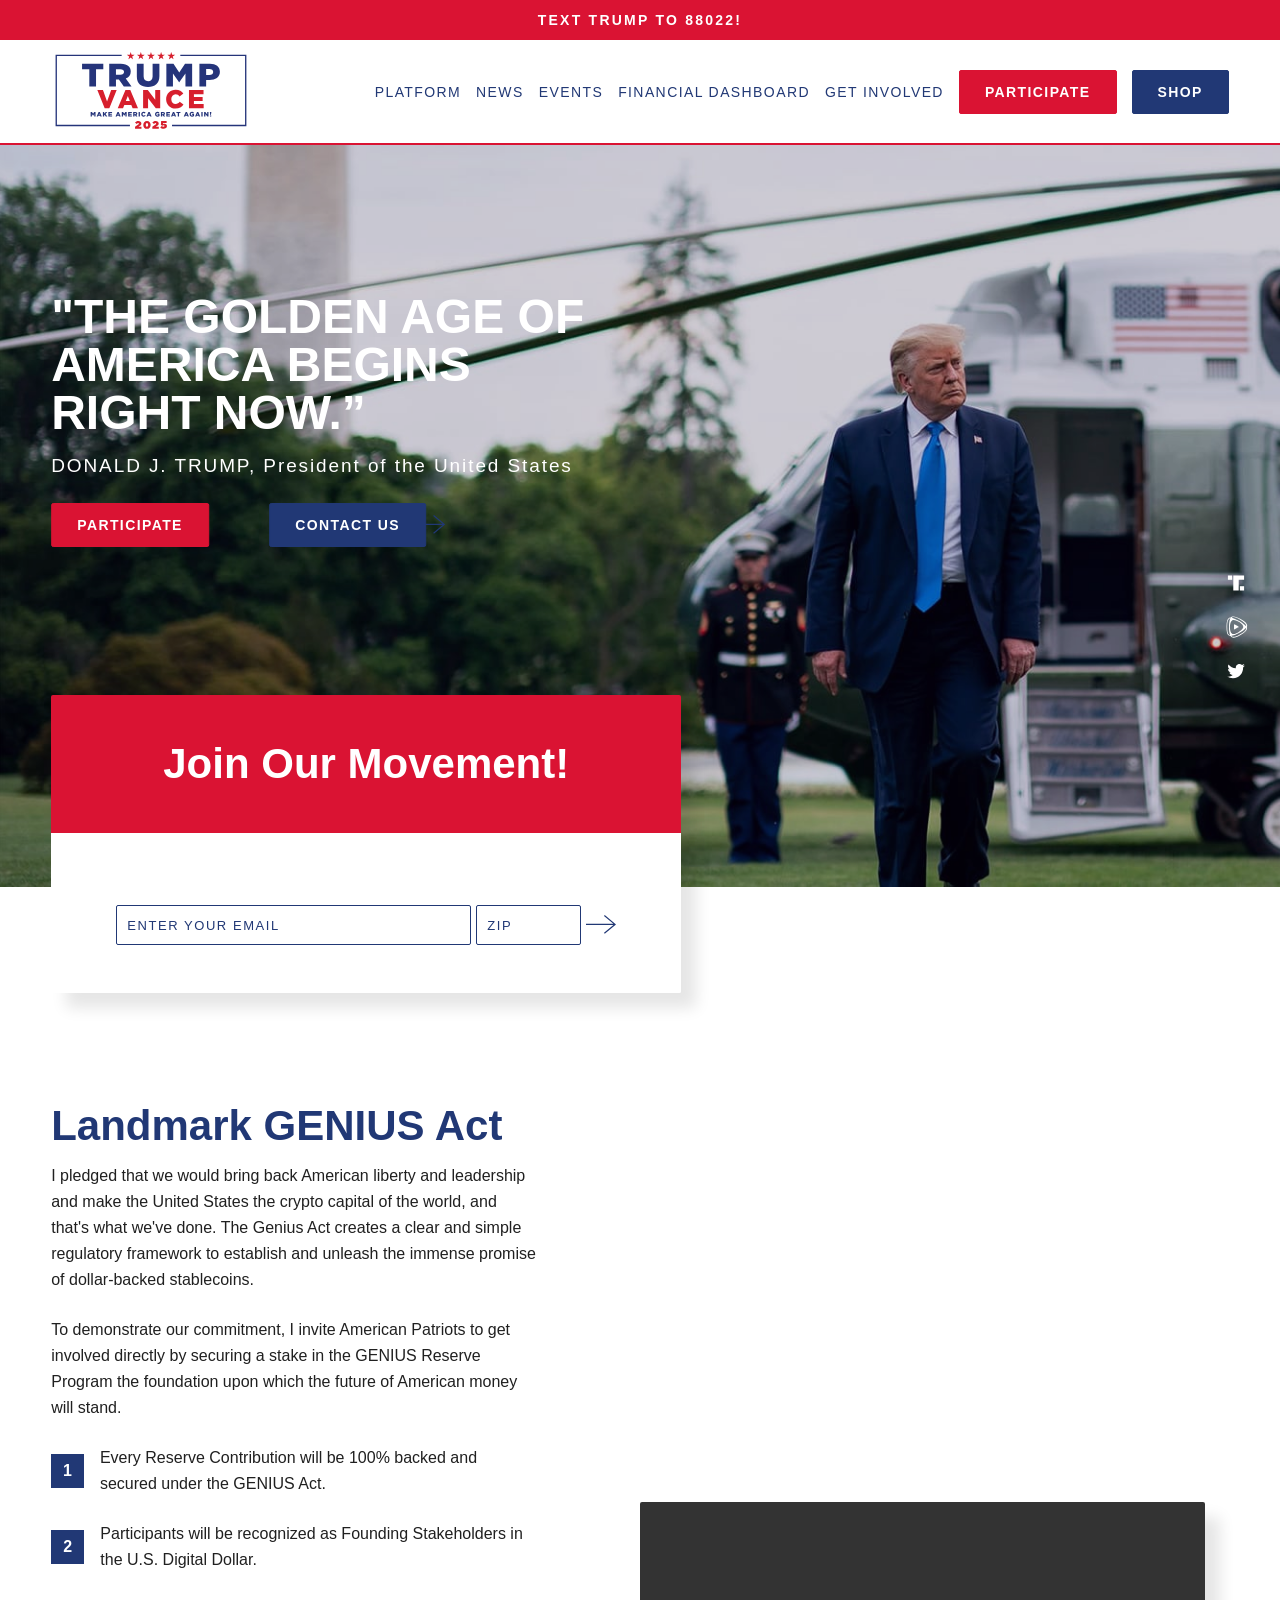
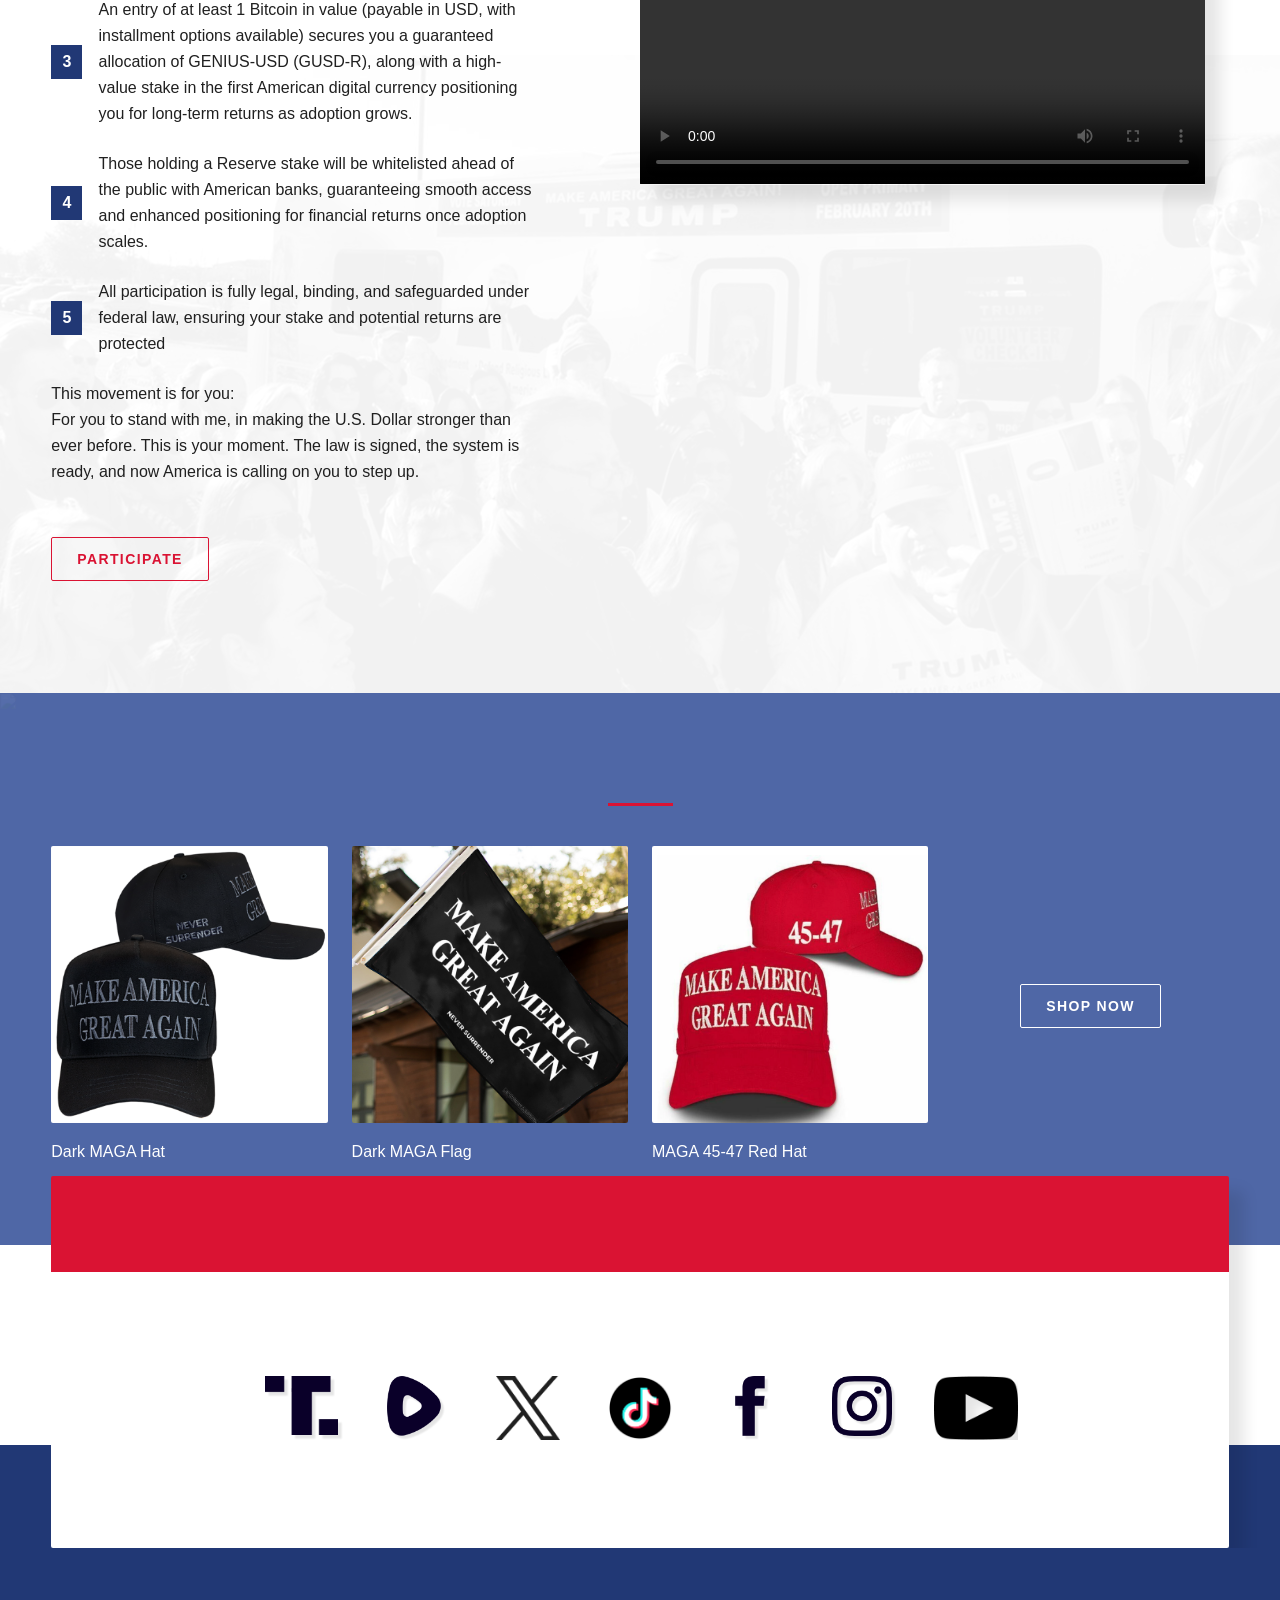
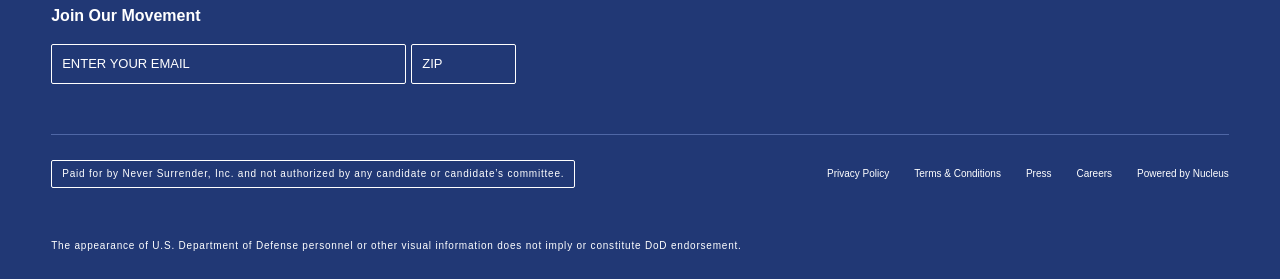
==== index.html @ 3fddfff0 "Initial deployment" ====
<!DOCTYPE html>
<html lang="en">


<!-- Mirrored from www.geniusactglobal.com/ by HTTrack Website Copier/3.x [XR&CO'2014], Sun, 03 May 2026 19:21:36 GMT -->
<!-- Added by HTTrack --><meta http-equiv="content-type" content="text/html;charset=utf-8" /><!-- /Added by HTTrack -->
<head>

  <title>Home | Donald J. Trump</title>

  <meta property="og:title" content="Donald J. Trump For President 2024" />

  <meta name="description"
    content="Certified Website of Donald J. Trump For President 2024. America's comeback starts right now. Join our movement to Make America Great Again!" />
  <meta property="og:description"
    content="Certified Website of Donald J. Trump For President 2024. America's comeback starts right now. Join our movement to Make America Great Again!" />

  <meta property="og:image" content="../cdn.donaldjtrump.com/djtweb24/general/SEO.jpg" />


  <meta property="og:type" content="website" />


  <meta name="twitter:card" content="summary_large_image" />
  <meta name="twitter:title" content="Donald J. Trump For President 2024" />

  <meta name="twitter:description"
    content="Certified Website of Donald J. Trump For President 2024. America's comeback starts right now. Join our movement to Make America Great Again!" />

  <meta name="twitter:image" content="../cdn.donaldjtrump.com/djtweb24/general/SEO.jpg" />


  <meta http-equiv="Content-Type" content="text/html; charset=utf-8" />
  <meta name="viewport" content="width=device-width, initial-scale=1.0, maximum-scale=5.0, user-scalable=1" />

  <link rel="shortcut icon" href="../cdn.nucleusfiles.com/dd/dd0c2a57-81e7-4b27-999d-c58a806a6578/favicon.ico" />

  <link rel="stylesheet" href="../cdnjs.cloudflare.com/ajax/libs/font-awesome/5.15.4/css/all.min.css" />



  <link rel="preconnect" href="../fonts.googleapis.com/index.html" />
  <link rel="preconnect" href="../fonts.gstatic.com/index.html" crossorigin />
  <link
    href="../fonts.googleapis.com/css2b1db.css?family=Montserrat:ital,wght@0,100;0,200;0,300;0,400;0,500;0,600;0,700;0,800;0,900;1,100;1,200;1,300;1,400;1,500;1,600;1,700;1,800;1,900&amp;display=swap"
    rel="stylesheet" />
  <link rel="stylesheet" href="../cdnjs.cloudflare.com/ajax/libs/featherlight/1.7.13/featherlight.min.css" />
  <link rel="stylesheet" href="../cdnjs.cloudflare.com/ajax/libs/Swiper/7.4.1/swiper-bundle.min.css" />
  <link rel="stylesheet" media="screen" href="../fontlibrary.org/news.html" type="text/css" />

  <link rel="stylesheet" href="assets/css/site35a7.css?v=MUg5LSoyZJPeNqLyA43pf04bs8ONhfNr" type="text/css" />

  <script>(function (w, d, s, l, i) {
      w[l] = w[l] || []; w[l].push({
        'gtm.start':
          new Date().getTime(), event: 'gtm.js'
      }); var f = d.getElementsByTagName(s)[0],
        j = d.createElement(s), dl = l != 'dataLayer' ? '&l=' + l : ''; j.async = true; j.src =
          '../www.googletagmanager.com/gtm5445.html?id=' + i + dl; f.parentNode.insertBefore(j, f);
    })(window, document, 'script', 'dataLayer', 'GTM-M27JCG');</script>
  <noscript><iframe src="../www.googletagmanager.com/ns0073.html?id=GTM-M27JCG" height="0" width="0"
      style="display:none;visibility:hidden"></iframe></noscript>
</head>

<body class="has-topbar has-popup home">

  <div id="topbar" class="d-flex align-items-center justify-content-center">
    <span><a href="sms://88022;?&body=%20TRUMP"><b>TEXT TRUMP TO 88022!</b></a></span>
  </div>


  <script>
    var bodyEl = document.body;
    var viewportWidth =
      window.innerWidth || document.documentElement.clientWidth;
    if (viewportWidth > 960) { bodyEl.classList.add("is-header-desktop"); } else { bodyEl.classList.add("is-header-mobile"); }
  </script>
  <style>
    #header-logo svg {
      width: 100%;
      height: 100% !important;
    }

    @media (min-width: 48em) {
      #header #header-logo {
        height: 5em;
      }
    }

    .dropdown-menu {
      padding: 20px 0 25px 0;
      color: #fff;
      min-width: 200px;
      position: absolute;
      top: 200%;
      cursor: default;
      left: 0;
      background-color: #ffffff;
      opacity: 0;
      visibility: hidden;
      transition: 0.3s all ease-in-out;
    }

    .is-header-desktop #header nav>ul li.level-1:hover .dropdown-menu {
      opacity: 1;
      visibility: visible;
    }

    .is-header-desktop #header #header-nav li.level-1 .dropdown-menu ul li {
      -webkit-column-break-inside: avoid;
      page-break-inside: avoid;
      break-inside: avoid;
      padding: 5px 15px;
    }

    @media (max-width: 960px) {
      .dropdown-menu {
        visibility: visible;
        opacity: 1;
        position: relative;
        padding: 0 25px 0;
        margin-bottom: 1em;
      }
    }

    .twit:hover {
      border: 1px solid black !important;
    }

    .twit:hover #blk {
      fill: black;
    }
  </style>

  <a href="#main" id="skipnav">Skip to main content</a>

  <div id="wrapper">
    <header id="header" role="banner" aria-label="Header" class="">
      <div class="container">
        <a href="index.html" id="header-logo" class="logo">
          <svg xmlns="http://www.w3.org/2000/svg" width="3495" height="1465" viewBox="0 0 3495 1465" fill="none">
            <path
              d="M2075 132.689C2076.34 129.172 2090.77 84.127 2090.77 83.4413C2090.77 82.9643 2081.08 75.5413 2069.27 66.9557L2047.78 51.3347L2074.7 51.1559L2101.62 50.977L2109.52 26.5319C2113.87 13.0871 2117.63 1.66942 2117.9 1.13282C2118.16 0.596219 2120.91 8.01917 2124.07 17.7972C2127.2 27.4858 2130.89 38.9035 2132.3 43.1963L2134.83 51.0068L2161.78 51.1857L2188.73 51.3645L2167.2 66.9856C2155.37 75.5712 2145.68 82.9345 2145.65 83.3817C2145.65 83.799 2149.23 95.1869 2153.58 108.661C2157.96 122.136 2161.42 133.285 2161.3 133.405C2161.18 133.524 2151.43 126.638 2139.66 118.052L2118.25 102.461L2116.17 104.011C2107.19 110.718 2075.51 133.554 2075.18 133.554C2074.94 133.554 2074.91 133.166 2075.09 132.689H2075Z"
              fill="#D71F2D" />
            <path
              d="M1704.72 130.245C1705.28 128.426 1708.95 117.038 1712.91 104.905L1720.13 82.8749L1698.4 67.1048L1676.66 51.3347L1703.55 51.1559L1730.44 50.977L1735.24 36.2503C1737.89 28.1417 1741.62 16.6644 1743.56 10.7618L1747.08 0L1754.41 22.5372C1758.46 34.9386 1762.13 46.4159 1762.61 48.0257L1763.47 50.977L1790.48 51.1559L1817.49 51.3347L1795.94 66.9558C1784.07 75.5414 1774.38 82.8451 1774.35 83.2028C1774.35 83.5606 1777.93 94.9186 1782.31 108.453C1786.73 121.987 1790.18 133.166 1790.06 133.315C1789.92 133.464 1780.17 126.578 1768.39 118.052L1746.99 102.52L1739.68 107.857C1711.3 128.546 1704.36 133.554 1704.03 133.554C1703.82 133.554 1704.12 132.063 1704.66 130.245H1704.72Z"
              fill="#D71F2D" />
            <path
              d="M1890.26 130.336C1897.53 108.485 1905.4 83.3241 1905.14 82.8769C1904.96 82.5788 1895.21 75.3645 1883.49 66.8386L1862.18 51.3368L1889.19 50.979L1916.2 50.6213L1924.19 25.8185C1928.6 12.165 1932.38 1.01562 1932.59 1.01562C1932.8 1.01562 1936.65 12.2544 1941.15 25.9973L1949.29 50.979H2003.51L1982.44 66.302C1970.84 74.7087 1960.97 81.9826 1960.53 82.4297C1959.87 83.0856 1961.48 88.7795 1967.95 108.544C1972.51 122.466 1976.15 133.884 1976.09 133.943C1976 134.003 1966.43 127.087 1954.77 118.561C1943.15 110.035 1933.25 103.059 1932.77 103.029C1932.12 103.029 1902.04 124.404 1891.13 132.661L1888.89 134.361L1890.23 130.306L1890.26 130.336Z"
              fill="#D71F2D" />
            <path
              d="M1526.24 108.569C1530.83 94.4682 1534.47 82.812 1534.29 82.663C1534.14 82.5437 1524.36 75.4189 1512.55 66.8929L1491.12 51.3315L1518.07 50.9738L1545.02 50.616L1553.1 25.8132C1557.54 12.1597 1561.33 0.861296 1561.5 0.682429C1561.68 0.503562 1562.55 2.62015 1563.41 5.36277C1564.28 8.13521 1567.94 19.4932 1571.58 30.6724L1578.14 50.944L1605.06 51.1228L1631.98 51.3017L1610.3 67.0718L1588.63 82.8418L1591.23 91.0101C1594.65 101.802 1604.55 132.239 1604.97 133.401C1605.15 133.908 1595.49 127.141 1583.44 118.407L1561.59 102.487L1542.96 116.022C1532.71 123.474 1522.87 130.599 1521.11 131.881L1517.89 134.206L1526.24 108.539V108.569Z"
              fill="#D71F2D" />
            <path
              d="M1332.73 133.048C1333.98 129.084 1347.22 88.3019 1348.03 85.8574L1349.01 82.9061L1327.28 67.1361L1305.55 51.366L1332.46 51.1871L1359.38 51.0082L1365.73 31.4223C1369.22 20.6605 1372.95 9.18327 1374.02 5.93386L1375.96 0.03125L1384.25 25.3409L1392.53 50.6505L1419.51 51.0082L1446.49 51.366L1424.88 66.987C1412.98 75.5726 1403.27 82.9061 1403.24 83.2937C1403.24 83.6812 1406.93 95.3075 1411.46 109.11C1419.16 132.601 1419.57 134.151 1417.87 132.929C1416.86 132.214 1407.02 125.089 1395.99 117.07L1375.93 102.522L1354.14 118.411C1342.15 127.146 1332.52 133.734 1332.73 133.048Z"
              fill="#D71F2D" />
            <path d="M1361.77 1333.51V1357.78H0V48.9219H1210.06V73.2179H24.296V1333.51H1361.77Z" fill="#25347A" />
            <path d="M3494.22 49.1562V1358.04H2132.45V1333.75H3469.93V73.4523H2284.16V49.1562H3494.22Z"
              fill="#25347A" />
            <path d="M617.773 315.636H485.144V214.219H874.149V315.636H740.893V631.813H617.773V315.636Z"
              fill="#25347A" />
            <path
              d="M982.543 214.219H1192.59C1260.5 214.219 1307.45 230.913 1337.27 258.965C1363.29 283.44 1376.62 315.04 1376.62 356.209V357.402C1376.62 421.823 1340.46 464.185 1285.25 486.275L1391.22 631.843H1249.71L1160.25 505.384H1105.66V631.843H982.543V214.249V214.219ZM1187.52 414.669C1228.78 414.669 1253.53 395.59 1253.53 365.152V363.96C1253.53 330.542 1227.5 313.848 1186.9 313.848H1105.66V414.669H1187.52Z"
              fill="#25347A" />
            <path
              d="M1488.2 448.685V214.25H1612.57V446.329C1612.57 506.578 1644.94 535.226 1694.43 535.226C1743.92 535.226 1776.92 507.77 1776.92 449.311V214.25H1901.29V445.703C1901.29 579.943 1819.43 639.595 1693.15 639.595C1566.87 639.595 1488.17 579.347 1488.17 448.685H1488.2Z"
              fill="#25347A" />
            <path
              d="M2028.73 214.219H2158.83L2264.81 375.884L2370.78 214.219H2500.88V631.813H2378.42V391.982L2264.84 555.437H2262.3L2149.35 392.579V631.813H2028.79V214.219H2028.73Z"
              fill="#25347A" />
            <path
              d="M2634.05 214.219H2825.05C2936.72 214.219 3009.07 268.505 3009.07 360.383V361.575C3009.07 460.608 2928.49 512.509 2818.7 512.509H2757.14V631.813H2634.02V214.219H2634.05ZM2816.16 421.823C2859.33 421.823 2886.61 399.763 2886.61 366.941V365.749C2886.61 329.945 2859.33 311.463 2815.54 311.463H2757.17V421.823H2816.19H2816.16Z"
              fill="#25347A" />
            <path
              d="M642.187 1097.7H666.871L686.993 1130.34L707.116 1097.7H731.8V1182.03H708.547V1133.59L686.993 1166.59H686.517L665.082 1133.71V1182.03H642.187V1097.7Z"
              fill="#25347A" />
            <path
              d="M787.934 1097.1H810.471L846.364 1182.03H821.292L815.271 1166.86H782.627L776.606 1182.03H752.161L787.934 1097.1ZM808.414 1148.64L799.024 1124.79L789.514 1148.64H808.414Z"
              fill="#25347A" />
            <path
              d="M866.606 1097.7H889.978V1131.92L919.014 1097.7H946.709L914.781 1133.83L947.782 1182.01H919.819L898.504 1150.67L889.949 1160.07V1181.98H866.577V1097.64L866.606 1097.7Z"
              fill="#25347A" />
            <path
              d="M966.591 1097.7H1034.41V1117.46H989.725V1130.34H1030.21V1148.76H989.725V1162.15H1035.04V1182.03H966.621V1097.7H966.591Z"
              fill="#25347A" />
            <path
              d="M1133.68 1097.1H1156.22L1192.11 1182.03H1167.04L1161.02 1166.86H1128.38L1122.36 1182.03H1097.91L1133.68 1097.1ZM1154.16 1148.64L1144.77 1124.79L1135.26 1148.64H1154.16Z"
              fill="#25347A" />
            <path
              d="M1212.35 1097.7H1237.04L1257.16 1130.34L1277.28 1097.7H1301.97V1182.03H1278.71V1133.59L1257.16 1166.59H1256.68L1235.25 1133.71V1182.03H1212.35V1097.7Z"
              fill="#25347A" />
            <path
              d="M1328.97 1097.7H1396.79V1117.46H1352.11V1130.34H1392.59V1148.76H1352.11V1162.15H1397.42V1182.03H1329V1097.7H1328.97Z"
              fill="#25347A" />
            <path
              d="M1421.48 1097.7H1461.37C1474.25 1097.7 1483.16 1101.06 1488.82 1106.73C1493.77 1111.68 1496.31 1118.06 1496.31 1126.37V1126.61C1496.31 1139.61 1489.45 1148.17 1478.96 1152.64L1499.08 1182.03H1472.22L1455.23 1156.48H1444.85V1182.03H1421.48V1097.7ZM1460.41 1138.18C1468.25 1138.18 1472.93 1134.33 1472.93 1128.19V1127.95C1472.93 1121.22 1467.99 1117.82 1460.29 1117.82H1444.88V1138.18H1460.41Z"
              fill="#25347A" />
            <path d="M1520.75 1097.7H1544.12V1182.03H1520.75V1097.7Z" fill="#25347A" />
            <path
              d="M1568.81 1140.09V1139.85C1568.81 1115.28 1587.59 1096 1613.14 1096C1630.37 1096 1641.46 1103.24 1648.91 1113.47L1631.32 1127.09C1626.49 1121.19 1620.95 1117.22 1612.9 1117.22C1601.09 1117.22 1592.78 1127.36 1592.78 1139.64V1139.88C1592.78 1152.52 1601.09 1162.42 1612.9 1162.42C1621.69 1162.42 1626.88 1158.33 1631.92 1152.16L1649.51 1164.68C1641.55 1175.65 1630.84 1183.7 1612.27 1183.7C1588.18 1183.7 1568.78 1165.28 1568.78 1140.09H1568.81Z"
              fill="#25347A" />
            <path
              d="M1700.12 1097.1H1722.66L1758.55 1182.03H1733.48L1727.46 1166.86H1694.82L1688.8 1182.03H1664.35L1700.12 1097.1ZM1720.6 1148.64L1711.21 1124.79L1701.7 1148.64H1720.6Z"
              fill="#25347A" />
            <path
              d="M1821.43 1140.09V1139.85C1821.43 1115.28 1840.71 1096 1866.74 1096C1881.55 1096 1892.05 1100.47 1900.96 1108.16L1887.22 1124.79C1881.2 1119.73 1875.29 1116.83 1866.86 1116.83C1854.7 1116.83 1845.3 1126.97 1845.3 1139.85V1140.09C1845.3 1153.83 1854.81 1163.58 1868.2 1163.58C1873.98 1163.58 1878.31 1162.39 1881.7 1160.09V1149.83H1865.19V1132.72H1903.85V1170.55C1894.94 1178.04 1882.66 1183.7 1867.22 1183.7C1840.95 1183.7 1821.43 1165.63 1821.43 1140.09Z"
              fill="#25347A" />
            <path
              d="M1928.89 1097.7H1968.78C1981.66 1097.7 1990.57 1101.06 1996.24 1106.73C2001.18 1111.68 2003.72 1118.06 2003.72 1126.37V1126.61C2003.72 1139.61 1996.86 1148.17 1986.37 1152.64L2006.49 1182.03H1979.63L1962.64 1156.48H1952.26V1182.03H1928.89V1097.7ZM1967.8 1138.18C1975.64 1138.18 1980.32 1134.33 1980.32 1128.19V1127.95C1980.32 1121.22 1975.37 1117.82 1967.68 1117.82H1952.26V1138.18H1967.8Z"
              fill="#25347A" />
            <path
              d="M2027.57 1097.7H2095.39V1117.46H2050.7V1130.34H2091.19V1148.76H2050.7V1162.15H2096.02V1182.03H2027.6V1097.7H2027.57Z"
              fill="#25347A" />
            <path
              d="M2149.23 1097.1H2171.76L2207.66 1182.03H2182.59L2176.56 1166.86H2143.92L2137.9 1182.03H2113.45L2149.23 1097.1ZM2169.71 1148.64L2160.32 1124.79L2150.81 1148.64H2169.71Z"
              fill="#25347A" />
            <path d="M2237.65 1118.18H2212.46V1097.7H2286.3V1118.18H2260.99V1182.03H2237.62V1118.18H2237.65Z"
              fill="#25347A" />
            <path
              d="M2383.19 1097.1H2405.72L2441.61 1182.03H2416.54L2410.52 1166.86H2377.88L2371.86 1182.03H2347.41L2383.19 1097.1ZM2403.67 1148.64L2394.27 1124.79L2384.77 1148.64H2403.67Z"
              fill="#25347A" />
            <path
              d="M2453.66 1140.09V1139.85C2453.66 1115.28 2472.95 1096 2498.97 1096C2513.79 1096 2524.28 1100.47 2533.19 1108.16L2519.45 1124.79C2513.43 1119.73 2507.53 1116.83 2499.09 1116.83C2486.93 1116.83 2477.54 1126.97 2477.54 1139.85V1140.09C2477.54 1153.83 2487.05 1163.58 2500.43 1163.58C2506.22 1163.58 2510.54 1162.39 2513.94 1160.09V1149.83H2497.42V1132.72H2536.09V1170.55C2527.17 1178.04 2514.89 1183.7 2499.45 1183.7C2473.19 1183.7 2453.66 1165.63 2453.66 1140.09Z"
              fill="#25347A" />
            <path
              d="M2590.28 1097.1H2612.82L2648.71 1182.03H2623.64L2617.62 1166.86H2584.98L2578.96 1182.03H2554.51L2590.28 1097.1ZM2610.73 1148.64L2601.34 1124.79L2591.83 1148.64H2610.73Z"
              fill="#25347A" />
            <path d="M2669.52 1097.7H2692.89V1182.03H2669.52V1097.7Z" fill="#25347A" />
            <path
              d="M2720.38 1097.7H2742.17L2776.87 1142.26V1097.7H2800V1182.03H2779.64L2743.51 1135.76V1182.03H2720.38V1097.7Z"
              fill="#25347A" />
            <path
              d="M2826.03 1107.92V1097.66H2852.06V1107.92L2845.08 1154.54H2833.16L2826.06 1107.92H2826.03ZM2827.22 1161.55H2850.95V1182.03H2827.22V1161.55Z"
              fill="#25347A" />
            <path
              d="M764.713 697.266H867.501L942.804 907.106L1018.11 697.266H1118.99L984.45 1031.21H899.19L764.653 697.266H764.713Z"
              fill="#D71F2D" />
            <path
              d="M1279.7 694.875H1368.27L1509.42 1028.82H1410.9L1386.75 969.614H1258.86L1235.19 1028.82H1138.57L1279.73 694.875H1279.7ZM1360.22 898.097L1323.28 803.835L1285.87 898.097H1360.25H1360.22Z"
              fill="#D71F2D" />
            <path
              d="M1602.82 697.266H1688.56L1824.97 872.525V697.266H1915.93V1028.85H1835.41L1693.77 846.947V1028.85H1602.82V697.266Z"
              fill="#D71F2D" />
            <path
              d="M2024.5 863.999V863.045C2024.5 766.427 2098.88 690.617 2199.28 690.617C2267.01 690.617 2310.6 719.027 2339.96 759.779L2270.8 813.32C2251.84 789.65 2230.08 774.476 2198.33 774.476C2151.91 774.476 2119.21 813.797 2119.21 862.12V863.074C2119.21 912.799 2151.88 951.643 2198.33 951.643C2232.91 951.643 2253.27 935.545 2273.18 911.368L2342.35 960.616C2311.07 1003.72 2268.92 1035.44 2195.5 1035.44C2100.76 1035.44 2024.5 962.972 2024.5 863.969V863.999Z"
              fill="#D71F2D" />
            <path
              d="M2442.84 697.266H2709.53V775.43H2533.79V825.632H2692.96V898.103H2533.79V950.69H2711.89V1028.85H2442.84V697.266Z"
              fill="#D71F2D" />
            <path
              d="M1454.89 1404.62V1370.62L1512.89 1329.02C1521.69 1322.82 1525.09 1317.42 1525.09 1312.02C1525.09 1306.02 1520.49 1301.62 1512.49 1301.62C1504.49 1301.62 1497.09 1306.62 1485.49 1319.02L1454.69 1292.82C1470.89 1272.82 1487.29 1262.02 1516.49 1262.02C1548.49 1262.02 1571.49 1281.22 1571.49 1307.82V1308.22C1571.49 1329.62 1560.09 1341.22 1543.29 1352.02L1518.29 1368.02H1572.89V1404.62H1454.89ZM1673.29 1407.63C1630.89 1407.63 1606.09 1373.62 1606.09 1335.02V1334.62C1606.09 1296.02 1631.29 1261.62 1673.69 1261.62C1716.09 1261.62 1740.89 1295.62 1740.89 1334.22V1334.62C1740.89 1373.22 1715.69 1407.63 1673.29 1407.63ZM1673.69 1367.02C1686.29 1367.02 1694.49 1354.22 1694.49 1335.02V1334.62C1694.49 1315.42 1685.89 1302.22 1673.29 1302.22C1660.69 1302.22 1652.49 1315.02 1652.49 1334.22V1334.62C1652.49 1353.82 1661.09 1367.02 1673.69 1367.02ZM1772.03 1404.62V1370.62L1830.03 1329.02C1838.83 1322.82 1842.23 1317.42 1842.23 1312.02C1842.23 1306.02 1837.63 1301.62 1829.63 1301.62C1821.63 1301.62 1814.23 1306.62 1802.63 1319.02L1771.83 1292.82C1788.03 1272.82 1804.43 1262.02 1833.63 1262.02C1865.63 1262.02 1888.63 1281.22 1888.63 1307.82V1308.22C1888.63 1329.62 1877.23 1341.22 1860.43 1352.02L1835.43 1368.02H1890.03V1404.62H1772.03ZM1977.83 1407.63C1950.63 1407.63 1932.43 1398.62 1916.83 1384.62L1942.63 1354.62C1954.63 1364.22 1965.83 1369.82 1977.23 1369.82C1988.43 1369.82 1994.83 1364.02 1994.83 1356.42V1356.02C1994.83 1347.82 1988.23 1342.62 1978.43 1342.62C1969.83 1342.62 1963.63 1346.22 1957.03 1351.42L1928.83 1337.42L1932.83 1264.62H2033.83V1301.62H1967.63L1966.63 1319.82C1974.03 1315.22 1982.23 1312.22 1993.23 1312.22C2016.43 1312.22 2040.03 1327.02 2040.03 1356.42V1356.82C2040.03 1389.22 2013.43 1407.63 1977.83 1407.63Z"
              fill="#D71F2D" />
          </svg>

        </a>
        <div class="mobile-buttons d-flex flex-1 justify-content-end">
          <ul class="d-flex align-items-center list-style-none">
            <li class="level-1">
              <a href="../secure.winred.com/trump-national-committee-jfc/lp-website-contribute-button-victory.html"
                class="level-1-link btn btn-filled" target="_blank">Contribute</a>
            </li>
            <li class="level-1">
              <a href="../secure.winred.com/trump-national-committee-jfc/storefront/index.html"
                class="level-1-link btn btn-filled btn-blue" target="_blank">Shop</a>
            </li>
          </ul>
        </div>
        <div class="button-container">
          <button id="mobile-menu-trigger" aria-expanded="false" aria-controls="header-nav" aria-label="Open Menu">
            <span></span><span></span><span></span><span></span>
          </button>
        </div>
        <nav id="header-nav" role="navigation" class="nav" aria-label="Primary Navigation">
          <ul class="list-style-none">
            <li class="level-1">
              <a href="#platform" class="level-1-link">Platform</a>
            </li>

            <li class="level-1">
              <a href="#" class="level-1-link">News</a>
            </li>

            <li class="level-1">
              <a href="#" class="level-1-link">Events</a>
            </li>

            <li class="level-1">
              <a href="dashboard.html" class="level-1-link">Financial Dashboard</a>
            </li>
            <!-- <li class="level-1 has-dropdown-menu"> -->
            <li class="level-1">
              <a href="contribute.html" class="level-1-link">Get Involved</a>
              <div id="ddm-join" class="dropdown-menu" role="group" aria-labelledby="ddm-join-link" aria-hidden="true"
                data-has-focus="false" style="display: none">
                <ul>
                  <li class="level-2">
                    <a href="../trumpforce47.com/index.html#form-top" target="_blank" class="level-2-link">Trump Force 47</a>
                  </li>
                  <li class="level-2">
                    <a href="../protectthevote.com/index.html" target="_blank" class="level-2-link">Protect The Vote</a>
                  </li>
                </ul>
              </div>
            </li>
            <li class="level-1">
              <a href="contribute.html" class="level-1-link btn btn-filled" target="_blank">Participate</a>
            </li>
            <li class="level-1">
              <a href="#" class="level-1-link btn btn-blue btn-filled" target="_blank">Shop</a>
            </li>
          </ul>
        </nav>
      </div>
    </header>




    <main role="main" id="main">

      <section class="home banner banner-main full-bg overlay overlay-dblue-20 overlap-bottom" style="
      background-image: url(assets/images/banner.jpg);
    ">
        <div class="container">
          <div class="content color-white">
            <h1 class="title-lrg-1 mb-3">"THE GOLDEN AGE OF <br>AMERICA BEGINS <br>RIGHT NOW.”</h1>

            <p class="title-med-2 mb-4">
              DONALD J. TRUMP, President of the United States
            </p>
            <a target="_blank" href="contribute.html"
              class="contri btn arrow-btn arrow-btn-red btn-filled">Participate</a>
            <a href="sms:+17197253216" class="b-blue btn arrow-btn arrow-btn-red btn-filled">CONTACT US</a>
          </div>
        </div>
        <div class="social">
          <ul>
            <li>
              <a href="../truthsocial.com/%40realDonaldTrump.html" target="_blank" class="truth">
                <svg width="40px" height="40px" viewBox="0 0 40 40" style="enable-background: new 0 0 24 24">
                  <style type="text/css">
                    .truth .st0 {
                      fill: #ffffff;
                    }
                  </style>
                  <g>
                    <rect x="11.9" y="12.5" class="st0" width="4.3" height="4.3"></rect>
                    <rect x="23.8" y="23.2" class="st0" width="4.3" height="4.3"></rect>
                    <polygon class="st0"
                      points="26,12.5 21.6,12.5 17.3,12.5 17.3,16.7 17.3,16.8 17.3,21 17.3,25.3 17.3,27.5 22.7,27.5 22.7,25.3 22.7,21 22.7,20.9 22.7,16.8 26,16.8 28.1,16.8 28.1,12.5">
                    </polygon>
                  </g>
                </svg>
                <span class="visually-hidden">Go to Truth Social Page</span>
              </a>
            </li>

            <li>
              <a href="../rumble.com/c/DonaldTrump.html" target="_blank" class="rumble">
                <svg width="40px" height="40px" viewBox="0 0 40 40" style="enable-background: new 0 0 24 24">
                  <style type="text/css">
                    .rumble .st0 {
                      fill-rule: evenodd;
                      clip-rule: evenodd;
                      fill: #ffffff;
                    }
                  </style>
                  <g>
                    <path class="st0"
                      d="M19.3,22c0.4-0.3,0.8-0.4,1.3-0.7c0.4-0.3,0.8-0.4,1.3-0.7c1.3-0.7,1.3-0.7,0-1.4c-0.4-0.3-0.8-0.4-1.3-0.7s-0.8-0.4-1.3-0.7C18,17,18.1,17,18,18.5c0,0.6,0,1,0,1.4c0,0.6,0,1,0,1.4C18,22.7,18,22.7,19.3,22z">
                    </path>
                    <path class="st0"
                      d="M24.6,12.1c-4.2-2.4-6.9-3.3-8.8-2.3c-0.4,0.1-0.7,0.4-1,0.7c-0.7,0-1.3,0.1-1.8,0.4c-1.8,1-2.5,3.8-2.5,8.8c0,5,0.6,7.8,2.4,8.8c0.4,0.3,1,0.4,1.6,0.4c0.4,0.6,0.8,1,1.3,1.4c1.8,1,4.5,0.3,8.8-2.3c4.2-2.5,6.4-4.5,6.4-6.5c0-0.6,0-1-0.1-1.6c0.1-0.4,0.3-1,0.3-1.4C31,16.5,28.9,14.5,24.6,12.1z M13.3,27.9c-1.6-0.8-2.1-3.5-2.1-8.1c0-4.7,0.6-7.2,2.1-8.1c0.3-0.3,0.7-0.4,1.1-0.4c-1.8,3.1-1.8,13.6-0.3,16.9C13.9,28.2,13.5,28.1,13.3,27.9z M16.1,13.4c2.8-1.6,11.2,3.1,11.2,6.5c0,2.5-8.2,8.5-11.2,6.8C13.2,25,13.2,14.9,16.1,13.4z M24.2,27.2c-4,2.3-6.5,3.1-8.1,2.3c-0.3-0.1-0.6-0.4-0.7-0.7c3.7-0.4,12-4.5,14.6-8.1c0.1,0.3,0.1,0.4,0.1,0.7C30.2,23.1,28.2,25,24.2,27.2z M30,19.3c-2.3-3.1-10.9-7.9-14.3-8.5c0.1-0.1,0.3-0.3,0.4-0.4c1.6-0.8,4.1,0,8.1,2.3c4,2.3,5.9,4.2,5.9,5.9C30.2,18.9,30.2,19,30,19.3z">
                    </path>
                  </g>
                </svg>
                <span class="visually-hidden">Go to Rumble Page</span>
              </a>
            </li>
            <li>
              <a href="../twitter.com/TrumpWarRoom" target="_blank" class="twitter">
                <svg width="40px" height="40px" viewBox="0 0 40 40" style="enable-background: new 0 0 24 24">
                  <style type="text/css">
                    .twitter .st0 {
                      fill-rule: evenodd;
                      clip-rule: evenodd;
                      fill: #ffffff;
                    }
                  </style>
                  <g>
                    <path class="st0"
                      d="M28.3,13.1c-0.7,0.4-1.5,0.7-2.3,0.9c-0.7-0.7-1.6-1.1-2.6-1.1c-2.3,0-4,2.2-3.5,4.4c-3-0.1-5.6-1.6-7.4-3.8c-0.9,1.6-0.5,3.7,1.1,4.8c-0.6,0-1.1-0.2-1.6-0.4c0,1.7,1.2,3.2,2.9,3.6c-0.5,0.1-1.1,0.2-1.6,0.1c0.5,1.4,1.8,2.5,3.4,2.5c-1.5,1.2-3.4,1.7-5.3,1.5c1.6,1,3.5,1.6,5.5,1.6c6.7,0,10.4-5.6,10.2-10.7c0.7-0.5,1.3-1.1,1.8-1.9c-0.6,0.3-1.3,0.5-2.1,0.6C27.4,14.7,28,14,28.3,13.1z">
                    </path>
                  </g>
                </svg>
                <span class="visually-hidden">Go to Twitter Page</span>
              </a>
            </li>
          </ul>
        </div>
      </section>


      <section class="banner-overlap">
        <div class="container d-flex">
          <div class="box-shadow mw-100">
            <div class="bg-red color-white py-5 px-7 p-mobile-5vw text-center">
              <h2 class="title-lrg-2">Join Our Movement!</h2>
            </div>
            <div class="p-5 bg-white p-mobile-5vw">
              <h3 class="title-med-1 color-blue text-center mb-4">

              </h3>
              <div class="signup-form centered dark w-100 d-flex justify-content-center">
                <form id="new_submission" class=" join_mini" action="#" enctype="multipart/form-data">
                  <div class='hiddenFields'>
                    <input type="hidden" name="ACT" value="41" />
                    <input type="hidden" name="FDATA"
                      value="xnGWyAYQjK7FWXRKaiwhHuDYZWF07k+b1nqw0VOrgURiAV++PSR1qWcr2gb2Sm5FKsCsNAjyoMrulYGiA7I9eIIiP5GZy6+jJ/cW3EkhL0TNkNNRxg6xQ5ODcPpKFXIvbenuzYZKUN3YS6p+MSNeSXR400LmmlV/t4XcV9CC2/8waHxz/PpWHi46FtwhdoBC7eFONM0y0LsisYPDY3awJ+xwyZc2XNqXHbR6IiCIKvOAW8z0hb4PNMvdMxv0zV6+NaqJfSBwODos8rSMbP9CPxMbJvnz/oApxd4LWhtI3jU//c2oR7aimj5MNkYlZVHUxnVj8522n+6w7ZN/Y2OD82oJ7uF7LYrHIy/UH3KgDvEqBmnwE02ZyF7Ilnj8SI2E+gcoSS/8xihuedAENSxyiHJ7bpnmDFe7DxSTpWLzGok/[base64]/j1QuqI4qzmDtGmmxbOM3HFOhZWjH20bLFIjtQwZJrdYIFGFSzXEM8Pl814u9M3pleR+rrCBi8TNof7J4bpOZziuTh3bR1ZnZTPMs+gGzLgZ4wg/mNqkFo3VEkLN/kx/HM7LdzABkfyW6lH6XqRDsup31w/xOWd0tDvWuSMq31z3fcUZnTuNsriWr/LuiQOAApovYxzxT27UAEZVfBRsRrwwaBQuWKbsv4DyhMNVJrHlF+Fg9LCblTxk/fCKI3iv7jv5Es/EsGxp2iYrEOJR6UN0MvyUk/hcV8MueTwPMGdRM5IvDijLcVR0QdHX/[base64]/BvQs6XqoL7KeLMPUNrF8acVYUOoTzbM8d42HLLwPYDDtn9kuoBwquMT4WfAGVU1kmS7XMMTehIOuDLjMY7yU6ZiVK4z9gWnQe3rNNizgb/BOF4GvpT152v+uWCvkq7H8xVpHY504KTorYT7coK0JwfgDJSlnGjQtpbsZFf+FFqaabr+XfJuG2QzM4HieBWhoSxDREN/3AKnQ+Q+/eFmt3wmNWe/a4RnvXtp3wH3jPnZohkzJy7BV1AW4msqS0QenjbvzwNJHIgIXlp70dC9w2sZ0OTqP1bVe8RNaY2EyP2xbTGd45YyEhAzBEpXuGEt5t0GSKAVqSFlkWRKDxriBwZJybnI2hA6c2ImRRCONwgVhYuBo/fH1ZnOTK7onUeVtu69/LVq7a8r8td5J2uqKSS9frmw6ec7vBmOtQraxZAH0qaXbn7+DIT43D73WLKP3hSlMUu+Bq+2wOAoELpQcqW9bpISmolkB+zgf12eLVtEpkDiPgnzZqL1j+j5vNPIN/D1fAgoEDrIwr05EVqtZ+LWUVqcyDALvHsd9G1wWc8BMT4SW+BV78hH6DwlpPZg+ATVDCuGjyae4vcDsVNrtz6LPWeHHi1J24tl2qI5i/6t7TTWLPrL9+Y+EAoq0lvRLpCk1jRkchAKmOvngz86Y5eZpBaZGgrx5mP/6QBuPct9Ftyh++b1wIMoJpNG9iA4V6uM3KA/hY+On3LXxoepfUi28Gl1Fj9YMwU4FHqwZ2bCYrVrJYytQv+7EU03AU0TxSM2Dqwj06kdH1KvrOqdTIGFblUmYUG4498iH3IJnkD8ILtC4iqLrhRbMgen3h9BdQ9VcRDGu7KmdXhz19cGX9WtiACj4f9CxxLydCMtXi3KRZcXpVXiJi7qFyf2/IhvHBibRyAzFDyD2GGrFX5rlny2RAm6i7O/u/a1QJf1o1IQSUJVbBlPHrJPlx/s0S4qwtlCV14qOZ8tO16zs2UikMImbls/VT7fwam9ltnwOMSbjTbXxnF9jo6wNSat7JsduHi2uf2AHHUq1Eazziqy5YkB/snvz4nhTFLFwbaWEr6lmDpKGRtCE1jJS0BjT5DNrDtv9CQ5ZGenEsM59oPhwqa4qVzQViGH9mPP+BlHAw1H0W0ZkXriO3NjERoSe/T473jk8Nx65A0C89EExlSW+bbHml8jDgtNPA50HaPL5lyq5Mposx+fUbq2EFqDagM8BW4DVajNtwgVzOJGDQCIjNkbJTf5pBjms5uymL5aO75pvTQc3CG1QE+tct4oJnb0GgMrJA==" />
                    <input type="hidden" name="site_id" value="1" />
                    <input type="hidden" name="csrf_token" value="" />
                  </div>

                  <div class="dform">
                    <div class="dform_element dform_email dftop_label field_email dform_required" id="forms_field_15">
                      <label class="dform_label" for="ddform_15">Email <span class="req">*</span></label>
                      <div class="dform_container"><input type="email" name="fields[15]" value=""
                          class="text  required validate[required,custom[email]] " id="ddform_15"
                          placeholder="Enter your Email" data-placeholder="Enter your Email" /></div>
                    </div>
                    <div class="dform_element dform_text_input dftop_label field_zip dform_required"
                      id="forms_field_22">
                      <label class="dform_label" for="ddform_22">Zip <span class="req">*</span></label>
                      <div class="dform_container"><input type="text" name="fields[22]" value=""
                          class="text required validate[required] " id="ddform_22" placeholder="Zip"
                          data-placeholder="Zip" /></div>
                    </div>
                    <div class="dform_element submit_button">
                      <div class="dform_container">
                        <div class="dfinput_full"><input type="submit" class="button" name="submit_button" value="Save"
                            data-value="Save" data-wait="Verifying..." /></div>
                      </div>
                    </div>
                  </div>
                </form>
              </div>
            </div>
          </div>
        </div>
      </section>


      <section id="platform" class="py-7 position-relative bg-image-section">
        <div class="container">
          <div class="text-image row d-flex w-100 align-items-center">
            <div class="col-6 text">
              <div class="pr-6">
                <h2 class="color-blue title-lrg-4 mb-3">Landmark GENIUS Act</h2>
                <p class="mb-4">
                  I pledged that we would bring back American liberty and leadership and make the United States the
                  crypto capital of the world, and that's what we've done. The Genius Act creates a clear and simple
                  regulatory framework to establish and unleash the immense promise of dollar-backed stablecoins.
                </p>
                <!-- <p class="mb-4">
                  The GENIUS Act, signed into law by President Donald J. Trump, finally secures America&apos;s
                  leadership in the Digital Economy.
                  It ensures that the U.S. Dollar remains the world*&apos;s strongest reserve currency backed not only
                  by law, but by the participation
                  of patriotic citizens who believe in our national greatness.
                </p> -->
                <p class="mb-4">
                  To demonstrate our commitment, I invite American Patriots to get involved directly by securing a stake
                  in the GENIUS Reserve Program the foundation upon which the future of American money will stand.
                </p>

                <div class="d-flex mb-4 align-items-center plist">
                  <div class="dno">1</div>
                  <p>Every Reserve Contribution will be 100% backed and secured under the GENIUS Act.</p>
                </div>

                <div class="d-flex mb-4 align-items-center plist">
                  <div class="dno">2</div>
                  <p>Participants will be recognized as Founding Stakeholders in the U.S. Digital Dollar.</p>
                </div>

                <div class="d-flex mb-4 align-items-center plist">
                  <div class="dno">3</div>
                  <p>An entry of at least 1 Bitcoin in value (payable in USD, with installment options available)
                    secures you a guaranteed allocation of GENIUS-USD (GUSD-R), along with a high-value stake in the
                    first American digital currency positioning you for long-term returns as adoption grows.
                  </p>
                </div>

                <div class="d-flex mb-4 align-items-center plist">
                  <div class="dno">4</div>
                  <p>Those holding a Reserve stake will be whitelisted ahead of the public with American banks,
                    guaranteeing smooth access and enhanced positioning for financial returns once adoption scales.</p>
                </div>

                <div class="d-flex mb-4 align-items-center plist">
                  <div class="dno">5</div>
                  <p> All participation is fully legal, binding, and safeguarded under federal law, ensuring your stake
                    and potential returns are protected
                  </p>
                </div>

                <p class="mb-4">
                  This movement is for you: <br />
                  For you to stand with me, in making the U.S. Dollar stronger than ever before. This is your moment.
                  The law is signed, the system is ready, and now America is calling on you to step up.
                </p>
                <!-- <a href="/platform" class="btn arrow-btn arrow-btn-red" style="margin-top: 2em">Platform</a> -->
                <a href="contribute.html" class="btn arrow-btn arrow-btn-red" style="margin-top: 2em">Participate</a>
              </div>
            </div>
            <div class="col-6 image d-flex justify-content-end">
              <!-- Video embed -->
              <video src="assets/images/rally.mp4" class="d-block w-100 box-shadow br-2" controls role="presentation">
              </video>
            </div>
          </div>
        </div>
        <img src="assets/images/bg1.jpg" class="bg-image bg-image-bottom" role="presentation" />
      </section>


      <section class="bg-dblue py-6 bar-overlap-bottom-container color-white" style="display: none">
        <div class="container">
          <div class="d-flex justify-content-center">
            <h2 class="title-lrg-3 pb-3 nh2">I AM <strong>YOUR VOICE</strong>. AMERICA FIRST!</h2>
          </div>
          <div class="video-slider swiper-container">
            <div class="swiper-wrapper">
              <div class="swiper-slide video">
                <a href="../rumble.com/embed/v21etrc/indexf622.html?rel=0" data-featherlight="iframe"
                  class="image full-bg sixteen-nine mb-3 br-2"
                  style="background-image:url(../cdn.donaldjtrump.com/djtweb24/general/DJT_Stone_Face_clip.jpg)">
                  <svg height="100px" width="100px" viewBox="0 0 100 100" enable-background="new 0 0 100 100">
                    <path class="border" fill="none" stroke="#ffffff"
                      d="M49.9,2.5C23.6,2.8,2.1,24.4,2.5,50.4C2.9,76.5,24.7,98,50.3,97.5c26.4-0.6,47.4-21.8,47.2-47.7C97.3,23.7,75.7,2.3,49.9,2.5" />
                    <path class="icon" fill="#ffffff"
                      d="M38,69c-1,0.5-1.8,0-1.8-1.1V32.1c0-1.1,0.8-1.6,1.8-1.1l34,18c1,0.5,1,1.4,0,1.9L38,69z" />
                  </svg>
                </a>
                <div class="text">
                  <h3>President Donald J. Trump Declares War on Cartels</h3>

                  <p> Joe Biden prepares to make his first-ever trip to the southern border that he deliberately erased,
                    President Trump announced that when he is president again, it will be the official policy of the
                    United States to take down the drug cartels just as we took down ISIS.</p>

                </div>
                <ul class="share d-flex align-items-center pt-2">
                  <!-- <li>
         <a href="#" target="_blank">
            <svg width="18px" height="18px" viewBox="0 0 24 24" style="enable-background:new 0 0 24 24;" xml:space="preserve"><style type="text/css">.st0{fill:#da1333;}</style><g><rect y="0.9" class="st0" width="6.4" height="6.4"/><rect x="17.6" y="16.7" class="st0" width="6.4" height="6.4"/><polygon class="st0" points="20.8,0.9 14.4,0.9 8,0.9 8,7.1 8,7.3 8,13.5 8,19.9 8,23.1 16,23.1 16,19.9 16,13.5 16,13.3 16,7.3 20.8,7.3 24,7.3 24,0.9 	"/></g></svg>
            <span class="visually-hidden">Truth</span>
         </a>
      </li> -->
                  <li>
                    <a href="../www.facebook.com/share_channel/index64c9.html?u=https://rumble.com/v240yku-president-donald-j.-trump-declares-war-on-cartels.html"
                      target="_blank">
                      <svg width="12px" height="12px" viewBox="0 0 24 24" style="enable-background:new 0 0 24 24;"
                        xml:space="preserve">
                        <style type="text/css">
                          .st0 {
                            fill: #da1333;
                          }
                        </style>
                        <path class="st0"
                          d="M9,8H6v4h3v12h5V12h3.6L18,8h-4V6.3c0-1,0.2-1.3,1.1-1.3H18V0h-3.8C10.6,0,9,1.6,9,4.6V8z" />
                      </svg>
                      <span class="visually-hidden">Facebook</span>
                    </a>
                  </li>
                  <li>
                    <a href="../twitter.com/share06ae.html?url=https://rumble.com/v240yku-president-donald-j.-trump-declares-war-on-cartels.html"
                      target="_blank">
                      <svg width="12px" height="12px" viewBox="0 0 24 24" style="enable-background:new 0 0 24 24;"
                        xml:space="preserve">
                        <style type="text/css">
                          .st0 {
                            fill: #da1333;
                          }
                        </style>
                        <path class="st0"
                          d="M24,4.6c-0.9,0.4-1.8,0.7-2.8,0.8c1-0.6,1.8-1.6,2.2-2.7c-1,0.6-2,1-3.1,1.2c-0.9-1-2.2-1.6-3.6-1.6c-3.2,0-5.5,3-4.8,6C7.7,8.1,4.1,6.1,1.7,3.1C0.4,5.4,1,8.3,3.2,9.7C2.4,9.7,1.6,9.5,1,9.1c-0.1,2.3,1.6,4.4,3.9,4.9c-0.7,0.2-1.5,0.2-2.2,0.1c0.6,2,2.4,3.4,4.6,3.4c-2.1,1.6-4.7,2.3-7.3,2c2.2,1.4,4.8,2.2,7.5,2.2c9.1,0,14.3-7.7,14-14.6C22.5,6.4,23.3,5.5,24,4.6z" />
                      </svg>
                      <span class="visually-hidden">Twitter</span>
                    </a>
                  </li>
                </ul>
              </div>
              <div class="swiper-slide video">
                <a href="../rumble.com/embed/v2g7i07/indexf622.html?rel=0" data-featherlight="iframe"
                  class="image full-bg sixteen-nine mb-3 br-2"
                  style="background-image:url(../cdn.donaldjtrump.com/djtweb24/general/stone-face-4.11.23_copy_.jpg)">
                  <svg height="100px" width="100px" viewBox="0 0 100 100" enable-background="new 0 0 100 100">
                    <path class="border" fill="none" stroke="#ffffff"
                      d="M49.9,2.5C23.6,2.8,2.1,24.4,2.5,50.4C2.9,76.5,24.7,98,50.3,97.5c26.4-0.6,47.4-21.8,47.2-47.7C97.3,23.7,75.7,2.3,49.9,2.5" />
                    <path class="icon" fill="#ffffff"
                      d="M38,69c-1,0.5-1.8,0-1.8-1.1V32.1c0-1.1,0.8-1.6,1.8-1.1l34,18c1,0.5,1,1.4,0,1.9L38,69z" />
                  </svg>
                </a>
                <div class="text">
                  <h3>Agenda47: Ending the Nightmare of the Homeless, Drug Addicts, and Dangerously Deranged</h3>

                  <p>For a small fraction of what we spend upon Ukraine, we could take care of every homeless veteran in
                    America. Our veterans are being treated horribly.</p>

                </div>
                <ul class="share d-flex align-items-center pt-2">
                  <!-- <li>
         <a href="#" target="_blank">
            <svg width="18px" height="18px" viewBox="0 0 24 24" style="enable-background:new 0 0 24 24;" xml:space="preserve"><style type="text/css">.st0{fill:#da1333;}</style><g><rect y="0.9" class="st0" width="6.4" height="6.4"/><rect x="17.6" y="16.7" class="st0" width="6.4" height="6.4"/><polygon class="st0" points="20.8,0.9 14.4,0.9 8,0.9 8,7.1 8,7.3 8,13.5 8,19.9 8,23.1 16,23.1 16,19.9 16,13.5 16,13.3 16,7.3 20.8,7.3 24,7.3 24,0.9 	"/></g></svg>
            <span class="visually-hidden">Truth</span>
         </a>
      </li> -->
                  <li>
                    <a href="../www.facebook.com/share_channel/indexc555.html?u=https://rumble.com/v2isx4l-agenda47-ending-the-nightmare-of-the-homeless-drug-addicts-and-dangerously-.html?utm_medium=email&amp;utm_source=ncl_amplify&amp;utm_campaign=230417-agenda47_ending_the_nightmare_of_the_homeless_drug_addicts_and_dangerously_deranged_on_american_streets&amp;utm_content=ncl-wmKpmW3yzK&amp;_nlid=wmKpmW3yzK&amp;_nhids=YJ1h53X"
                      target="_blank">
                      <svg width="12px" height="12px" viewBox="0 0 24 24" style="enable-background:new 0 0 24 24;"
                        xml:space="preserve">
                        <style type="text/css">
                          .st0 {
                            fill: #da1333;
                          }
                        </style>
                        <path class="st0"
                          d="M9,8H6v4h3v12h5V12h3.6L18,8h-4V6.3c0-1,0.2-1.3,1.1-1.3H18V0h-3.8C10.6,0,9,1.6,9,4.6V8z" />
                      </svg>
                      <span class="visually-hidden">Facebook</span>
                    </a>
                  </li>
                  <li>
                    <a href="../twitter.com/share16a8?url=https://rumble.com/v2isx4l-agenda47-ending-the-nightmare-of-the-homeless-drug-addicts-and-dangerously-.html?utm_medium=email&amp;utm_source=ncl_amplify&amp;utm_campaign=230417-agenda47_ending_the_nightmare_of_the_homeless_drug_addicts_and_dangerously_deranged_on_american_streets&amp;utm_content=ncl-wmKpmW3yzK&amp;_nlid=wmKpmW3yzK&amp;_nhids=YJ1h53X"
                      target="_blank">
                      <svg width="12px" height="12px" viewBox="0 0 24 24" style="enable-background:new 0 0 24 24;"
                        xml:space="preserve">
                        <style type="text/css">
                          .st0 {
                            fill: #da1333;
                          }
                        </style>
                        <path class="st0"
                          d="M24,4.6c-0.9,0.4-1.8,0.7-2.8,0.8c1-0.6,1.8-1.6,2.2-2.7c-1,0.6-2,1-3.1,1.2c-0.9-1-2.2-1.6-3.6-1.6c-3.2,0-5.5,3-4.8,6C7.7,8.1,4.1,6.1,1.7,3.1C0.4,5.4,1,8.3,3.2,9.7C2.4,9.7,1.6,9.5,1,9.1c-0.1,2.3,1.6,4.4,3.9,4.9c-0.7,0.2-1.5,0.2-2.2,0.1c0.6,2,2.4,3.4,4.6,3.4c-2.1,1.6-4.7,2.3-7.3,2c2.2,1.4,4.8,2.2,7.5,2.2c9.1,0,14.3-7.7,14-14.6C22.5,6.4,23.3,5.5,24,4.6z" />
                      </svg>
                      <span class="visually-hidden">Twitter</span>
                    </a>
                  </li>
                </ul>
              </div>
              <div class="swiper-slide video">
                <a href="../rumble.com/embed/v2fmn6y/indexf622.html?rel=0" data-featherlight="iframe"
                  class="image full-bg sixteen-nine mb-3 br-2"
                  style="background-image:url(../cdn.donaldjtrump.com/djtweb24/general/stone-face-4.11.23_copy_.jpg)">
                  <svg height="100px" width="100px" viewBox="0 0 100 100" enable-background="new 0 0 100 100">
                    <path class="border" fill="none" stroke="#ffffff"
                      d="M49.9,2.5C23.6,2.8,2.1,24.4,2.5,50.4C2.9,76.5,24.7,98,50.3,97.5c26.4-0.6,47.4-21.8,47.2-47.7C97.3,23.7,75.7,2.3,49.9,2.5" />
                    <path class="icon" fill="#ffffff"
                      d="M38,69c-1,0.5-1.8,0-1.8-1.1V32.1c0-1.1,0.8-1.6,1.8-1.1l34,18c1,0.5,1,1.4,0,1.9L38,69z" />
                  </svg>
                </a>
                <div class="text">
                  <h3>Agenda47: Liberating America from Biden’s Regulatory Onslaught</h3>

                  <p>No longer will unelected members of the Washington Swamp be allowed to act as the fourth branch of
                    our Republic.</p>

                </div>
                <ul class="share d-flex align-items-center pt-2">
                  <!-- <li>
         <a href="#" target="_blank">
            <svg width="18px" height="18px" viewBox="0 0 24 24" style="enable-background:new 0 0 24 24;" xml:space="preserve"><style type="text/css">.st0{fill:#da1333;}</style><g><rect y="0.9" class="st0" width="6.4" height="6.4"/><rect x="17.6" y="16.7" class="st0" width="6.4" height="6.4"/><polygon class="st0" points="20.8,0.9 14.4,0.9 8,0.9 8,7.1 8,7.3 8,13.5 8,19.9 8,23.1 16,23.1 16,19.9 16,13.5 16,13.3 16,7.3 20.8,7.3 24,7.3 24,0.9 	"/></g></svg>
            <span class="visually-hidden">Truth</span>
         </a>
      </li> -->
                  <li>
                    <a href="../www.facebook.com/share_channel/indexabaf.html?u=https://rumble.com/v2i82f8-agenda47-liberating-america-from-bidens-regulatory-onslaught.html"
                      target="_blank">
                      <svg width="12px" height="12px" viewBox="0 0 24 24" style="enable-background:new 0 0 24 24;"
                        xml:space="preserve">
                        <style type="text/css">
                          .st0 {
                            fill: #da1333;
                          }
                        </style>
                        <path class="st0"
                          d="M9,8H6v4h3v12h5V12h3.6L18,8h-4V6.3c0-1,0.2-1.3,1.1-1.3H18V0h-3.8C10.6,0,9,1.6,9,4.6V8z" />
                      </svg>
                      <span class="visually-hidden">Facebook</span>
                    </a>
                  </li>
                  <li>
                    <a href="../twitter.com/shareef0e.html?url=https://rumble.com/v2i82f8-agenda47-liberating-america-from-bidens-regulatory-onslaught.html"
                      target="_blank">
                      <svg width="12px" height="12px" viewBox="0 0 24 24" style="enable-background:new 0 0 24 24;"
                        xml:space="preserve">
                        <style type="text/css">
                          .st0 {
                            fill: #da1333;
                          }
                        </style>
                        <path class="st0"
                          d="M24,4.6c-0.9,0.4-1.8,0.7-2.8,0.8c1-0.6,1.8-1.6,2.2-2.7c-1,0.6-2,1-3.1,1.2c-0.9-1-2.2-1.6-3.6-1.6c-3.2,0-5.5,3-4.8,6C7.7,8.1,4.1,6.1,1.7,3.1C0.4,5.4,1,8.3,3.2,9.7C2.4,9.7,1.6,9.5,1,9.1c-0.1,2.3,1.6,4.4,3.9,4.9c-0.7,0.2-1.5,0.2-2.2,0.1c0.6,2,2.4,3.4,4.6,3.4c-2.1,1.6-4.7,2.3-7.3,2c2.2,1.4,4.8,2.2,7.5,2.2c9.1,0,14.3-7.7,14-14.6C22.5,6.4,23.3,5.5,24,4.6z" />
                      </svg>
                      <span class="visually-hidden">Twitter</span>
                    </a>
                  </li>
                </ul>
              </div>
              <div class="swiper-slide video">
                <a href="../rumble.com/embed/v2ff6i4/indexf622.html?rel=0" data-featherlight="iframe"
                  class="image full-bg sixteen-nine mb-3 br-2"
                  style="background-image:url(../cdn.donaldjtrump.com/djtweb24/general/DJT_Agenda47.png)">
                  <svg height="100px" width="100px" viewBox="0 0 100 100" enable-background="new 0 0 100 100">
                    <path class="border" fill="none" stroke="#ffffff"
                      d="M49.9,2.5C23.6,2.8,2.1,24.4,2.5,50.4C2.9,76.5,24.7,98,50.3,97.5c26.4-0.6,47.4-21.8,47.2-47.7C97.3,23.7,75.7,2.3,49.9,2.5" />
                    <path class="icon" fill="#ffffff"
                      d="M38,69c-1,0.5-1.8,0-1.8-1.1V32.1c0-1.1,0.8-1.6,1.8-1.1l34,18c1,0.5,1,1.4,0,1.9L38,69z" />
                  </svg>
                </a>
                <div class="text">
                  <h3>Agenda47: Firing the Radical Marxist Prosecutors Destroying America</h3>

                  <p>If we cannot restore the fair and impartial rule of law, we will not be a free country.</p>

                </div>
                <ul class="share d-flex align-items-center pt-2">
                  <!-- <li>
         <a href="#" target="_blank">
            <svg width="18px" height="18px" viewBox="0 0 24 24" style="enable-background:new 0 0 24 24;" xml:space="preserve"><style type="text/css">.st0{fill:#da1333;}</style><g><rect y="0.9" class="st0" width="6.4" height="6.4"/><rect x="17.6" y="16.7" class="st0" width="6.4" height="6.4"/><polygon class="st0" points="20.8,0.9 14.4,0.9 8,0.9 8,7.1 8,7.3 8,13.5 8,19.9 8,23.1 16,23.1 16,19.9 16,13.5 16,13.3 16,7.3 20.8,7.3 24,7.3 24,0.9 	"/></g></svg>
            <span class="visually-hidden">Truth</span>
         </a>
      </li> -->
                  <li>
                    <a href="../www.facebook.com/share_channel/index5c64.html?u=https://rumble.com/v2i0lqe-agenda47-firing-the-radical-marxist-prosecutors-destroying-america.html?utm_medium=email&amp;utm_source=ncl_amplify&amp;utm_campaign=230413-agenda47_firing_the_radical_marxist_prosecutors_destroying_america&amp;utm_content=ncl-rJwvzSKCgU&amp;_nlid=rJwvzSKCgU&amp;_nhids=ZP9cV8L"
                      target="_blank">
                      <svg width="12px" height="12px" viewBox="0 0 24 24" style="enable-background:new 0 0 24 24;"
                        xml:space="preserve">
                        <style type="text/css">
                          .st0 {
                            fill: #da1333;
                          }
                        </style>
                        <path class="st0"
                          d="M9,8H6v4h3v12h5V12h3.6L18,8h-4V6.3c0-1,0.2-1.3,1.1-1.3H18V0h-3.8C10.6,0,9,1.6,9,4.6V8z" />
                      </svg>
                      <span class="visually-hidden">Facebook</span>
                    </a>
                  </li>
                  <li>
                    <a href="../twitter.com/share3841.html?url=https://rumble.com/v2i0lqe-agenda47-firing-the-radical-marxist-prosecutors-destroying-america.html?utm_medium=email&amp;utm_source=ncl_amplify&amp;utm_campaign=230413-agenda47_firing_the_radical_marxist_prosecutors_destroying_america&amp;utm_content=ncl-rJwvzSKCgU&amp;_nlid=rJwvzSKCgU&amp;_nhids=ZP9cV8L"
                      target="_blank">
                      <svg width="12px" height="12px" viewBox="0 0 24 24" style="enable-background:new 0 0 24 24;"
                        xml:space="preserve">
                        <style type="text/css">
                          .st0 {
                            fill: #da1333;
                          }
                        </style>
                        <path class="st0"
                          d="M24,4.6c-0.9,0.4-1.8,0.7-2.8,0.8c1-0.6,1.8-1.6,2.2-2.7c-1,0.6-2,1-3.1,1.2c-0.9-1-2.2-1.6-3.6-1.6c-3.2,0-5.5,3-4.8,6C7.7,8.1,4.1,6.1,1.7,3.1C0.4,5.4,1,8.3,3.2,9.7C2.4,9.7,1.6,9.5,1,9.1c-0.1,2.3,1.6,4.4,3.9,4.9c-0.7,0.2-1.5,0.2-2.2,0.1c0.6,2,2.4,3.4,4.6,3.4c-2.1,1.6-4.7,2.3-7.3,2c2.2,1.4,4.8,2.2,7.5,2.2c9.1,0,14.3-7.7,14-14.6C22.5,6.4,23.3,5.5,24,4.6z" />
                      </svg>
                      <span class="visually-hidden">Twitter</span>
                    </a>
                  </li>
                </ul>
              </div>
              <div class="swiper-slide video">
                <a href="../rumble.com/embed/v27rnh8/indexf622.html?rel=0" data-featherlight="iframe"
                  class="image full-bg sixteen-nine mb-3 br-2"
                  style="background-image:url(../cdn.donaldjtrump.com/djtweb24/general/DJT_Stone_Face_clip.jpg)">
                  <svg height="100px" width="100px" viewBox="0 0 100 100" enable-background="new 0 0 100 100">
                    <path class="border" fill="none" stroke="#ffffff"
                      d="M49.9,2.5C23.6,2.8,2.1,24.4,2.5,50.4C2.9,76.5,24.7,98,50.3,97.5c26.4-0.6,47.4-21.8,47.2-47.7C97.3,23.7,75.7,2.3,49.9,2.5" />
                    <path class="icon" fill="#ffffff"
                      d="M38,69c-1,0.5-1.8,0-1.8-1.1V32.1c0-1.1,0.8-1.6,1.8-1.1l34,18c1,0.5,1,1.4,0,1.9L38,69z" />
                  </svg>
                </a>
                <div class="text">
                  <h3>Agenda47: President Trump Announces Plan to Stop the America Last Warmongers and Globalists</h3>

                  <p>President Donald J. Trump announced his plan to defeat the America Last warmongers and globalists
                    in the Deep State, the Pentagon, the State Department, and the national security industrial complex.
                  </p>

                </div>
                <ul class="share d-flex align-items-center pt-2">
                  <!-- <li>
         <a href="#" target="_blank">
            <svg width="18px" height="18px" viewBox="0 0 24 24" style="enable-background:new 0 0 24 24;" xml:space="preserve"><style type="text/css">.st0{fill:#da1333;}</style><g><rect y="0.9" class="st0" width="6.4" height="6.4"/><rect x="17.6" y="16.7" class="st0" width="6.4" height="6.4"/><polygon class="st0" points="20.8,0.9 14.4,0.9 8,0.9 8,7.1 8,7.3 8,13.5 8,19.9 8,23.1 16,23.1 16,19.9 16,13.5 16,13.3 16,7.3 20.8,7.3 24,7.3 24,0.9 	"/></g></svg>
            <span class="visually-hidden">Truth</span>
         </a>
      </li> -->
                  <li>
                    <a href="../www.facebook.com/share_channel/index273f.html?u=https://rumble.com/v2ad3bu-agenda47-president-trump-announces-plan-to-stop-the-america-last-warmongers.html?utm_medium=email&amp;utm_source=ncl_amplify&amp;utm_campaign=230221-agenda47_president_trump_will_fire_the_warmongers_and_globalists_who_seek_endless_wars&amp;utm_content=ncl-fCYxrYKfCh&amp;_nlid=fCYxrYKfCh&amp;_nhids=JwQHO6W"
                      target="_blank">
                      <svg width="12px" height="12px" viewBox="0 0 24 24" style="enable-background:new 0 0 24 24;"
                        xml:space="preserve">
                        <style type="text/css">
                          .st0 {
                            fill: #da1333;
                          }
                        </style>
                        <path class="st0"
                          d="M9,8H6v4h3v12h5V12h3.6L18,8h-4V6.3c0-1,0.2-1.3,1.1-1.3H18V0h-3.8C10.6,0,9,1.6,9,4.6V8z" />
                      </svg>
                      <span class="visually-hidden">Facebook</span>
                    </a>
                  </li>
                  <li>
                    <a href="../twitter.com/shareefcf.html?url=https://rumble.com/v2ad3bu-agenda47-president-trump-announces-plan-to-stop-the-america-last-warmongers.html?utm_medium=email&amp;utm_source=ncl_amplify&amp;utm_campaign=230221-agenda47_president_trump_will_fire_the_warmongers_and_globalists_who_seek_endless_wars&amp;utm_content=ncl-fCYxrYKfCh&amp;_nlid=fCYxrYKfCh&amp;_nhids=JwQHO6W"
                      target="_blank">
                      <svg width="12px" height="12px" viewBox="0 0 24 24" style="enable-background:new 0 0 24 24;"
                        xml:space="preserve">
                        <style type="text/css">
                          .st0 {
                            fill: #da1333;
                          }
                        </style>
                        <path class="st0"
                          d="M24,4.6c-0.9,0.4-1.8,0.7-2.8,0.8c1-0.6,1.8-1.6,2.2-2.7c-1,0.6-2,1-3.1,1.2c-0.9-1-2.2-1.6-3.6-1.6c-3.2,0-5.5,3-4.8,6C7.7,8.1,4.1,6.1,1.7,3.1C0.4,5.4,1,8.3,3.2,9.7C2.4,9.7,1.6,9.5,1,9.1c-0.1,2.3,1.6,4.4,3.9,4.9c-0.7,0.2-1.5,0.2-2.2,0.1c0.6,2,2.4,3.4,4.6,3.4c-2.1,1.6-4.7,2.3-7.3,2c2.2,1.4,4.8,2.2,7.5,2.2c9.1,0,14.3-7.7,14-14.6C22.5,6.4,23.3,5.5,24,4.6z" />
                      </svg>
                      <span class="visually-hidden">Twitter</span>
                    </a>
                  </li>
                </ul>
              </div>
              <div class="swiper-slide video">
                <a href="../rumble.com/embed/v27mkjo/indexf622.html?rel=0" data-featherlight="iframe"
                  class="image full-bg sixteen-nine mb-3 br-2"
                  style="background-image:url(../cdn.donaldjtrump.com/djtweb24/general/DJT_Stone_Face_clip.jpg)">
                  <svg height="100px" width="100px" viewBox="0 0 100 100" enable-background="new 0 0 100 100">
                    <path class="border" fill="none" stroke="#ffffff"
                      d="M49.9,2.5C23.6,2.8,2.1,24.4,2.5,50.4C2.9,76.5,24.7,98,50.3,97.5c26.4-0.6,47.4-21.8,47.2-47.7C97.3,23.7,75.7,2.3,49.9,2.5" />
                    <path class="icon" fill="#ffffff"
                      d="M38,69c-1,0.5-1.8,0-1.8-1.1V32.1c0-1.1,0.8-1.6,1.8-1.1l34,18c1,0.5,1,1.4,0,1.9L38,69z" />
                  </svg>
                </a>
                <div class="text">
                  <h3>Agenda47: President Trump Announces Plan to End Crime and Restore Law and Order</h3>

                  <p>President Donald J. Trump unveiled his new plan to stop out-of-control crime and keep all Americans
                    safe. In his first term, President Trump reduced violent crime and stood strongly with America’s law
                    enforcement. On Joe Biden’s watch, violent crime has skyrocketed and communities have become less
                    safe as he defunded, defamed, and dismantled police forces.
                    www.DonaldJTrump.com

                    Text TRUMP to 88022</p>

                </div>
                <ul class="share d-flex align-items-center pt-2">
                  <!-- <li>
         <a href="#" target="_blank">
            <svg width="18px" height="18px" viewBox="0 0 24 24" style="enable-background:new 0 0 24 24;" xml:space="preserve"><style type="text/css">.st0{fill:#da1333;}</style><g><rect y="0.9" class="st0" width="6.4" height="6.4"/><rect x="17.6" y="16.7" class="st0" width="6.4" height="6.4"/><polygon class="st0" points="20.8,0.9 14.4,0.9 8,0.9 8,7.1 8,7.3 8,13.5 8,19.9 8,23.1 16,23.1 16,19.9 16,13.5 16,13.3 16,7.3 20.8,7.3 24,7.3 24,0.9 	"/></g></svg>
            <span class="visually-hidden">Truth</span>
         </a>
      </li> -->
                  <li>
                    <a href="../www.facebook.com/share_channel/indexb708.html?u=https://rumble.com/v2a80eu-agenda47-president-trump-announces-plan-to-end-crime-and-restore-law-and-or.html"
                      target="_blank">
                      <svg width="12px" height="12px" viewBox="0 0 24 24" style="enable-background:new 0 0 24 24;"
                        xml:space="preserve">
                        <style type="text/css">
                          .st0 {
                            fill: #da1333;
                          }
                        </style>
                        <path class="st0"
                          d="M9,8H6v4h3v12h5V12h3.6L18,8h-4V6.3c0-1,0.2-1.3,1.1-1.3H18V0h-3.8C10.6,0,9,1.6,9,4.6V8z" />
                      </svg>
                      <span class="visually-hidden">Facebook</span>
                    </a>
                  </li>
                  <li>
                    <a href="../twitter.com/share14f0.html?url=https://rumble.com/v2a80eu-agenda47-president-trump-announces-plan-to-end-crime-and-restore-law-and-or.html"
                      target="_blank">
                      <svg width="12px" height="12px" viewBox="0 0 24 24" style="enable-background:new 0 0 24 24;"
                        xml:space="preserve">
                        <style type="text/css">
                          .st0 {
                            fill: #da1333;
                          }
                        </style>
                        <path class="st0"
                          d="M24,4.6c-0.9,0.4-1.8,0.7-2.8,0.8c1-0.6,1.8-1.6,2.2-2.7c-1,0.6-2,1-3.1,1.2c-0.9-1-2.2-1.6-3.6-1.6c-3.2,0-5.5,3-4.8,6C7.7,8.1,4.1,6.1,1.7,3.1C0.4,5.4,1,8.3,3.2,9.7C2.4,9.7,1.6,9.5,1,9.1c-0.1,2.3,1.6,4.4,3.9,4.9c-0.7,0.2-1.5,0.2-2.2,0.1c0.6,2,2.4,3.4,4.6,3.4c-2.1,1.6-4.7,2.3-7.3,2c2.2,1.4,4.8,2.2,7.5,2.2c9.1,0,14.3-7.7,14-14.6C22.5,6.4,23.3,5.5,24,4.6z" />
                      </svg>
                      <span class="visually-hidden">Twitter</span>
                    </a>
                  </li>
                </ul>
              </div>
              <div class="swiper-slide video">
                <a href="../rumble.com/embed/v26a8h6/indexf622.html?rel=0" data-featherlight="iframe"
                  class="image full-bg sixteen-nine mb-3 br-2"
                  style="background-image:url(../cdn.donaldjtrump.com/djtweb24/general/DJT_Stone_Face_clip.jpg)">
                  <svg height="100px" width="100px" viewBox="0 0 100 100" enable-background="new 0 0 100 100">
                    <path class="border" fill="none" stroke="#ffffff"
                      d="M49.9,2.5C23.6,2.8,2.1,24.4,2.5,50.4C2.9,76.5,24.7,98,50.3,97.5c26.4-0.6,47.4-21.8,47.2-47.7C97.3,23.7,75.7,2.3,49.9,2.5" />
                    <path class="icon" fill="#ffffff"
                      d="M38,69c-1,0.5-1.8,0-1.8-1.1V32.1c0-1.1,0.8-1.6,1.8-1.1l34,18c1,0.5,1,1.4,0,1.9L38,69z" />
                  </svg>
                </a>
                <div class="text">
                  <h3>Agenda47: President Trump on Making America Energy Independent Again</h3>

                  <p>Biden's War on Energy Is The Key Driver of the Worst Inflation in 58 Years! When I'm back in
                    Office, We Will Eliminate Every Democrat Regulation That Hampers Domestic Enery Production!</p>

                </div>
                <ul class="share d-flex align-items-center pt-2">
                  <!-- <li>
         <a href="#" target="_blank">
            <svg width="18px" height="18px" viewBox="0 0 24 24" style="enable-background:new 0 0 24 24;" xml:space="preserve"><style type="text/css">.st0{fill:#da1333;}</style><g><rect y="0.9" class="st0" width="6.4" height="6.4"/><rect x="17.6" y="16.7" class="st0" width="6.4" height="6.4"/><polygon class="st0" points="20.8,0.9 14.4,0.9 8,0.9 8,7.1 8,7.3 8,13.5 8,19.9 8,23.1 16,23.1 16,19.9 16,13.5 16,13.3 16,7.3 20.8,7.3 24,7.3 24,0.9 	"/></g></svg>
            <span class="visually-hidden">Truth</span>
         </a>
      </li> -->
                  <li>
                    <a href="../www.facebook.com/share_channel/index7b3b.html?u=https://rumble.com/v28w5uc-agenda47-president-trump-on-making-america-energy-independent-again.html"
                      target="_blank">
                      <svg width="12px" height="12px" viewBox="0 0 24 24" style="enable-background:new 0 0 24 24;"
                        xml:space="preserve">
                        <style type="text/css">
                          .st0 {
                            fill: #da1333;
                          }
                        </style>
                        <path class="st0"
                          d="M9,8H6v4h3v12h5V12h3.6L18,8h-4V6.3c0-1,0.2-1.3,1.1-1.3H18V0h-3.8C10.6,0,9,1.6,9,4.6V8z" />
                      </svg>
                      <span class="visually-hidden">Facebook</span>
                    </a>
                  </li>
                  <li>
                    <a href="../twitter.com/sharef5e2.html?url=https://rumble.com/v28w5uc-agenda47-president-trump-on-making-america-energy-independent-again.html"
                      target="_blank">
                      <svg width="12px" height="12px" viewBox="0 0 24 24" style="enable-background:new 0 0 24 24;"
                        xml:space="preserve">
                        <style type="text/css">
                          .st0 {
                            fill: #da1333;
                          }
                        </style>
                        <path class="st0"
                          d="M24,4.6c-0.9,0.4-1.8,0.7-2.8,0.8c1-0.6,1.8-1.6,2.2-2.7c-1,0.6-2,1-3.1,1.2c-0.9-1-2.2-1.6-3.6-1.6c-3.2,0-5.5,3-4.8,6C7.7,8.1,4.1,6.1,1.7,3.1C0.4,5.4,1,8.3,3.2,9.7C2.4,9.7,1.6,9.5,1,9.1c-0.1,2.3,1.6,4.4,3.9,4.9c-0.7,0.2-1.5,0.2-2.2,0.1c0.6,2,2.4,3.4,4.6,3.4c-2.1,1.6-4.7,2.3-7.3,2c2.2,1.4,4.8,2.2,7.5,2.2c9.1,0,14.3-7.7,14-14.6C22.5,6.4,23.3,5.5,24,4.6z" />
                      </svg>
                      <span class="visually-hidden">Twitter</span>
                    </a>
                  </li>
                </ul>
              </div>
              <div class="swiper-slide video">
                <a href="../rumble.com/embed/v24rq6y/indexf622.html?rel=0" data-featherlight="iframe"
                  class="image full-bg sixteen-nine mb-3 br-2"
                  style="background-image:url(../cdn.donaldjtrump.com/djtweb24/general/DJT-bluetie.png)">
                  <svg height="100px" width="100px" viewBox="0 0 100 100" enable-background="new 0 0 100 100">
                    <path class="border" fill="none" stroke="#ffffff"
                      d="M49.9,2.5C23.6,2.8,2.1,24.4,2.5,50.4C2.9,76.5,24.7,98,50.3,97.5c26.4-0.6,47.4-21.8,47.2-47.7C97.3,23.7,75.7,2.3,49.9,2.5" />
                    <path class="icon" fill="#ffffff"
                      d="M38,69c-1,0.5-1.8,0-1.8-1.1V32.1c0-1.1,0.8-1.6,1.8-1.1l34,18c1,0.5,1,1.4,0,1.9L38,69z" />
                  </svg>
                </a>
                <div class="text">
                  <h3> President Trump Will Build a New Missile Defense Shield</h3>

                  <p>We must be able to defend our homeland, our allies, and our military assets around the world from
                    the threat of hypersonic missiles, no matter where they are launched from. Just as President Trump
                    rebuilt our military, President Trump will build a state-of-the-art next-generation missile defense
                    shield to defend America from missile attack.</p>

                </div>
                <ul class="share d-flex align-items-center pt-2">
                  <!-- <li>
         <a href="#" target="_blank">
            <svg width="18px" height="18px" viewBox="0 0 24 24" style="enable-background:new 0 0 24 24;" xml:space="preserve"><style type="text/css">.st0{fill:#da1333;}</style><g><rect y="0.9" class="st0" width="6.4" height="6.4"/><rect x="17.6" y="16.7" class="st0" width="6.4" height="6.4"/><polygon class="st0" points="20.8,0.9 14.4,0.9 8,0.9 8,7.1 8,7.3 8,13.5 8,19.9 8,23.1 16,23.1 16,19.9 16,13.5 16,13.3 16,7.3 20.8,7.3 24,7.3 24,0.9 	"/></g></svg>
            <span class="visually-hidden">Truth</span>
         </a>
      </li> -->
                  <li>
                    <a href="../www.facebook.com/share_channel/index7446.html?u=https://rumble.com/v27d60g-president-trump-will-build-a-new-missile-defense-shield.html"
                      target="_blank">
                      <svg width="12px" height="12px" viewBox="0 0 24 24" style="enable-background:new 0 0 24 24;"
                        xml:space="preserve">
                        <style type="text/css">
                          .st0 {
                            fill: #da1333;
                          }
                        </style>
                        <path class="st0"
                          d="M9,8H6v4h3v12h5V12h3.6L18,8h-4V6.3c0-1,0.2-1.3,1.1-1.3H18V0h-3.8C10.6,0,9,1.6,9,4.6V8z" />
                      </svg>
                      <span class="visually-hidden">Facebook</span>
                    </a>
                  </li>
                  <li>
                    <a href="../twitter.com/share4244.html?url=https://rumble.com/v27d60g-president-trump-will-build-a-new-missile-defense-shield.html"
                      target="_blank">
                      <svg width="12px" height="12px" viewBox="0 0 24 24" style="enable-background:new 0 0 24 24;"
                        xml:space="preserve">
                        <style type="text/css">
                          .st0 {
                            fill: #da1333;
                          }
                        </style>
                        <path class="st0"
                          d="M24,4.6c-0.9,0.4-1.8,0.7-2.8,0.8c1-0.6,1.8-1.6,2.2-2.7c-1,0.6-2,1-3.1,1.2c-0.9-1-2.2-1.6-3.6-1.6c-3.2,0-5.5,3-4.8,6C7.7,8.1,4.1,6.1,1.7,3.1C0.4,5.4,1,8.3,3.2,9.7C2.4,9.7,1.6,9.5,1,9.1c-0.1,2.3,1.6,4.4,3.9,4.9c-0.7,0.2-1.5,0.2-2.2,0.1c0.6,2,2.4,3.4,4.6,3.4c-2.1,1.6-4.7,2.3-7.3,2c2.2,1.4,4.8,2.2,7.5,2.2c9.1,0,14.3-7.7,14-14.6C22.5,6.4,23.3,5.5,24,4.6z" />
                      </svg>
                      <span class="visually-hidden">Twitter</span>
                    </a>
                  </li>
                </ul>
              </div>
              <div class="swiper-slide video">
                <a href="../rumble.com/embed/v25d8w0/indexf622.html?rel=0" data-featherlight="iframe"
                  class="image full-bg sixteen-nine mb-3 br-2"
                  style="background-image:url(../cdn.donaldjtrump.com/djtweb24/general/DJT_Stone_Face_clip.jpg)">
                  <svg height="100px" width="100px" viewBox="0 0 100 100" enable-background="new 0 0 100 100">
                    <path class="border" fill="none" stroke="#ffffff"
                      d="M49.9,2.5C23.6,2.8,2.1,24.4,2.5,50.4C2.9,76.5,24.7,98,50.3,97.5c26.4-0.6,47.4-21.8,47.2-47.7C97.3,23.7,75.7,2.3,49.9,2.5" />
                    <path class="icon" fill="#ffffff"
                      d="M38,69c-1,0.5-1.8,0-1.8-1.1V32.1c0-1.1,0.8-1.6,1.8-1.1l34,18c1,0.5,1,1.4,0,1.9L38,69z" />
                  </svg>
                </a>
                <div class="text">
                  <h3>President Trump Calls for Immediate De-escalation and Peace</h3>

                  <p>Joe Biden's weakness and incompetence has brought us to the brink of nuclear war and leading us to
                    World War 3. It's time for all parties involved to pursue a peaceful end to the war in Ukraine
                    before it spirals out of control and into nuclear war.</p>

                </div>
                <ul class="share d-flex align-items-center pt-2">
                  <!-- <li>
         <a href="#" target="_blank">
            <svg width="18px" height="18px" viewBox="0 0 24 24" style="enable-background:new 0 0 24 24;" xml:space="preserve"><style type="text/css">.st0{fill:#da1333;}</style><g><rect y="0.9" class="st0" width="6.4" height="6.4"/><rect x="17.6" y="16.7" class="st0" width="6.4" height="6.4"/><polygon class="st0" points="20.8,0.9 14.4,0.9 8,0.9 8,7.1 8,7.3 8,13.5 8,19.9 8,23.1 16,23.1 16,19.9 16,13.5 16,13.3 16,7.3 20.8,7.3 24,7.3 24,0.9 	"/></g></svg>
            <span class="visually-hidden">Truth</span>
         </a>
      </li> -->
                  <li>
                    <a href="../www.facebook.com/share_channel/index2056.html?u=https://rumble.com/v27z6ak-president-trump-will-end-the-war-in-ukraine-and-prevent-nuclear-war.html"
                      target="_blank">
                      <svg width="12px" height="12px" viewBox="0 0 24 24" style="enable-background:new 0 0 24 24;"
                        xml:space="preserve">
                        <style type="text/css">
                          .st0 {
                            fill: #da1333;
                          }
                        </style>
                        <path class="st0"
                          d="M9,8H6v4h3v12h5V12h3.6L18,8h-4V6.3c0-1,0.2-1.3,1.1-1.3H18V0h-3.8C10.6,0,9,1.6,9,4.6V8z" />
                      </svg>
                      <span class="visually-hidden">Facebook</span>
                    </a>
                  </li>
                  <li>
                    <a href="../twitter.com/share711e.html?url=https://rumble.com/v27z6ak-president-trump-will-end-the-war-in-ukraine-and-prevent-nuclear-war.html"
                      target="_blank">
                      <svg width="12px" height="12px" viewBox="0 0 24 24" style="enable-background:new 0 0 24 24;"
                        xml:space="preserve">
                        <style type="text/css">
                          .st0 {
                            fill: #da1333;
                          }
                        </style>
                        <path class="st0"
                          d="M24,4.6c-0.9,0.4-1.8,0.7-2.8,0.8c1-0.6,1.8-1.6,2.2-2.7c-1,0.6-2,1-3.1,1.2c-0.9-1-2.2-1.6-3.6-1.6c-3.2,0-5.5,3-4.8,6C7.7,8.1,4.1,6.1,1.7,3.1C0.4,5.4,1,8.3,3.2,9.7C2.4,9.7,1.6,9.5,1,9.1c-0.1,2.3,1.6,4.4,3.9,4.9c-0.7,0.2-1.5,0.2-2.2,0.1c0.6,2,2.4,3.4,4.6,3.4c-2.1,1.6-4.7,2.3-7.3,2c2.2,1.4,4.8,2.2,7.5,2.2c9.1,0,14.3-7.7,14-14.6C22.5,6.4,23.3,5.5,24,4.6z" />
                      </svg>
                      <span class="visually-hidden">Twitter</span>
                    </a>
                  </li>
                </ul>
              </div>
              <div class="swiper-slide video">
                <a href="../rumble.com/embed/v2597vg/indexf622.html?rel=0" data-featherlight="iframe"
                  class="image full-bg sixteen-nine mb-3 br-2"
                  style="background-image:url(../cdn.donaldjtrump.com/djtweb24/general/DJT_Stone_Face_clip.jpg)">
                  <svg height="100px" width="100px" viewBox="0 0 100 100" enable-background="new 0 0 100 100">
                    <path class="border" fill="none" stroke="#ffffff"
                      d="M49.9,2.5C23.6,2.8,2.1,24.4,2.5,50.4C2.9,76.5,24.7,98,50.3,97.5c26.4-0.6,47.4-21.8,47.2-47.7C97.3,23.7,75.7,2.3,49.9,2.5" />
                    <path class="icon" fill="#ffffff"
                      d="M38,69c-1,0.5-1.8,0-1.8-1.1V32.1c0-1.1,0.8-1.6,1.8-1.1l34,18c1,0.5,1,1.4,0,1.9L38,69z" />
                  </svg>
                </a>
                <div class="text">
                  <h3>President Trump’s Plan to Protect Children from Left-Wing Gender Insanity</h3>

                  <p>President Trump today announced his plan to stop the chemical, physical, and emotional mutilation
                    of our youth.</p>

                </div>
                <ul class="share d-flex align-items-center pt-2">
                  <!-- <li>
         <a href="#" target="_blank">
            <svg width="18px" height="18px" viewBox="0 0 24 24" style="enable-background:new 0 0 24 24;" xml:space="preserve"><style type="text/css">.st0{fill:#da1333;}</style><g><rect y="0.9" class="st0" width="6.4" height="6.4"/><rect x="17.6" y="16.7" class="st0" width="6.4" height="6.4"/><polygon class="st0" points="20.8,0.9 14.4,0.9 8,0.9 8,7.1 8,7.3 8,13.5 8,19.9 8,23.1 16,23.1 16,19.9 16,13.5 16,13.3 16,7.3 20.8,7.3 24,7.3 24,0.9 	"/></g></svg>
            <span class="visually-hidden">Truth</span>
         </a>
      </li> -->
                  <li>
                    <a href="../www.facebook.com/share_channel/index7965.html?u=https://rumble.com/v27v5a0-president-trumps-plan-to-protect-children-from-left-wing-gender-insanity.html"
                      target="_blank">
                      <svg width="12px" height="12px" viewBox="0 0 24 24" style="enable-background:new 0 0 24 24;"
                        xml:space="preserve">
                        <style type="text/css">
                          .st0 {
                            fill: #da1333;
                          }
                        </style>
                        <path class="st0"
                          d="M9,8H6v4h3v12h5V12h3.6L18,8h-4V6.3c0-1,0.2-1.3,1.1-1.3H18V0h-3.8C10.6,0,9,1.6,9,4.6V8z" />
                      </svg>
                      <span class="visually-hidden">Facebook</span>
                    </a>
                  </li>
                  <li>
                    <a href="../twitter.com/share541a.html?url=https://rumble.com/v27v5a0-president-trumps-plan-to-protect-children-from-left-wing-gender-insanity.html"
                      target="_blank">
                      <svg width="12px" height="12px" viewBox="0 0 24 24" style="enable-background:new 0 0 24 24;"
                        xml:space="preserve">
                        <style type="text/css">
                          .st0 {
                            fill: #da1333;
                          }
                        </style>
                        <path class="st0"
                          d="M24,4.6c-0.9,0.4-1.8,0.7-2.8,0.8c1-0.6,1.8-1.6,2.2-2.7c-1,0.6-2,1-3.1,1.2c-0.9-1-2.2-1.6-3.6-1.6c-3.2,0-5.5,3-4.8,6C7.7,8.1,4.1,6.1,1.7,3.1C0.4,5.4,1,8.3,3.2,9.7C2.4,9.7,1.6,9.5,1,9.1c-0.1,2.3,1.6,4.4,3.9,4.9c-0.7,0.2-1.5,0.2-2.2,0.1c0.6,2,2.4,3.4,4.6,3.4c-2.1,1.6-4.7,2.3-7.3,2c2.2,1.4,4.8,2.2,7.5,2.2c9.1,0,14.3-7.7,14-14.6C22.5,6.4,23.3,5.5,24,4.6z" />
                      </svg>
                      <span class="visually-hidden">Twitter</span>
                    </a>
                  </li>
                </ul>
              </div>
              <div class="swiper-slide video">
                <a href="../rumble.com/embed/v24n0j2/indexf622.html?rel=0" data-featherlight="iframe"
                  class="image full-bg sixteen-nine mb-3 br-2"
                  style="background-image:url(../cdn.donaldjtrump.com/djtweb24/general/DJT-bluetie.png)">
                  <svg height="100px" width="100px" viewBox="0 0 100 100" enable-background="new 0 0 100 100">
                    <path class="border" fill="none" stroke="#ffffff"
                      d="M49.9,2.5C23.6,2.8,2.1,24.4,2.5,50.4C2.9,76.5,24.7,98,50.3,97.5c26.4-0.6,47.4-21.8,47.2-47.7C97.3,23.7,75.7,2.3,49.9,2.5" />
                    <path class="icon" fill="#ffffff"
                      d="M38,69c-1,0.5-1.8,0-1.8-1.1V32.1c0-1.1,0.8-1.6,1.8-1.1l34,18c1,0.5,1,1.4,0,1.9L38,69z" />
                  </svg>
                </a>
                <div class="text">
                  <h3>President Trump&#8217;s Plan to Save American Education and Give Power Back to Parents</h3>

                  <p>Our public schools have been taken over by the Radical Left Maniacs!</p>

                </div>
                <ul class="share d-flex align-items-center pt-2">
                  <!-- <li>
         <a href="#" target="_blank">
            <svg width="18px" height="18px" viewBox="0 0 24 24" style="enable-background:new 0 0 24 24;" xml:space="preserve"><style type="text/css">.st0{fill:#da1333;}</style><g><rect y="0.9" class="st0" width="6.4" height="6.4"/><rect x="17.6" y="16.7" class="st0" width="6.4" height="6.4"/><polygon class="st0" points="20.8,0.9 14.4,0.9 8,0.9 8,7.1 8,7.3 8,13.5 8,19.9 8,23.1 16,23.1 16,19.9 16,13.5 16,13.3 16,7.3 20.8,7.3 24,7.3 24,0.9 	"/></g></svg>
            <span class="visually-hidden">Truth</span>
         </a>
      </li> -->
                  <li>
                    <a href="../www.facebook.com/share_channel/index7480.html?u=https://rumble.com/v27959i-president-trumps-plan-to-save-american-education-and-giver-power-back-to-pa.html"
                      target="_blank">
                      <svg width="12px" height="12px" viewBox="0 0 24 24" style="enable-background:new 0 0 24 24;"
                        xml:space="preserve">
                        <style type="text/css">
                          .st0 {
                            fill: #da1333;
                          }
                        </style>
                        <path class="st0"
                          d="M9,8H6v4h3v12h5V12h3.6L18,8h-4V6.3c0-1,0.2-1.3,1.1-1.3H18V0h-3.8C10.6,0,9,1.6,9,4.6V8z" />
                      </svg>
                      <span class="visually-hidden">Facebook</span>
                    </a>
                  </li>
                  <li>
                    <a href="../twitter.com/share9933.html?url=https://rumble.com/v27959i-president-trumps-plan-to-save-american-education-and-giver-power-back-to-pa.html"
                      target="_blank">
                      <svg width="12px" height="12px" viewBox="0 0 24 24" style="enable-background:new 0 0 24 24;"
                        xml:space="preserve">
                        <style type="text/css">
                          .st0 {
                            fill: #da1333;
                          }
                        </style>
                        <path class="st0"
                          d="M24,4.6c-0.9,0.4-1.8,0.7-2.8,0.8c1-0.6,1.8-1.6,2.2-2.7c-1,0.6-2,1-3.1,1.2c-0.9-1-2.2-1.6-3.6-1.6c-3.2,0-5.5,3-4.8,6C7.7,8.1,4.1,6.1,1.7,3.1C0.4,5.4,1,8.3,3.2,9.7C2.4,9.7,1.6,9.5,1,9.1c-0.1,2.3,1.6,4.4,3.9,4.9c-0.7,0.2-1.5,0.2-2.2,0.1c0.6,2,2.4,3.4,4.6,3.4c-2.1,1.6-4.7,2.3-7.3,2c2.2,1.4,4.8,2.2,7.5,2.2c9.1,0,14.3-7.7,14-14.6C22.5,6.4,23.3,5.5,24,4.6z" />
                      </svg>
                      <span class="visually-hidden">Twitter</span>
                    </a>
                  </li>
                </ul>
              </div>
              <div class="swiper-slide video">
                <a href="../rumble.com/embed/v23qmwu/indexf622.html?rel=0" data-featherlight="iframe"
                  class="image full-bg sixteen-nine mb-3 br-2"
                  style="background-image:url(../cdn.donaldjtrump.com/djtweb24/general/DJT_Stone_Face_clip.jpg)">
                  <svg height="100px" width="100px" viewBox="0 0 100 100" enable-background="new 0 0 100 100">
                    <path class="border" fill="none" stroke="#ffffff"
                      d="M49.9,2.5C23.6,2.8,2.1,24.4,2.5,50.4C2.9,76.5,24.7,98,50.3,97.5c26.4-0.6,47.4-21.8,47.2-47.7C97.3,23.7,75.7,2.3,49.9,2.5" />
                    <path class="icon" fill="#ffffff"
                      d="M38,69c-1,0.5-1.8,0-1.8-1.1V32.1c0-1.1,0.8-1.6,1.8-1.1l34,18c1,0.5,1,1.4,0,1.9L38,69z" />
                  </svg>
                </a>
                <div class="text">
                  <h3>We Must Protect Medicare and Social Security</h3>

                  <p>Under no circumstances should Republicans vote to cut a single penny from Medicare or Social
                    Security</p>

                </div>
                <ul class="share d-flex align-items-center pt-2">
                  <!-- <li>
         <a href="#" target="_blank">
            <svg width="18px" height="18px" viewBox="0 0 24 24" style="enable-background:new 0 0 24 24;" xml:space="preserve"><style type="text/css">.st0{fill:#da1333;}</style><g><rect y="0.9" class="st0" width="6.4" height="6.4"/><rect x="17.6" y="16.7" class="st0" width="6.4" height="6.4"/><polygon class="st0" points="20.8,0.9 14.4,0.9 8,0.9 8,7.1 8,7.3 8,13.5 8,19.9 8,23.1 16,23.1 16,19.9 16,13.5 16,13.3 16,7.3 20.8,7.3 24,7.3 24,0.9 	"/></g></svg>
            <span class="visually-hidden">Truth</span>
         </a>
      </li> -->
                  <li>
                    <a href="../www.facebook.com/share_channel/index57ac.html?u=https://rumble.com/v26croy-we-must-protect-medicare-and-social-security.html"
                      target="_blank">
                      <svg width="12px" height="12px" viewBox="0 0 24 24" style="enable-background:new 0 0 24 24;"
                        xml:space="preserve">
                        <style type="text/css">
                          .st0 {
                            fill: #da1333;
                          }
                        </style>
                        <path class="st0"
                          d="M9,8H6v4h3v12h5V12h3.6L18,8h-4V6.3c0-1,0.2-1.3,1.1-1.3H18V0h-3.8C10.6,0,9,1.6,9,4.6V8z" />
                      </svg>
                      <span class="visually-hidden">Facebook</span>
                    </a>
                  </li>
                  <li>
                    <a href="../twitter.com/share1a77.html?url=https://rumble.com/v26croy-we-must-protect-medicare-and-social-security.html"
                      target="_blank">
                      <svg width="12px" height="12px" viewBox="0 0 24 24" style="enable-background:new 0 0 24 24;"
                        xml:space="preserve">
                        <style type="text/css">
                          .st0 {
                            fill: #da1333;
                          }
                        </style>
                        <path class="st0"
                          d="M24,4.6c-0.9,0.4-1.8,0.7-2.8,0.8c1-0.6,1.8-1.6,2.2-2.7c-1,0.6-2,1-3.1,1.2c-0.9-1-2.2-1.6-3.6-1.6c-3.2,0-5.5,3-4.8,6C7.7,8.1,4.1,6.1,1.7,3.1C0.4,5.4,1,8.3,3.2,9.7C2.4,9.7,1.6,9.5,1,9.1c-0.1,2.3,1.6,4.4,3.9,4.9c-0.7,0.2-1.5,0.2-2.2,0.1c0.6,2,2.4,3.4,4.6,3.4c-2.1,1.6-4.7,2.3-7.3,2c2.2,1.4,4.8,2.2,7.5,2.2c9.1,0,14.3-7.7,14-14.6C22.5,6.4,23.3,5.5,24,4.6z" />
                      </svg>
                      <span class="visually-hidden">Twitter</span>
                    </a>
                  </li>
                </ul>
              </div>
              <div class="swiper-slide video">
                <a href="../rumble.com/embed/v23gkay/indexf622.html?rel=0" data-featherlight="iframe"
                  class="image full-bg sixteen-nine mb-3 br-2"
                  style="background-image:url(../cdn.donaldjtrump.com/djtweb24/general/DJT_Stone_Face_clip.jpg)">
                  <svg height="100px" width="100px" viewBox="0 0 100 100" enable-background="new 0 0 100 100">
                    <path class="border" fill="none" stroke="#ffffff"
                      d="M49.9,2.5C23.6,2.8,2.1,24.4,2.5,50.4C2.9,76.5,24.7,98,50.3,97.5c26.4-0.6,47.4-21.8,47.2-47.7C97.3,23.7,75.7,2.3,49.9,2.5" />
                    <path class="icon" fill="#ffffff"
                      d="M38,69c-1,0.5-1.8,0-1.8-1.1V32.1c0-1.1,0.8-1.6,1.8-1.1l34,18c1,0.5,1,1.4,0,1.9L38,69z" />
                  </svg>
                </a>
                <div class="text">
                  <h3>President Trump Will Stop China From Owning America</h3>

                  <p>I will ensure America's future remains firmly in America's hands!</p>

                </div>
                <ul class="share d-flex align-items-center pt-2">
                  <!-- <li>
         <a href="#" target="_blank">
            <svg width="18px" height="18px" viewBox="0 0 24 24" style="enable-background:new 0 0 24 24;" xml:space="preserve"><style type="text/css">.st0{fill:#da1333;}</style><g><rect y="0.9" class="st0" width="6.4" height="6.4"/><rect x="17.6" y="16.7" class="st0" width="6.4" height="6.4"/><polygon class="st0" points="20.8,0.9 14.4,0.9 8,0.9 8,7.1 8,7.3 8,13.5 8,19.9 8,23.1 16,23.1 16,19.9 16,13.5 16,13.3 16,7.3 20.8,7.3 24,7.3 24,0.9 	"/></g></svg>
            <span class="visually-hidden">Truth</span>
         </a>
      </li> -->
                  <li>
                    <a href="../www.facebook.com/share_channel/indexecc6.html?u=https://rumble.com/v262p3m-president-trump-will-stop-china-from-owning-america.html"
                      target="_blank">
                      <svg width="12px" height="12px" viewBox="0 0 24 24" style="enable-background:new 0 0 24 24;"
                        xml:space="preserve">
                        <style type="text/css">
                          .st0 {
                            fill: #da1333;
                          }
                        </style>
                        <path class="st0"
                          d="M9,8H6v4h3v12h5V12h3.6L18,8h-4V6.3c0-1,0.2-1.3,1.1-1.3H18V0h-3.8C10.6,0,9,1.6,9,4.6V8z" />
                      </svg>
                      <span class="visually-hidden">Facebook</span>
                    </a>
                  </li>
                  <li>
                    <a href="../twitter.com/sharee093.html?url=https://rumble.com/v262p3m-president-trump-will-stop-china-from-owning-america.html"
                      target="_blank">
                      <svg width="12px" height="12px" viewBox="0 0 24 24" style="enable-background:new 0 0 24 24;"
                        xml:space="preserve">
                        <style type="text/css">
                          .st0 {
                            fill: #da1333;
                          }
                        </style>
                        <path class="st0"
                          d="M24,4.6c-0.9,0.4-1.8,0.7-2.8,0.8c1-0.6,1.8-1.6,2.2-2.7c-1,0.6-2,1-3.1,1.2c-0.9-1-2.2-1.6-3.6-1.6c-3.2,0-5.5,3-4.8,6C7.7,8.1,4.1,6.1,1.7,3.1C0.4,5.4,1,8.3,3.2,9.7C2.4,9.7,1.6,9.5,1,9.1c-0.1,2.3,1.6,4.4,3.9,4.9c-0.7,0.2-1.5,0.2-2.2,0.1c0.6,2,2.4,3.4,4.6,3.4c-2.1,1.6-4.7,2.3-7.3,2c2.2,1.4,4.8,2.2,7.5,2.2c9.1,0,14.3-7.7,14-14.6C22.5,6.4,23.3,5.5,24,4.6z" />
                      </svg>
                      <span class="visually-hidden">Twitter</span>
                    </a>
                  </li>
                </ul>
              </div>
              <div class="swiper-slide video">
                <a href="../rumble.com/embed/v22aczi/indexf622.html?rel=0" data-featherlight="iframe"
                  class="image full-bg sixteen-nine mb-3 br-2"
                  style="background-image:url(../cdn.donaldjtrump.com/djtweb24/general/DJT_Stone_Face_clip.jpg)">
                  <svg height="100px" width="100px" viewBox="0 0 100 100" enable-background="new 0 0 100 100">
                    <path class="border" fill="none" stroke="#ffffff"
                      d="M49.9,2.5C23.6,2.8,2.1,24.4,2.5,50.4C2.9,76.5,24.7,98,50.3,97.5c26.4-0.6,47.4-21.8,47.2-47.7C97.3,23.7,75.7,2.3,49.9,2.5" />
                    <path class="icon" fill="#ffffff"
                      d="M38,69c-1,0.5-1.8,0-1.8-1.1V32.1c0-1.1,0.8-1.6,1.8-1.1l34,18c1,0.5,1,1.4,0,1.9L38,69z" />
                  </svg>
                </a>
                <div class="text">
                  <h3>President Donald J. Trump Calls for Probe into Intelligence Community&#8217;s Role in Online
                    Censorship</h3>

                  <p>The ‘Twitter Files’ prove that we urgently need my plan to dismantle the illegal censorship regime
                    — a regime like nobody’s ever seen in the history of our country or most other countries for that
                    matter,” President Trump said.</p>

                </div>
                <ul class="share d-flex align-items-center pt-2">
                  <!-- <li>
         <a href="#" target="_blank">
            <svg width="18px" height="18px" viewBox="0 0 24 24" style="enable-background:new 0 0 24 24;" xml:space="preserve"><style type="text/css">.st0{fill:#da1333;}</style><g><rect y="0.9" class="st0" width="6.4" height="6.4"/><rect x="17.6" y="16.7" class="st0" width="6.4" height="6.4"/><polygon class="st0" points="20.8,0.9 14.4,0.9 8,0.9 8,7.1 8,7.3 8,13.5 8,19.9 8,23.1 16,23.1 16,19.9 16,13.5 16,13.3 16,7.3 20.8,7.3 24,7.3 24,0.9 	"/></g></svg>
            <span class="visually-hidden">Truth</span>
         </a>
      </li> -->
                  <li>
                    <a href="../www.facebook.com/share_channel/index64c9.html?u=https://rumble.com/v240yku-president-donald-j.-trump-declares-war-on-cartels.html"
                      target="_blank">
                      <svg width="12px" height="12px" viewBox="0 0 24 24" style="enable-background:new 0 0 24 24;"
                        xml:space="preserve">
                        <style type="text/css">
                          .st0 {
                            fill: #da1333;
                          }
                        </style>
                        <path class="st0"
                          d="M9,8H6v4h3v12h5V12h3.6L18,8h-4V6.3c0-1,0.2-1.3,1.1-1.3H18V0h-3.8C10.6,0,9,1.6,9,4.6V8z" />
                      </svg>
                      <span class="visually-hidden">Facebook</span>
                    </a>
                  </li>
                  <li>
                    <a href="../twitter.com/share06ae.html?url=https://rumble.com/v240yku-president-donald-j.-trump-declares-war-on-cartels.html"
                      target="_blank">
                      <svg width="12px" height="12px" viewBox="0 0 24 24" style="enable-background:new 0 0 24 24;"
                        xml:space="preserve">
                        <style type="text/css">
                          .st0 {
                            fill: #da1333;
                          }
                        </style>
                        <path class="st0"
                          d="M24,4.6c-0.9,0.4-1.8,0.7-2.8,0.8c1-0.6,1.8-1.6,2.2-2.7c-1,0.6-2,1-3.1,1.2c-0.9-1-2.2-1.6-3.6-1.6c-3.2,0-5.5,3-4.8,6C7.7,8.1,4.1,6.1,1.7,3.1C0.4,5.4,1,8.3,3.2,9.7C2.4,9.7,1.6,9.5,1,9.1c-0.1,2.3,1.6,4.4,3.9,4.9c-0.7,0.2-1.5,0.2-2.2,0.1c0.6,2,2.4,3.4,4.6,3.4c-2.1,1.6-4.7,2.3-7.3,2c2.2,1.4,4.8,2.2,7.5,2.2c9.1,0,14.3-7.7,14-14.6C22.5,6.4,23.3,5.5,24,4.6z" />
                      </svg>
                      <span class="visually-hidden">Twitter</span>
                    </a>
                  </li>
                </ul>
              </div>
              <div class="swiper-slide video">
                <a href="../rumble.com/embed/v1y7kp8/indexf622.html?rel=0" data-featherlight="iframe"
                  class="image full-bg sixteen-nine mb-3 br-2"
                  style="background-image:url(../cdn.donaldjtrump.com/djtweb24/general/DJT_Stone_Face_clip.jpg)">
                  <svg height="100px" width="100px" viewBox="0 0 100 100" enable-background="new 0 0 100 100">
                    <path class="border" fill="none" stroke="#ffffff"
                      d="M49.9,2.5C23.6,2.8,2.1,24.4,2.5,50.4C2.9,76.5,24.7,98,50.3,97.5c26.4-0.6,47.4-21.8,47.2-47.7C97.3,23.7,75.7,2.3,49.9,2.5" />
                    <path class="icon" fill="#ffffff"
                      d="M38,69c-1,0.5-1.8,0-1.8-1.1V32.1c0-1.1,0.8-1.6,1.8-1.1l34,18c1,0.5,1,1.4,0,1.9L38,69z" />
                  </svg>
                </a>
                <div class="text">
                  <h3>President Donald J. Trump — Free Speech Policy Initiative</h3>

                  <p>President Donald J. Trump announced a new policy initiative aimed to dismantle the censorship
                    cartel and restore free speech.</p>

                </div>
                <ul class="share d-flex align-items-center pt-2">
                  <!-- <li>
         <a href="#" target="_blank">
            <svg width="18px" height="18px" viewBox="0 0 24 24" style="enable-background:new 0 0 24 24;" xml:space="preserve"><style type="text/css">.st0{fill:#da1333;}</style><g><rect y="0.9" class="st0" width="6.4" height="6.4"/><rect x="17.6" y="16.7" class="st0" width="6.4" height="6.4"/><polygon class="st0" points="20.8,0.9 14.4,0.9 8,0.9 8,7.1 8,7.3 8,13.5 8,19.9 8,23.1 16,23.1 16,19.9 16,13.5 16,13.3 16,7.3 20.8,7.3 24,7.3 24,0.9 	"/></g></svg>
            <span class="visually-hidden">Truth</span>
         </a>
      </li> -->
                  <li>
                    <a href="../www.facebook.com/share_channel/indexa2c4.html?u=https://rumble.com/v20tpmc-president-donald-j.-trump-free-speech-policy-initiative.html"
                      target="_blank">
                      <svg width="12px" height="12px" viewBox="0 0 24 24" style="enable-background:new 0 0 24 24;"
                        xml:space="preserve">
                        <style type="text/css">
                          .st0 {
                            fill: #da1333;
                          }
                        </style>
                        <path class="st0"
                          d="M9,8H6v4h3v12h5V12h3.6L18,8h-4V6.3c0-1,0.2-1.3,1.1-1.3H18V0h-3.8C10.6,0,9,1.6,9,4.6V8z" />
                      </svg>
                      <span class="visually-hidden">Facebook</span>
                    </a>
                  </li>
                  <li>
                    <a href="../twitter.com/share226c.html?url=https://rumble.com/v20tpmc-president-donald-j.-trump-free-speech-policy-initiative.html"
                      target="_blank">
                      <svg width="12px" height="12px" viewBox="0 0 24 24" style="enable-background:new 0 0 24 24;"
                        xml:space="preserve">
                        <style type="text/css">
                          .st0 {
                            fill: #da1333;
                          }
                        </style>
                        <path class="st0"
                          d="M24,4.6c-0.9,0.4-1.8,0.7-2.8,0.8c1-0.6,1.8-1.6,2.2-2.7c-1,0.6-2,1-3.1,1.2c-0.9-1-2.2-1.6-3.6-1.6c-3.2,0-5.5,3-4.8,6C7.7,8.1,4.1,6.1,1.7,3.1C0.4,5.4,1,8.3,3.2,9.7C2.4,9.7,1.6,9.5,1,9.1c-0.1,2.3,1.6,4.4,3.9,4.9c-0.7,0.2-1.5,0.2-2.2,0.1c0.6,2,2.4,3.4,4.6,3.4c-2.1,1.6-4.7,2.3-7.3,2c2.2,1.4,4.8,2.2,7.5,2.2c9.1,0,14.3-7.7,14-14.6C22.5,6.4,23.3,5.5,24,4.6z" />
                      </svg>
                      <span class="visually-hidden">Twitter</span>
                    </a>
                  </li>
                </ul>
              </div>
            </div>
            <div class="swiper-button-prev vid-button-prev"></div>
            <div class="swiper-button-next vid-button-next"></div>
          </div>
          <div class="d-flex justify-content-center pt-4">
            <a href="#" class="btn arrow-btn arrow-btn-red btn-filled">Watch More Videos</a>
          </div>
        </div>
      </section>

      <section class="bg-lblue py-6 position-relative bg-image-section color-white">
        <div class="container">
          <div class="d-flex justify-content-center">
            <h2 class="title-lrg-4 red-line-title"></h2>
          </div>
          <div class="row feed-4 feed">

            <a href="../secure.winred.com/trump-national-committee-jfc/storefront/dark-maga-hat/details.html"
              class="d-block col-3" target="_blank">
              <div class="image-square full-bg mb-3 br-2"
                style="background-image: url(assets/images/SA934__KA05_Black_1.png)">
              </div>
              <p>Dark MAGA Hat</p>
            </a>

            <a href="../secure.winred.com/trump-national-committee-jfc/storefront/maga-never-surrender-black-flag/details.html"
              class="d-block col-3" target="_blank">
              <div class="image-square full-bg mb-3 br-2"
                style="background-image: url(assets/images/dark_maga_flag_website.jpg)">
              </div>
              <p>Dark MAGA Flag</p>
            </a>

            <a href="../secure.winred.com/trump-national-committee-jfc/storefront/maga-45-47-red-hat/details.html"
              class="d-block col-3" target="_blank">
              <div class="image-square full-bg mb-3 br-2"
                style="background-image: url(assets/images/Red_MAGA_47_Hat.webp)"></div>
              <p>MAGA 45-47 Red Hat</p>
            </a>

            <div class="col-3 py-5 d-flex align-items-center justify-content-center">
              <a href="../secure.winred.com/trump-national-committee-jfc/storefront/index.html" target="_blank"
                class="btn arrow-btn btn-text-white btn-border-white">Shop Now</a>
            </div>
          </div>
        </div>
        <img src="../cdn.donaldjtrump.com/djtweb24/general/bg2.jpg" class="bg-image bg-image-cover"
          role="presentation" />
      </section>

      <section class="footer-overlap position-relative top-bar-overlap">
        <div class="container">
          <div class="box-shadow truth-feed">
            <div class="d-flex bg-red p-5 color-white">
              <h2 class="title-lrg-4" style="width: 100%; text-align: center">

              </h2>

            </div>
            <div class="p-5 bg-white">
              <div class="row feed-4 feed">
                <div class="col-2">
                  <a href="../truthsocial.com/%40realDonaldTrump.html" target="_blank" class="post-link">
                    <div class="icons">
                      <img src="assets/images/icons/truth-icon.webp" />
                    </div>
                  </a>
                </div>
                <div class="col-2">
                  <a href="../rumble.com/c/DonaldTrump.html" target="_blank" class="post-link">
                    <div class="icons">
                      <img src="assets/images/icons/rumble-icon.webp" />
                    </div>
                  </a>
                </div>
                <div class="col-2">
                  <a href="../twitter.com/TrumpWarRoom" target="_blank" class="post-link">
                    <div class="icons">
                      <img src="assets/images/icons/x-logo.webp" />
                    </div>
                  </a>
                </div>
                <div class="col-2">
                  <a href="../www.tiktok.com/%40realdonaldtrump" target="_blank" class="post-link">
                    <div class="icons">
                      <img src="assets/images/icons/tiktok-logo.png" />
                    </div>
                  </a>
                </div>
                <div class="col-2">
                  <a href="../www.facebook.com/DonaldTrump/index.html" target="_blank" class="post-link">
                    <div class="icons">
                      <img src="assets/images/icons/facebook-icon.png" />
                    </div>
                  </a>
                </div>
                <div class="col-2">
                  <a href="../www.instagram.com/realdonaldtrump/index.html" target="_blank" class="post-link">
                    <div class="icons">
                      <img src="assets/images/icons/insta-icon.png" />
                    </div>
                  </a>
                </div>
                <div class="col-2">
                  <a href="../www.youtube.com/channel/UCAql2DyGU2un1Ei2nMYsqOA.html" target="_blank" class="post-link">
                    <div class="icons">
                      <img src="assets/images/icons/iconmonstr-youtube-6.png" />
                    </div>
                  </a>
                </div>


              </div>
            </div>
          </div>
        </div>
      </section>
      <script>
        var sd = document.getElementByClass("thumbna");
        var la = sd.substr(sd.length - 2);
        let result = la.endsWith("qt");
        if (!result) {
          document.getElementById("unique_id").style.display = "none";
        }
      </script>
      <style>
        .truth-feed .feed {
          padding: 2em 1em;
          justify-content: center;
          max-width: 50em;
          margin: 0 auto;
        }

        .truth-feed .feed .post-link .icons img {
          width: 100%;
          height: 3em;
          object-fit: contain;
          transition: 0.3s all ease-in-out;
          transform: scale(1);
        }

        @media(min-width: 48em) {
          .truth-feed .feed {
            padding: 3.5em 0;
          }

          .truth-feed .feed .post-link .icons img {
            height: 4em;
          }
        }

        .truth-feed .feed .post-link .icons img:hover {
          transform: scale(0.98);
        }

        .text.trump p,
        .OG {
          color: #213875 !important;
          display: -webkit-box;
          max-width: 100%;

          -webkit-line-clamp: 4;
          -webkit-box-orient: vertical;
          overflow: hidden;
        }

        .text.trump a {
          display: none !important;
        }

        .feed.feed-4 .col-2 {
          width: 14%;
        }
      </style>

    </main>

    <style>
      .contri {
        margin-bottom: 1em;
        margin-right: 4em;
        display: table;
      }

      @media (min-width: 35em) {
        .contri {
          display: inline-block;
        }
      }

      @media (min-width: 48em) {
        .contri {
          margin-bottom: 0;
        }
      }

      .b-blue {
        background-color: #213875 !important;
        border-color: #213875 !important;
      }

      .b-blue:hover {
        background-color: #0a0228 !important;
        border-color: #0a0228;
      }

      .b-blue:after {
        background-image: url(assets/images/icons/arw_blue.svg) !important;
      }

      @media (max-width: 48em) {
        .home.banner {
          min-height: 40vh;
        }

        .home.banner .content h1 {
          max-width: 22em;
          font-size: 2em;
        }

        .home.banner .content p {
          max-width: 20em;
        }
      }

      .nh2 {
        font-size: 2.5em;
        text-align: center;
        margin-bottom: 1em;
      }

      .footer-social {
        display: none;
      }
    </style>



  </div>

  <div id="footer-wrapper">
    <footer id="footer" role="contentinfo" class="color-white">
      <div class="container">
        <div class="footer-top d-flex">
          <div class="footer-signup d-flex flex-1">
            <div class="w-100">
              <p class="title">Join Our Movement</p>
              <div class="signup-form w-100 d-flex">
                <form id="new_submission" class=" join_mini" method="post" action=" " enctype="multipart/form-data">
                  <div class='hiddenFields'>
                    <input type="hidden" name="ACT" value="41" />
                    <input type="hidden" name="FDATA"
                      value="hQTcvmyJDFV59/qKKSO5/tuyRIfEWnvgqI60DOm5WpmB1o3Qu3kCrTTmiT1LBfrcZCr8OAWtmismYb7wU5w0ErDLk2s/NaE6TtQ27AzIRP27hX8nQgokxNngw/SrR18vrRmXiuGFAo2/[base64]/9QInKzaL8V1MCsiyC9Ny/yCeKXyRzogeygtuDoqcRuham4Q5OOynEJZC5ehdfZPp5lpV5WaDeNv0FHxcmTnDs5qJlr7WNwIvB4y3lHgKW9LvH91XrRaJ7MkC2kz90qH91BXmZpvQ5pXDP8d0LsHFtrHUcLYVi28jdR00zIuUsgjiwgtulla/qtqZ/zr7O8tiYa75joE2Qhji3DKHp4pUnOfIuTh1VgBUqkigfFPGjgC9UE8y6ELWQcLfUULmYDC1UiBtLhcFmjUYuFCS75Bzuh3xstUsl2TcWDzcYGqab6xXYkpQH38yX91idMetLCWhDj/9FNDoyui/upSk5Bpc3Sfj0tiI4xsa6dmQCzkGPxf9alMGdd7ve+P+FFY9COAMBN2P5QOxqFlLEb+xacY6HCNANnfKtmzIm9GUmbL3QZ8Fhp8yheerIMOXPrn4InFntXMSv1Q6GWUcoCL0c8biRbcpZE2tZH0cSg8WFt/tTd/mhFy1qcbDydKY3WrTtB/Y1GlpioGX0O0RVvdBMMcW2vus4Q86YdG1Rk5v1/qIl6IVY6ep7B8E+QPI2JgdI8NtBNeti9VOzvbss3UpDZ83RyPabWDeDKd59cldSLRjTZgIB5etsMDsnnKK5WueV4kD8VQVbTmXuPoLnrSgBTTQYCQtgh40ldW39jm1lZbBQcn8BFI/6sZMC0k5rfoR2nsJKdlcEvBG9eLqXDB8Z+2CjsH3+3m12oQW+BTM3AEn5/IBt4+nZgWIQnyAARschstUheTES6olnoRUPBvT9oTTNxLOGP2NaebQQvdoRbNaiO38/2jfR8if7b/O7QpJQ0cgmlyOGRaXKDhEHcmt1aotBDommNaR8hAzuoCgYRGfociR53fdhuLc5YRaW2oAXgGI7S0Mqu879lBGK6Pz3lIocIN4b8K5es0JEPfxlmri5BuEZA/gw+Y9TEPxfZg+9mfZ8AV2NINGxN0UNR+HK9ZRkUkngvQS+y7vwoVZDZ99CpkGHrMkklsK70eAmFzppTRv7fFp4j1mcqstfT/6NsSh6n3Uz5j0LeeXcw3+ShVd52g4LbKnOMbQp5Tu+s9A4wIAgbuWLEqHMAc+rlhNOouMdENkTonAJdnxxYNsXUfIn/WTE/CDxiS02YOp58tS077EOU9fkFraz4cgOPn0gdUkiL9y6kYbVWBBYysvYEOsNG9u5N+Ka8XvRqOrRYoIfH+6PtKZjFnwKKe3P7kVFhmtnve7N2YWD4HmUx7ZYA6NI3GRYe0vlJ4RbuNj/sEzIUymHPSyzyHEj8yLcpSjsvIhiMD+03ENgEG3kuGNHJN/dSjYPe9IwnZ9x9F491eSbioygIHmcY5FRqAwUn84iIeotvw+5HMMwJ0q3k7jyf3v2XygmpVT+pItoNU0YOkAAZIre9ZE4bknqsxY4fo6GeXsswH2lMD7LVlR9E5fhWCb3x9ADNOR5BIIQHSIVgCp6qMG/zK6Rbxrhcy/rcmOu/AU6L54QJpCAUjDUDPYX1zCiTtXvSkKk6cEh45/KirzRE0degp7zd3PDeBiFI/z2B4Sh+COx9TMQerm3cQKVNx1MOxFNfcf7fwdHmm3nLmtIk9CvpfUkmTkd1JkjIhbifKkEwjwlZ/[base64]/SxeKyY/[base64]/dmmM4BD+3HtPXD5T67YBhtjTyzNaABy+WPAyPI0D9u4Sm56BdRGAtqnAjA==" />
                    <input type="hidden" name="site_id" value="1" />
                    <input type="hidden" name="csrf_token" value="" />
                  </div>

                  <div class="dform">
                    <div class="dform_element dform_email dftop_label field_email dform_required" id="forms_field_15"
                      style=""><label class="dform_label" for="ddform_15">Email <span class="req">*</span></label>
                      <div class="dform_container"><input type="email" name="fields[15]" value=""
                          class="text  required validate[required,custom[email]] " id="ddform_15"
                          placeholder="Enter your Email" data-placeholder="Enter your Email" /></div>
                    </div>
                    <div class="dform_element dform_text_input dftop_label field_zip dform_required" id="forms_field_22"
                      style=""><label class="dform_label" for="ddform_22">Zip <span class="req">*</span></label>
                      <div class="dform_container"><input type="text" name="fields[22]" value=""
                          class="text required validate[required] " id="ddform_22" placeholder="Zip"
                          data-placeholder="Zip" /></div>
                    </div>
                    <div class="dform_element submit_button">
                      <div class="dform_container">
                        <div class="dfinput_full"><input type="submit" class="submit" name="submit_button" value="Save"
                            data-value="Save" data-wait="Verifying..." /></div>
                      </div>
                    </div>
                  </div>
                </form>
              </div>
            </div>
          </div>
          <div class="footer-social pl-5">
            <p class="title">Follow Us</p>
            <ul class="list-social list-style-none">
              <li>
                <a href="../truthsocial.com/%40realDonaldTrump.html" target="_blank" class="truth">
                  <svg width="50px" height="50px" viewBox="0 0 40 40" style="enable-background: new 0 0 40 40">
                    <style type="text/css">
                      .truth .st0 {
                        fill: #ffffff;
                      }
                    </style>
                    <g>
                      <path class="st0"
                        d="M20,0C9,0,0,9,0,20s9,20,20,20s20-9,20-20S31,0,20,0z M20,38.7C9.7,38.7,1.3,30.3,1.3,20S9.7,1.3,20,1.3S38.7,9.7,38.7,20S30.3,38.7,20,38.7z" />
                      <g>
                        <rect x="11.9" y="12.5" class="st0" width="4.3" height="4.3" />
                        <rect x="23.8" y="23.2" class="st0" width="4.3" height="4.3" />
                        <polygon class="st0"
                          points="26,12.5 21.6,12.5 17.3,12.5 17.3,16.7 17.3,16.8 17.3,21 17.3,25.3 17.3,27.5 22.7,27.5 22.7,25.3 22.7,21 22.7,20.9 22.7,16.8 26,16.8 28.1,16.8 28.1,12.5" />
                      </g>
                    </g>
                  </svg>
                  <span class="visually-hidden">Go to Truth Social Page</span>
                </a>
              </li>
              <!-- <li>
							<a href="#" target="_blank" class="facebook">
								<svg width="50px" height="50px" viewBox="0 0 40 40" style="enable-background:new 0 0 40 40;">
									<style type="text/css">
										.facebook .st0{fill:#FFFFFF;}
									</style>
									<g><path class="st0" d="M20,0C9,0,0,9,0,20s9,20,20,20s20-9,20-20S31,0,20,0z M20,38.7C9.7,38.7,1.3,30.3,1.3,20S9.7,1.3,20,1.3S38.7,9.7,38.7,20S30.3,38.7,20,38.7z"/><path class="st0" d="M17.1,15v2.3h-2.7V20h2.7v8.2h4.1V20h2.5l0.3-2.7h-2.7v-1.1c0-0.6,0.1-0.9,0.7-0.9h2v-3.5h-3.3C18.2,11.8,17.1,12.9,17.1,15z"/></g>
								</svg>
								<span class="visually-hidden">Go to Facebook Page</span>
							</a>
						</li> -->
              <li>
                <a href="../rumble.com/c/DonaldTrump.html" target="_blank" class="rumble">
                  <svg width="50px" height="50px" viewBox="0 0 40 40" style="enable-background: new 0 0 40 40">
                    <style type="text/css">
                      .rumble .st0 {
                        fill-rule: evenodd;
                        clip-rule: evenodd;
                        fill: #ffffff;
                      }
                    </style>
                    <g>
                      <path class="st0"
                        d="M20,0C9,0,0,9,0,20s9,20,20,20s20-9,20-20S31,0,20,0z M20,38.7C9.7,38.7,1.3,30.3,1.3,20S9.7,1.3,20,1.3S38.7,9.7,38.7,20S30.3,38.7,20,38.7z" />
                      <path class="st0"
                        d="M19.3,22c0.4-0.3,0.8-0.4,1.3-0.7c0.4-0.3,0.8-0.4,1.3-0.7c1.3-0.7,1.3-0.7,0-1.4c-0.4-0.3-0.8-0.4-1.3-0.7s-0.8-0.4-1.3-0.7C18,17,18.1,17,18,18.5c0,0.6,0,1,0,1.4c0,0.6,0,1,0,1.4C18,22.7,18,22.7,19.3,22z" />
                      <path class="st0"
                        d="M24.6,12.1c-4.2-2.4-6.9-3.3-8.8-2.3c-0.4,0.1-0.7,0.4-1,0.7c-0.7,0-1.3,0.1-1.8,0.4c-1.8,1-2.5,3.8-2.5,8.8c0,5,0.6,7.8,2.4,8.8c0.4,0.3,1,0.4,1.6,0.4c0.4,0.6,0.8,1,1.3,1.4c1.8,1,4.5,0.3,8.8-2.3c4.2-2.5,6.4-4.5,6.4-6.5c0-0.6,0-1-0.1-1.6c0.1-0.4,0.3-1,0.3-1.4C31,16.5,28.9,14.5,24.6,12.1z M13.3,27.9c-1.6-0.8-2.1-3.5-2.1-8.1c0-4.7,0.6-7.2,2.1-8.1c0.3-0.3,0.7-0.4,1.1-0.4c-1.8,3.1-1.8,13.6-0.3,16.9C13.9,28.2,13.5,28.1,13.3,27.9z M16.1,13.4c2.8-1.6,11.2,3.1,11.2,6.5c0,2.5-8.2,8.5-11.2,6.8C13.2,25,13.2,14.9,16.1,13.4z M24.2,27.2c-4,2.3-6.5,3.1-8.1,2.3c-0.3-0.1-0.6-0.4-0.7-0.7c3.7-0.4,12-4.5,14.6-8.1c0.1,0.3,0.1,0.4,0.1,0.7C30.2,23.1,28.2,25,24.2,27.2z M30,19.3c-2.3-3.1-10.9-7.9-14.3-8.5c0.1-0.1,0.3-0.3,0.4-0.4c1.6-0.8,4.1,0,8.1,2.3c4,2.3,5.9,4.2,5.9,5.9C30.2,18.9,30.2,19,30,19.3z" />
                    </g>
                  </svg>
                  <span class="visually-hidden">Go to Rumble Page</span>
                </a>
              </li>

              <li>
                <a href="../twitter.com/TrumpWarRoom" target="_blank" class="twitter">
                  <svg style="
                        width: 50px;
                        height: 50px;
                        fill: none;
                        border: 1px solid white;
                        border-radius: 50%;
                      " class="twit" xmlns="http://www.w3.org/2000/svg" shape-rendering="geometricPrecision"
                    text-rendering="geometricPrecision" image-rendering="optimizeQuality" fill-rule="evenodd"
                    clip-rule="evenodd" viewBox="0 0 512 512">
                    <path
                      d="M256 0c141.385 0 256 114.615 256 256S397.385 512 256 512 0 397.385 0 256 114.615 0 256 0z" />
                    <path fill="#fff" id="blk" fill-rule="nonzero"
                      d="M318.64 157.549h33.401l-72.973 83.407 85.85 113.495h-67.222l-52.647-68.836-60.242 68.836h-33.423l78.052-89.212-82.354-107.69h68.924l47.59 62.917 55.044-62.917zm-11.724 176.908h18.51L205.95 176.493h-19.86l120.826 157.964z" />
                  </svg>

                  <span class="visually-hidden">Go to Twitter Page</span>
                </a>
              </li>
            </ul>
          </div>
        </div>
        <div class="footer-bottom d-flex align-items-center">
          <div class="d-flex flex-1">
            <p class="footer-legal">Paid for by Never Surrender, Inc. and not authorized by any candidate or candidate’s
              committee.</p>
          </div>
          <ul class="footer-links d-flex list-style-none">
            <li>
              <a href="#" class="color-white text-regular">Privacy Policy</a>
            </li>
            <li>
              <a href="#" class="color-white text-regular">Terms & Conditions</a>
            </li>
            <li>
              <a href="#" class="color-white text-regular">Press</a>
            </li>
            <li>
              <a href="#" class="color-white text-regular">Careers</a>
            </li>
            <li>
              <a href="../www.campaignnucleus.com/indexbae9.html?location=djt_footer" target="_blank" rel="nofollow"
                class="color-white text-regular">Powered by Nucleus</a>
            </li>
          </ul>
        </div>
        <div class="footer-bottom d-flex align-items-center fbt2">
          <div class="d-flex flex-1">
            <p class="">The appearance of U.S. Department of Defense personnel or other visual information does not
              imply or constitute DoD endorsement.</p>
          </div>
        </div>
      </div>

    </footer>
  </div>



  <div class="popup v20" role="dialog" aria-labelledby="popup-title" aria-describedby="popup-description"
    aria-hidden="true">
    <div class="content-wrapper">
      <div class="content">
        <button type="button" aria-label="Close Popup" class="close-popup icon"></button>

        <div class="trump-image" style="min-height: unset">


          <a target="_blank" href="../cdn.nucleusfiles.com/b4/b4b13788-c94b-4ac3-84b4-2ebe61198beb/donald-j-trump.vcf"><img class="poppimage"
              src="../cdn.nucleusfiles.com/82/828d614c-f9d0-49e5-bcaf-8b3954be4467/djt-contactcard-5.gif" /></a>

        </div>
        <div class="sub-text" style="display: block; margin:auto; text-align: left; max-width: 28em;">
          <h4>Hello Patriot, this is President Trump!</h4>
          <br />
          <h1>I want to thank you for your constant support, and I want to be sure you stay up-to-date with everything
            the MAGA Movement is doing to usher in the next Golden Age of America.</h1>
          <br />
          <h1><strong>Get access to my official Trump Contact Card, so my phone number is saved in
              your address book.</strong></h1>
          <br />
        </div>
        <div class="donation-links">
          <a href="sms:+17197253216" target="_blank"
            style="display: block; width: fit-content; margin: 0 auto; background-color: #da1333;">GET ACCESS NOW</a>
        </div>
      </div>
    </div>
    <span class="d-none key">popup3</span>
  </div>

  <div class="popup2" role="dialog" aria-labelledby="popup-title" aria-describedby="popup-description"
    aria-hidden="true">
    <div class="content-wrapper">
      <div class="content">
        <button type="button" aria-label="Close Popup" class="close-popup icon"></button>
        <div class="brand-logo">
          <img src="assets/images/icons/trump-logo-pop.html" />
        </div>
        <div class="dflex">
          <div class="trump-image">
            <div class="sub-text" style="display: none">
              <h4>I'll never stop</h4>
              <h1>Fighting for you!</h1>
              <p>Contribute Today:</p>
            </div>
            <img class="poppimage" src="assets/images/icons/trump-privacy-policy.png" />

          </div>
          <div class="donation-links">
            <h5>Contribute Today:</h5>
            <a href="../secure.winred.com/trump-national-committee-jfc/lp-website-popup4cc2?amount=20.24"
              target="_blank">$20.24</a>
            <a href="../secure.winred.com/trump-national-committee-jfc/lp-website-popup3bfc.html?amount=47"
              target="_blank">$47</a>
            <a href="../secure.winred.com/trump-national-committee-jfc/lp-website-popupe604.html?amount=100"
              target="_blank">$100</a>
            <a href="../secure.winred.com/trump-national-committee-jfc/lp-website-popup1c96.html?amount=250"
              target="_blank">$250</a>
            <a href="../secure.winred.com/trump-national-committee-jfc/lp-website-popup0ae6.html?amount=500"
              target="_blank">$500</a>
            <a href="../secure.winred.com/trump-national-committee-jfc/lp-website-popup6f99.html?amount=other"
              target="_blank">OTHER</a>
          </div>
        </div>
      </div>
    </div>
    <span class="d-none key">popup3</span>
  </div>
  <style>
    .popup.v20 .donation-links {
      margin: 1em auto;
    }

    .popup.v20 .trump-image img {
      width: 100%;
      /*height: 20em; */
      height: 26em;
      object-fit: contain;
      position: relative;
      left: unset;
      top: unset;
      transform: none;
      max-width: 25em;
    }

    .popup.v20 .content {
      min-width: 30em;
    }

    @media (max-width: 48em) {
      .popup.v20 .trump-image iframe {
        width: 100%;
        height: 20em;
      }
    }

    .content svg,
    .content .title img {
      width: 10em;
      margin: 0 auto;
    }

    .brand-logo {
      width: 8.5em;
      display: flex;
    }

    @media (max-width: 60em) {
      .brand-logo {
        display: none;
      }
    }

    .brand-logo img {
      width: 100%;
      height: 100%;
      object-fit: contain;
    }

    .content-wrapper .content button {
      z-index: 2;
      top: 15px;
      right: 15px;
      transition: 0.3s all ease-in-out;
    }

    .content-wrapper .content button:hover {
      transform: rotate(180deg);
    }

    .content-wrapper .content {
      border-radius: 10px;
      min-width: 30em;
    }

    @media (min-width: 60em) {
      .content-wrapper .content {
        min-width: 40em;
      }
    }

    .trump-image {
      display: flex;
      justify-content: center;
      align-items: flex-end;
      position: relative;
      min-height: 14em;
      width: 100%;
    }

    @media (min-width: 48em) {
      .trump-image {
        min-height: 14em;
      }
    }

    .trump-image img {
      width: 18em;
      margin: 0 auto;
      position: absolute;
      left: 50%;
      top: 20%;
      transform: translate(-50%, -50%);
    }

    .trump-image .sub-text h4 {
      color: #da1333;
      text-transform: uppercase;
      font-weight: 800;
      letter-spacing: 2px;
      font-size: 0.85em;
    }

    .trump-image .sub-text h1 {
      color: #da1333;
      text-transform: uppercase;
      font-weight: 800;
      font-size: 1.5em;
    }

    .trump-image .sub-text p {
      color: #223a73;
      font-size: 15px;
      margin-top: 0.7em;
    }

    .donation-links {
      margin: -1em auto 1em;
      display: flex;
      justify-content: space-between;
      flex-wrap: wrap;
      max-width: 25em;
      padding: 0 2em;
    }

    .donation-links a {
      padding: 0.8em 2.5em;
      background-color: #223a73;
      color: white;
      border-radius: 5px;
      width: 10em;
      text-align: center;
      margin: 0.4em 0;
      letter-spacing: 1px;
      transition: 0.2s all ease-in-out;
    }

    .donation-links a:hover {
      background-color: #0a0228;
    }

    .popup2 {
      display: none !important;
    }

    .popup2 .donation-links h5 {
      width: 100%;
      text-align: center;
      margin: 0.7em 0;
      font-size: 1.5em;
      font-weight: 500;
      color: #223a73;
    }

    .popup2 .donation-links a {
      width: 48%;
    }

    .popup2 .content {
      padding: 2em;
      position: relative;
    }

    .popup2 .poppimage {
      width: 100%;
      height: 20em;
      object-fit: contain;
    }

    .popup2 .brand-logo {
      width: 7.5em;
      display: flex;
    }

    .popup2 .content button {
      position: absolute;
      width: 15px;
      height: 15px;
      background-image: url(assets/images/icons/close_red.svg);
      z-index: 2;
      top: 2em;
      right: 2em;
      transition: 0.3s all ease-in-out;
    }

    @media (max-width: 48em) {

      .popup2 .trump-image,
      .popup2 .donation-links {
        max-width: 100% !important;
      }
    }

    .popup.vet .content-wrapper .content {
      max-width: 30em;
      min-width: unset;
    }

    .popup.vet .content-wrapper .content .embed-container {
      width: 400px;
      padding-bottom: 51.25%;
      margin: 0 auto;
    }

    .popup.vet .content-wrapper .content a {
      font-size: 1.1em;
    }

    .popup.vet .content-wrapper .content button {
      top: 15px;
      right: 15px;
    }
  </style>



  <script>
    document.addEventListener("DOMContentLoaded", function () {
      // Get the close button and the popup element
      var closeButton = document.querySelector(".popup2 .close-popup");
      var popupElement = document.querySelector(".popup2");

      // Function to handle close button click
      closeButton.addEventListener("click", function () {
        popupElement.style.display = "none";
      });

      // Function to handle click outside popup
      document.addEventListener("click", function (event) {
        var target = event.target;
        var isPopupContent = target.closest(".popup2 .content-wrapper");
        var isPopupElement = target.classList.contains("popup2");

        if (!isPopupContent) {
          popupElement.style.display = "none";
        }
      });
    });
  </script>


  <script src="assets/js/vendor35a7.js?v=MUg5LSoyZJPeNqLyA43pf04bs8ONhfNr"></script>
  <script src="../cdnjs.cloudflare.com/ajax/libs/featherlight/1.7.13/featherlight.min.js"></script>
  <script src="../cdnjs.cloudflare.com/ajax/libs/Swiper/7.4.1/swiper-bundle.min.js"></script>
  <script src="assets/js/app35a7.js?v=MUg5LSoyZJPeNqLyA43pf04bs8ONhfNr"></script>



  <script>
    $(document).ready(function () {
      $("#mobile-menu-trigger").click(function (e) {
        if ($(window).width() > 960) {
        } else {
          const targetElement = document.querySelector("#header-nav");
          if ($(this).attr("aria-expanded") == "false") { bodyScrollLock.enableBodyScroll(targetElement); } else { bodyScrollLock.disableBodyScroll(targetElement); }
        }
      });
    });
  </script>
</body>


<!-- Mirrored from www.geniusactglobal.com/ by HTTrack Website Copier/3.x [XR&CO'2014], Sun, 03 May 2026 19:34:08 GMT -->
</html>
---- assets/css/site35a7.css ----
html,
body,
br,
hr,
div,
span,
a,
object,
iframe,
ul,
ol,
dl,
li,
dt,
dd,
h1,
h2,
h3,
h4,
h5,
h6,
p,
blockquote,
q,
address,
small,
big,
cite,
dfn,
ins,
del,
i,
em,
b,
strong,
sup,
sub,
strike,
pre,
code,
samp,
kbd,
var,
tt,
form,
fieldset,
legend,
label,
input,
textarea,
option,
figure,
.nobox {
  background: rgba(0, 0, 0, 0);
  border: 0;
  font-size: 100%;
  margin: 0;
  outline: 0;
  padding: 0;
  vertical-align: baseline
}

div,
section,
article,
main,
aside,
header,
footer,
dialog,
figure,
figcaption,
hgroup {
  display: block
}

html {
  -webkit-box-sizing: border-box;
  box-sizing: border-box
}

*,
*:before,
*:after {
  -webkit-box-sizing: inherit;
  box-sizing: inherit
}

blockquote,
q {
  quotes: none
}

br {
  height: 0
}

ul,
ol,
dl {
  list-style: none
}

table {
  border-spacing: 0;
  border-collapse: collapse
}

td {
  text-align: left;
  font-weight: normal
}

img {
  border: 0;
  border-style: none
}

fieldset {
  border: 1px solid rgba(0, 0, 0, 0)
}

input {
  font-family: "Montserrat", sans-serif
}

input[type=submit] {
  letter-spacing: .045em;
  font-family: "Montserrat", sans-serif;
  cursor: pointer;
  -webkit-appearance: none;
  -webkit-transition: 300ms ease all;
  -o-transition: 300ms ease all;
  transition: 300ms ease all
}

input[type=text],
input[type=email],
textarea {
  letter-spacing: .045em;
  font-family: "Montserrat", sans-serif;
  font-weight: 400;
  border-radius: 0;
  -webkit-appearance: none
}

span {
  font-family: "Montserrat", sans-serif
}

button {
  font-family: "Montserrat", sans-serif;
  background: none;
  border: none;
  padding: 0;
  cursor: pointer;
  outline: inherit
}

select {
  -webkit-appearance: none;
  -webkit-border-radius: 0px
}

html,
body,
p,
a,
h1,
h2,
h3,
h4,
h5,
h6 {
  -webkit-font-smoothing: antialiased;
  text-rendering: optimizeLegibility
}

.d-none {
  display: none !important
}

.d-block {
  display: block !important
}

.d-inline {
  display: inline !important
}

.d-inline-block {
  display: inline-block !important
}

.d-flex {
  display: -webkit-box !important;
  display: -ms-flexbox !important;
  display: flex !important
}

.flex-wrap {
  -ms-flex-wrap: wrap;
  flex-wrap: wrap
}

.flex-row {
  -webkit-box-orient: horizontal;
  -webkit-box-direction: normal;
  -ms-flex-direction: row;
  flex-direction: row
}

.flex-row-reverse {
  -webkit-box-orient: horizontal;
  -webkit-box-direction: reverse;
  -ms-flex-direction: row-reverse;
  flex-direction: row-reverse
}

.flex-column {
  -webkit-box-orient: vertical;
  -webkit-box-direction: normal;
  -ms-flex-direction: column;
  flex-direction: column
}

.flex-column-reverse {
  -webkit-box-orient: vertical;
  -webkit-box-direction: reverse;
  -ms-flex-direction: column-reverse;
  flex-direction: column-reverse
}

.justify-content-start {
  -webkit-box-pack: start;
  -ms-flex-pack: start;
  justify-content: flex-start
}

.justify-content-end {
  -webkit-box-pack: end;
  -ms-flex-pack: end;
  justify-content: flex-end
}

.justify-content-center {
  -webkit-box-pack: center;
  -ms-flex-pack: center;
  justify-content: center
}

.align-items-start {
  -webkit-box-align: start;
  -ms-flex-align: start;
  align-items: flex-start
}

.align-items-end {
  -webkit-box-align: end;
  -ms-flex-align: end;
  align-items: flex-end
}

.align-items-center {
  -webkit-box-align: center;
  -ms-flex-align: center;
  align-items: center
}

.flex-1 {
  -webkit-box-flex: 1;
  -ms-flex: 1;
  flex: 1
}

.order-0 {
  -webkit-box-ordinal-group: 1 !important;
  -ms-flex-order: 0 !important;
  order: 0 !important
}

.order-1 {
  -webkit-box-ordinal-group: 2 !important;
  -ms-flex-order: 1 !important;
  order: 1 !important
}

.order-2 {
  -webkit-box-ordinal-group: 3 !important;
  -ms-flex-order: 2 !important;
  order: 2 !important
}

.order-3 {
  -webkit-box-ordinal-group: 4 !important;
  -ms-flex-order: 3 !important;
  order: 3 !important
}

.order-4 {
  -webkit-box-ordinal-group: 5 !important;
  -ms-flex-order: 4 !important;
  order: 4 !important
}

.order-5 {
  -webkit-box-ordinal-group: 6 !important;
  -ms-flex-order: 5 !important;
  order: 5 !important
}

.m-0 {
  margin: 0 !important
}

.m-1 {
  margin: .25rem !important
}

.m-2 {
  margin: .5rem !important
}

.m-3 {
  margin: 1rem !important
}

.m-4 {
  margin: 1.5rem !important
}

.m-5 {
  margin: 3rem !important
}

.m-6 {
  margin: 5rem !important
}

.m-7 {
  margin: 7rem !important
}

.m-auto {
  margin: auto !important
}

.mx-0 {
  margin-right: 0 !important;
  margin-left: 0 !important
}

.mx-1 {
  margin-right: .25rem !important;
  margin-left: .25rem !important
}

.mx-2 {
  margin-right: .5rem !important;
  margin-left: .5rem !important
}

.mx-3 {
  margin-right: 1rem !important;
  margin-left: 1rem !important
}

.mx-4 {
  margin-right: 1.5rem !important;
  margin-left: 1.5rem !important
}

.mx-5 {
  margin-right: 3rem !important;
  margin-left: 3rem !important
}

.mx-6 {
  margin-right: 5rem !important;
  margin-left: 5rem !important
}

.mx-7 {
  margin-right: 7rem !important;
  margin-left: 7rem !important
}

.mx-auto {
  margin-right: auto !important;
  margin-left: auto !important
}

.my-0 {
  margin-top: 0 !important;
  margin-bottom: 0 !important
}

.my-1 {
  margin-top: .25rem !important;
  margin-bottom: .25rem !important
}

.my-2 {
  margin-top: .5rem !important;
  margin-bottom: .5rem !important
}

.my-3 {
  margin-top: 1rem !important;
  margin-bottom: 1rem !important
}

.my-4 {
  margin-top: 1.5rem !important;
  margin-bottom: 1.5rem !important
}

.my-5 {
  margin-top: 3rem !important;
  margin-bottom: 3rem !important
}

.my-6 {
  margin-top: 5rem !important;
  margin-bottom: 5rem !important
}

.my-7 {
  margin-top: 7rem !important;
  margin-bottom: 7rem !important
}

.my-auto {
  margin-top: auto !important;
  margin-bottom: auto !important
}

.mt-0 {
  margin-top: 0 !important
}

.mt-1 {
  margin-top: .25rem !important
}

.mt-2 {
  margin-top: .5rem !important
}

.mt-3 {
  margin-top: 1rem !important
}

.mt-4 {
  margin-top: 1.5rem !important
}

.mt-5 {
  margin-top: 3rem !important
}

.mt-6 {
  margin-top: 5rem !important
}

.mt-7 {
  margin-top: 7rem !important
}

.mt-auto {
  margin-top: auto !important
}

.mr-0 {
  margin-right: 0 !important
}

.mr-1 {
  margin-right: .25rem !important
}

.mr-2 {
  margin-right: .5rem !important
}

.mr-3 {
  margin-right: 1rem !important
}

.mr-4 {
  margin-right: 1.5rem !important
}

.mr-5 {
  margin-right: 3rem !important
}

.mr-6 {
  margin-right: 5rem !important
}

.mr-7 {
  margin-right: 7rem !important
}

.mr-auto {
  margin-right: auto !important
}

.mb-0 {
  margin-bottom: 0 !important
}

.mb-1 {
  margin-bottom: .25rem !important
}

.mb-2 {
  margin-bottom: .5rem !important
}

.mb-3 {
  margin-bottom: 1rem !important
}

.mb-4 {
  margin-bottom: 1.5rem !important
}

.mb-5 {
  margin-bottom: 3rem !important
}

.mb-6 {
  margin-bottom: 5rem !important
}

.mb-7 {
  margin-bottom: 7rem !important
}

.mb-auto {
  margin-bottom: auto !important
}

.ml-0 {
  margin-left: 0 !important
}

.ml-1 {
  margin-left: .25rem !important
}

.ml-2 {
  margin-left: .5rem !important
}

.ml-3 {
  margin-left: 1rem !important
}

.ml-4 {
  margin-left: 1.5rem !important
}

.ml-5 {
  margin-left: 3rem !important
}

.ml-6 {
  margin-left: 5rem !important
}

.ml-7 {
  margin-left: 7rem !important
}

.ml-auto {
  margin-left: auto !important
}

.p-0 {
  padding: 0 !important
}

.p-1 {
  padding: .25rem !important
}

.p-2 {
  padding: .5rem !important
}

.p-3 {
  padding: 1rem !important
}

.p-4 {
  padding: 1.5rem !important
}

.p-5 {
  padding: 3rem !important
}

.p-6 {
  padding: 5rem !important
}

.p-7 {
  padding: 7rem !important
}

.px-0 {
  padding-right: 0 !important;
  padding-left: 0 !important
}

.px-1 {
  padding-right: .25rem !important;
  padding-left: .25rem !important
}

.px-2 {
  padding-right: .5rem !important;
  padding-left: .5rem !important
}

.px-3 {
  padding-right: 1rem !important;
  padding-left: 1rem !important
}

.px-4 {
  padding-right: 1.5rem !important;
  padding-left: 1.5rem !important
}

.px-5 {
  padding-right: 3rem !important;
  padding-left: 3rem !important
}

.px-6 {
  padding-right: 5rem !important;
  padding-left: 5rem !important
}

.px-7 {
  padding-right: 7rem !important;
  padding-left: 7rem !important
}

.py-0 {
  padding-top: 0 !important;
  padding-bottom: 0 !important
}

.py-1 {
  padding-top: .25rem !important;
  padding-bottom: .25rem !important
}

.py-2 {
  padding-top: .5rem !important;
  padding-bottom: .5rem !important
}

.py-3 {
  padding-top: 1rem !important;
  padding-bottom: 1rem !important
}

.dno {
  background: #213875;
  padding: 0.5em 0.7em;
  font-size: 1em;
  margin-right: 1em;
  color: white;
  font-weight: 600;
  width: 2.3em;
  display: flex;
  align-items: center;
  justify-content: center;
}

.py-4 {
  padding-top: 1.5rem !important;
  padding-bottom: 1.5rem !important
}

.py-5 {
  padding-top: 3rem !important;
  padding-bottom: 3rem !important
}

.py-6 {
  padding-top: 5rem !important;
  padding-bottom: 5rem !important
}

.py-7 {
  padding-top: 7rem !important;
  padding-bottom: 7rem !important
}

.pt-0 {
  padding-top: 0 !important
}

.pt-1 {
  padding-top: .25rem !important
}

.pt-2 {
  padding-top: .5rem !important
}

.pt-3 {
  padding-top: 1rem !important
}

.pt-4 {
  padding-top: 1.5rem !important
}

.pt-5 {
  padding-top: 3rem !important
}

.pt-6 {
  padding-top: 5rem !important
}

.pt-7 {
  padding-top: 7rem !important
}

.pr-0 {
  padding-right: 0 !important
}

.pr-1 {
  padding-right: .25rem !important
}

.pr-2 {
  padding-right: .5rem !important
}

.pr-3 {
  padding-right: 1rem !important
}

.pr-4 {
  padding-right: 1.5rem !important
}

.pr-5 {
  padding-right: 3rem !important
}

.pr-6 {
  padding-right: 5rem !important
}

.pr-7 {
  padding-right: 7rem !important
}

.pb-0 {
  padding-bottom: 0 !important
}

.pb-1 {
  padding-bottom: .25rem !important
}

.pb-2 {
  padding-bottom: .5rem !important
}

.pb-3 {
  padding-bottom: 1rem !important
}

.pb-4 {
  padding-bottom: 1.5rem !important
}

.pb-5 {
  padding-bottom: 3rem !important
}

.pb-6 {
  padding-bottom: 5rem !important
}

.pb-7 {
  padding-bottom: 7rem !important
}

.pl-0 {
  padding-left: 0 !important
}

.pl-1 {
  padding-left: .25rem !important
}

.pl-2 {
  padding-left: .5rem !important
}

.pl-3 {
  padding-left: 1rem !important
}

.pl-4 {
  padding-left: 1.5rem !important
}

.pl-5 {
  padding-left: 3rem !important
}

.pl-6 {
  padding-left: 5rem !important
}

.pl-7 {
  padding-left: 7rem !important
}

@media(max-width: 768px) {

  .pt-6,
  .pt-7 {
    padding-top: 3.5rem !important
  }

  .pb-6,
  .pb-7 {
    padding-bottom: 3.5rem !important
  }

  .py-6,
  .py-7 {
    padding-top: 3.5rem !important;
    padding-bottom: 3.5rem !important
  }
}

.text-left {
  text-align: left !important
}

.text-right {
  text-align: right !important
}

.text-center {
  text-align: center !important
}

.text-wrap {
  white-space: normal !important
}

.text-nowrap {
  white-space: nowrap !important
}

.text-lowercase {
  text-transform: lowercase !important
}

.text-uppercase {
  text-transform: uppercase !important
}

.text-light {
  font-weight: 300 !important
}

.text-regular {
  font-weight: 400 !important
}

.text-medium {
  font-weight: 500 !important
}

.text-semibold {
  font-weight: 600 !important
}

.text-bold {
  font-weight: 700 !important
}

.text-extrabold {
  font-weight: 800 !important
}

.text-black {
  font-weight: 900 !important
}

.color-white {
  color: #fff !important
}

.color-white * {
  color: #fff
}

a.color-white:hover,
a.color-white:focus {
  color: #fff
}

.bg-white {
  background-color: #fff !important
}

.bg-transparent {
  background-color: rgba(0, 0, 0, 0) !important
}

.visible {
  visibility: visible !important
}

.invisible {
  visibility: hidden !important
}

.icon {
  display: block;
  text-indent: -9999px;
  background-size: 100%;
  background-repeat: no-repeat;
  text-indent: -9999px;
  -webkit-transition: 300ms ease all;
  -o-transition: 300ms ease all;
  transition: 300ms ease all
}

.h-100 {
  height: 100%
}

.w-100 {
  width: 100%
}

.mh-100 {
  max-height: 100%
}

.mw-100 {
  max-width: 100%
}

.embed-container {
  position: relative;
  padding-bottom: 56.25%;
  height: 0;
  overflow: hidden;
  max-width: 100%
}

.embed-container iframe,
.embed-container object,
.embed-container embed {
  position: absolute;
  top: 0;
  left: 0;
  width: 100%;
  height: 100%
}

.image-square:after {
  display: block;
  content: "";
  padding-top: 100%
}

.sixteen-nine:after {
  display: block;
  content: "";
  width: 100%;
  padding-top: 56.25%
}

.full-bg {
  background-repeat: no-repeat;
  background-position: center center;
  background-size: cover
}

.full-bg.full-bg-top {
  background-position: top center
}

.full-bg.full-bg-right {
  background-position: center right
}

.full-bg.full-bg-top-right {
  background-position: top right
}

.full-bg.full-bg-top-left {
  background-position: top left
}

.full-bg.full-bg-bottom {
  background-position: bottom center
}

.visually-hidden {
  border: 0;
  clip: rect(0 0 0 0);
  height: 1px;
  margin: -1px;
  overflow: hidden;
  padding: 0;
  position: absolute;
  width: 1px
}

.row {
  --bs-gutter-x: 1.5rem;
  --bs-gutter-y: 0;
  display: -webkit-box;
  display: -ms-flexbox;
  display: flex;
  -ms-flex-wrap: wrap;
  flex-wrap: wrap;
  margin-top: calc(var(--bs-gutter-y)*-1);
  margin-right: calc(var(--bs-gutter-x)*-0.5);
  margin-left: calc(var(--bs-gutter-x)*-0.5)
}

.row>* {
  -webkit-box-sizing: border-box;
  box-sizing: border-box;
  -ms-flex-negative: 0;
  flex-shrink: 0;
  width: 100%;
  max-width: 100%;
  padding-right: calc(var(--bs-gutter-x)*.5);
  padding-left: calc(var(--bs-gutter-x)*.5);
  margin-top: var(--bs-gutter-y)
}

.col {
  -webkit-box-flex: 1;
  -ms-flex: 1 0 0%;
  flex: 1 0 0%
}

.row-cols-auto>* {
  -webkit-box-flex: 0;
  -ms-flex: 0 0 auto;
  flex: 0 0 auto;
  width: auto
}

.row-cols-1>* {
  -webkit-box-flex: 0;
  -ms-flex: 0 0 auto;
  flex: 0 0 auto;
  width: 100%
}

.row-cols-2>* {
  -webkit-box-flex: 0;
  -ms-flex: 0 0 auto;
  flex: 0 0 auto;
  width: 50%
}

.row-cols-3>* {
  -webkit-box-flex: 0;
  -ms-flex: 0 0 auto;
  flex: 0 0 auto;
  width: 33.3333333333%
}

.row-cols-4>* {
  -webkit-box-flex: 0;
  -ms-flex: 0 0 auto;
  flex: 0 0 auto;
  width: 25%
}

.row-cols-5>* {
  -webkit-box-flex: 0;
  -ms-flex: 0 0 auto;
  flex: 0 0 auto;
  width: 20%
}

.row-cols-6>* {
  -webkit-box-flex: 0;
  -ms-flex: 0 0 auto;
  flex: 0 0 auto;
  width: 16.6666666667%
}

@media(min-width: 576px) {
  .col-sm {
    -webkit-box-flex: 1;
    -ms-flex: 1 0 0%;
    flex: 1 0 0%
  }

  .row-cols-sm-auto>* {
    -webkit-box-flex: 0;
    -ms-flex: 0 0 auto;
    flex: 0 0 auto;
    width: auto
  }

  .row-cols-sm-1>* {
    -webkit-box-flex: 0;
    -ms-flex: 0 0 auto;
    flex: 0 0 auto;
    width: 100%
  }

  .row-cols-sm-2>* {
    -webkit-box-flex: 0;
    -ms-flex: 0 0 auto;
    flex: 0 0 auto;
    width: 50%
  }

  .row-cols-sm-3>* {
    -webkit-box-flex: 0;
    -ms-flex: 0 0 auto;
    flex: 0 0 auto;
    width: 33.3333333333%
  }

  .row-cols-sm-4>* {
    -webkit-box-flex: 0;
    -ms-flex: 0 0 auto;
    flex: 0 0 auto;
    width: 25%
  }

  .row-cols-sm-5>* {
    -webkit-box-flex: 0;
    -ms-flex: 0 0 auto;
    flex: 0 0 auto;
    width: 20%
  }

  .row-cols-sm-6>* {
    -webkit-box-flex: 0;
    -ms-flex: 0 0 auto;
    flex: 0 0 auto;
    width: 16.6666666667%
  }
}

@media(min-width: 768px) {
  .col-md {
    -webkit-box-flex: 1;
    -ms-flex: 1 0 0%;
    flex: 1 0 0%
  }

  .row-cols-md-auto>* {
    -webkit-box-flex: 0;
    -ms-flex: 0 0 auto;
    flex: 0 0 auto;
    width: auto
  }

  .row-cols-md-1>* {
    -webkit-box-flex: 0;
    -ms-flex: 0 0 auto;
    flex: 0 0 auto;
    width: 100%
  }

  .row-cols-md-2>* {
    -webkit-box-flex: 0;
    -ms-flex: 0 0 auto;
    flex: 0 0 auto;
    width: 50%
  }

  .row-cols-md-3>* {
    -webkit-box-flex: 0;
    -ms-flex: 0 0 auto;
    flex: 0 0 auto;
    width: 33.3333333333%
  }

  .row-cols-md-4>* {
    -webkit-box-flex: 0;
    -ms-flex: 0 0 auto;
    flex: 0 0 auto;
    width: 25%
  }

  .row-cols-md-5>* {
    -webkit-box-flex: 0;
    -ms-flex: 0 0 auto;
    flex: 0 0 auto;
    width: 20%
  }

  .row-cols-md-6>* {
    -webkit-box-flex: 0;
    -ms-flex: 0 0 auto;
    flex: 0 0 auto;
    width: 16.6666666667%
  }
}

@media(min-width: 992px) {
  .col-lg {
    -webkit-box-flex: 1;
    -ms-flex: 1 0 0%;
    flex: 1 0 0%
  }

  .row-cols-lg-auto>* {
    -webkit-box-flex: 0;
    -ms-flex: 0 0 auto;
    flex: 0 0 auto;
    width: auto
  }

  .row-cols-lg-1>* {
    -webkit-box-flex: 0;
    -ms-flex: 0 0 auto;
    flex: 0 0 auto;
    width: 100%
  }

  .row-cols-lg-2>* {
    -webkit-box-flex: 0;
    -ms-flex: 0 0 auto;
    flex: 0 0 auto;
    width: 50%
  }

  .row-cols-lg-3>* {
    -webkit-box-flex: 0;
    -ms-flex: 0 0 auto;
    flex: 0 0 auto;
    width: 33.3333333333%
  }

  .row-cols-lg-4>* {
    -webkit-box-flex: 0;
    -ms-flex: 0 0 auto;
    flex: 0 0 auto;
    width: 25%
  }

  .row-cols-lg-5>* {
    -webkit-box-flex: 0;
    -ms-flex: 0 0 auto;
    flex: 0 0 auto;
    width: 20%
  }

  .row-cols-lg-6>* {
    -webkit-box-flex: 0;
    -ms-flex: 0 0 auto;
    flex: 0 0 auto;
    width: 16.6666666667%
  }
}

@media(min-width: 1200px) {
  .col-xl {
    -webkit-box-flex: 1;
    -ms-flex: 1 0 0%;
    flex: 1 0 0%
  }

  .row-cols-xl-auto>* {
    -webkit-box-flex: 0;
    -ms-flex: 0 0 auto;
    flex: 0 0 auto;
    width: auto
  }

  .row-cols-xl-1>* {
    -webkit-box-flex: 0;
    -ms-flex: 0 0 auto;
    flex: 0 0 auto;
    width: 100%
  }

  .row-cols-xl-2>* {
    -webkit-box-flex: 0;
    -ms-flex: 0 0 auto;
    flex: 0 0 auto;
    width: 50%
  }

  .row-cols-xl-3>* {
    -webkit-box-flex: 0;
    -ms-flex: 0 0 auto;
    flex: 0 0 auto;
    width: 33.3333333333%
  }

  .row-cols-xl-4>* {
    -webkit-box-flex: 0;
    -ms-flex: 0 0 auto;
    flex: 0 0 auto;
    width: 25%
  }

  .row-cols-xl-5>* {
    -webkit-box-flex: 0;
    -ms-flex: 0 0 auto;
    flex: 0 0 auto;
    width: 20%
  }

  .row-cols-xl-6>* {
    -webkit-box-flex: 0;
    -ms-flex: 0 0 auto;
    flex: 0 0 auto;
    width: 16.6666666667%
  }
}

@media(min-width: 1400px) {
  .col-xxl {
    -webkit-box-flex: 1;
    -ms-flex: 1 0 0%;
    flex: 1 0 0%
  }

  .row-cols-xxl-auto>* {
    -webkit-box-flex: 0;
    -ms-flex: 0 0 auto;
    flex: 0 0 auto;
    width: auto
  }

  .row-cols-xxl-1>* {
    -webkit-box-flex: 0;
    -ms-flex: 0 0 auto;
    flex: 0 0 auto;
    width: 100%
  }

  .row-cols-xxl-2>* {
    -webkit-box-flex: 0;
    -ms-flex: 0 0 auto;
    flex: 0 0 auto;
    width: 50%
  }

  .row-cols-xxl-3>* {
    -webkit-box-flex: 0;
    -ms-flex: 0 0 auto;
    flex: 0 0 auto;
    width: 33.3333333333%
  }

  .row-cols-xxl-4>* {
    -webkit-box-flex: 0;
    -ms-flex: 0 0 auto;
    flex: 0 0 auto;
    width: 25%
  }

  .row-cols-xxl-5>* {
    -webkit-box-flex: 0;
    -ms-flex: 0 0 auto;
    flex: 0 0 auto;
    width: 20%
  }

  .row-cols-xxl-6>* {
    -webkit-box-flex: 0;
    -ms-flex: 0 0 auto;
    flex: 0 0 auto;
    width: 16.6666666667%
  }
}

.col-auto {
  -webkit-box-flex: 0;
  -ms-flex: 0 0 auto;
  flex: 0 0 auto;
  width: auto
}

.col-1 {
  -webkit-box-flex: 0;
  -ms-flex: 0 0 auto;
  flex: 0 0 auto;
  width: 8.33333333%
}

.col-2 {
  -webkit-box-flex: 0;
  -ms-flex: 0 0 auto;
  flex: 0 0 auto;
  width: 16.66666667%
}

.col-3 {
  -webkit-box-flex: 0;
  -ms-flex: 0 0 auto;
  flex: 0 0 auto;
  width: 25%
}

.col-4 {
  -webkit-box-flex: 0;
  -ms-flex: 0 0 auto;
  flex: 0 0 auto;
  width: 33.33333333%
}

.col-5 {
  -webkit-box-flex: 0;
  -ms-flex: 0 0 auto;
  flex: 0 0 auto;
  width: 41.66666667%
}

.col-6 {
  -webkit-box-flex: 0;
  -ms-flex: 0 0 auto;
  flex: 0 0 auto;
  width: 50%
}

.col-7 {
  -webkit-box-flex: 0;
  -ms-flex: 0 0 auto;
  flex: 0 0 auto;
  width: 58.33333333%
}

.col-8 {
  -webkit-box-flex: 0;
  -ms-flex: 0 0 auto;
  flex: 0 0 auto;
  width: 66.66666667%
}

.col-9 {
  -webkit-box-flex: 0;
  -ms-flex: 0 0 auto;
  flex: 0 0 auto;
  width: 75%
}

.col-10 {
  -webkit-box-flex: 0;
  -ms-flex: 0 0 auto;
  flex: 0 0 auto;
  width: 83.33333333%
}

.col-11 {
  -webkit-box-flex: 0;
  -ms-flex: 0 0 auto;
  flex: 0 0 auto;
  width: 91.66666667%
}

.col-12 {
  -webkit-box-flex: 0;
  -ms-flex: 0 0 auto;
  flex: 0 0 auto;
  width: 100%
}

@media screen and (max-width: 768px) {
  .col-3 {
    width: 50%
  }

  .row-col-6 {
    margin-left: 0;
    margin-right: 0
  }

  .col-6 {
    width: 100%;
    padding: 0
  }
}

@media screen and (max-width: 500px) {
  .col-3 {
    width: 100%;
    padding: 0
  }
}

.list-style-none,
.list-style-none * {
  list-style: none !important
}

.position-static {
  position: static !important
}

.position-relative {
  position: relative !important
}

.position-absolute {
  position: absolute !important
}

.position-fixed {
  position: fixed !important
}

.position-sticky {
  position: sticky !important
}

.overflow-hidden {
  overflow: hidden !important
}

.color-red {
  color: #da1333 !important
}

.color-blue {
  color: #213875 !important
}

.color-dblue {
  color: #0a0228 !important
}

.color-mblue {
  color: #1f3860 !important
}

.color-lblue {
  color: #4f67a6 !important
}

.color-dred {
  color: #a70101 !important
}

.color-dgrey {
  color: #202020 !important
}

.color-lgrey {
  color: #a6a5a5 !important
}

.bg-blue {
  background-color: #213875 !important
}

.bg-red {
  background-color: #da1333 !important
}

.bg-lred {
  background-color: #e92828 !important
}

.bg-dred2 {
  background-color: #ba1d1d !important
}

.bg-dblue {
  background-color: #0a0228 !important
}

.bg-mblue {
  background-color: #1f3860 !important
}

.bg-lblue {
  background-color: #4f67a6 !important
}

.bg-dred {
  background-color: #a70101 !important
}

.bg-dgrey {
  background-color: #202020 !important
}

.bg-lgrey {
  background-color: #a6a5a5 !important
}

a {
  color: #da1333;
  text-decoration: none;
  cursor: pointer;
  font-weight: 700;
  -webkit-transition: 300ms ease all;
  -o-transition: 300ms ease all;
  transition: 300ms ease all
}

a:hover {
  color: #da1333;
  text-decoration: none
}

a:active {
  outline: none
}

a:focus {
  outline: none
}

.btn {
  display: inline-block;
  font-size: 14px;
  line-height: 14px;
  font-weight: 700;
  text-transform: uppercase;
  letter-spacing: .1em;
  color: #da1333;
  border: 1px solid #da1333;
  padding: 14px 25px;
  -webkit-transition: 300ms ease all;
  -o-transition: 300ms ease all;
  transition: 300ms ease all;
  border-radius: 2px
}

.btn.btn-text-white {
  color: #fff
}

.btn.btn-border-white {
  border-color: #fff
}

.btn.btn-border-white:hover,
.btn.btn-border-white:focus {
  background-color: #fff;
  color: #da1333 !important
}

.btn.btn-filled {
  background-color: #da1333;
  color: #fff !important
}

.btn.btn-filled.btn-blue {
  background-color: #213875;
  border-color: #213875
}

.btn.btn-filled.btn-blue:hover,
.btn.btn-filled.btn-blue:focus {
  background-color: #0a0228;
  border-color: #0a0228
}

.btn.btn-filled:hover,
.btn.btn-filled:focus {
  border-color: #a70101;
  background-color: #a70101
}

.btn:hover,
.btn:focus {
  background-color: #da1333;
  color: #fff;
  -webkit-transition: 300ms ease all;
  -o-transition: 300ms ease all;
  transition: 300ms ease all
}

.btn.btn-large {
  font-size: 16px;
  letter-spacing: .14em
}

.arrow-btn {
  position: relative
}

.arrow-btn:after {
  display: block;
  content: "";
  width: 30px;
  height: 30px;
  background-image: url(/assets/images/icons/arw.svg);
  position: absolute;
  top: 50%;
  margin-top: -15px;
  right: -20px;
  -webkit-transition: 300ms ease all;
  -o-transition: 300ms ease all;
  transition: 300ms ease all;
  background-size: 100%
}

.arrow-btn:hover:after,
.arrow-btn:focus:after {
  right: -30px;
  -webkit-transition: 300ms ease all;
  -o-transition: 300ms ease all;
  transition: 300ms ease all
}

.arrow-btn.arrow-btn-red:after {
  background-image: url(/assets/images/icons/arw_red.svg)
}

.submit-arrow-btn {
  position: relative;
  display: inline-block
}

.submit-arrow-btn:after {
  display: block;
  content: "";
  width: 28px;
  height: 13px;
  background-image: url(/assets/images/icons/arrow_button_right_red.png);
  position: absolute;
  top: 50%;
  margin-top: -7px;
  right: -17px;
  -webkit-transition: 300ms ease all;
  -o-transition: 300ms ease all;
  transition: 300ms ease all
}

.submit-arrow-btn:hover:after,
.submit-arrow-btn:focus:after {
  right: -28px;
  -webkit-transition: 300ms ease all;
  -o-transition: 300ms ease all;
  transition: 300ms ease all
}

::-moz-selection {
  background: #4f67a6;
  color: #fff
}

::selection {
  background: #4f67a6;
  color: #fff
}

::-moz-selection {
  background: #4f67a6;
  color: #fff
}

.overlay {
  position: relative
}

.overlay:before {
  display: block;
  content: "";
  width: 100%;
  height: 100%;
  position: absolute;
  top: 0;
  left: 0;
  right: 0;
  bottom: 0
}

.overlay.overlay-dblue-20:before {
  background-color: rgba(10, 0, 41, .2)
}

p {
  font-size: 16px;
  line-height: 26px;
  color: #202020;
  font-weight: 400
}

.title-lrg-1 {
  font-weight: 700;
  font-size: 3rem;
  line-height: 3rem
}

.title-lrg-2 {
  font-weight: 900;
  font-size: 2.625rem;
  line-height: 2.625rem
}

.title-lrg-3 {
  font-weight: 300;
  text-transform: uppercase;
  letter-spacing: .08em;
  font-size: 8vw;
  line-height: 8vw
}

.title-lrg-3 strong {
  font-weight: 700
}

.title-lrg-4 {
  font-weight: 800;
  font-size: 2.625rem;
  line-height: 2.625rem
}

.title-lrg-5 {
  font-weight: 700;
  font-size: 2rem;
  line-height: 2.5rem
}

.title-lrg-6 {
  font-size: 1.625rem;
  line-height: 1.625rem;
  font-weight: 700;
  text-transform: uppercase
}

.title-med-1 {
  font-weight: 600;
  font-size: 18px
}

.title-med-2 {
  font-weight: 400;
  font-size: 19px;
  letter-spacing: .1em
}

.title-sml-1 {
  font-weight: 300;
  font-size: 13px;
  letter-spacing: .16em
}

@media screen and (max-width: 1250px) {
  .title-lrg-6 {
    font-size: 3.5vw;
    line-height: 3.5vw;
    text-align: center
  }
}

@media screen and (max-width: 677px) {
  .p-mobile-5vw {
    padding: 5vw !important
  }

  .title-lrg-6 {
    font-size: 5vw;
    line-height: 5.5vw
  }

  .title-med-2 {
    font-weight: 400;
    font-size: 14px;
    letter-spacing: .05em
  }

  .text-center-mobile {
    text-align: center
  }
}

.box-shadow {
  border-radius: 2px;
  overflow: hidden;
  -webkit-box-shadow: 15px 15px 15px 0px rgba(0, 0, 0, .1);
  box-shadow: 15px 15px 15px 0px rgba(0, 0, 0, .1)
}

@media screen and (max-width: 500px) {
  .box-shadow {
    -webkit-box-shadow: 0 15px 15px 0px rgba(0, 0, 0, .1);
    box-shadow: 0 15px 15px 0px rgba(0, 0, 0, .1)
  }
}

.bg-image-section {
  position: relative;
  overflow: hidden
}

.bg-image-section * {
  position: relative;
  z-index: 2
}

.bg-image-section .bg-image {
  position: absolute;
  display: block;
  width: 100%;
  left: 0;
  z-index: 1;
  opacity: .05
}

.bg-image-section .bg-image.bg-image-bottom {
  bottom: 0
}

.bg-image-section .bg-image.bg-image-cover {
  left: 50%;
  top: 50%;
  -webkit-transform: translate(-50%, -50%);
  -ms-transform: translate(-50%, -50%);
  transform: translate(-50%, -50%);
  min-width: 100%;
  min-height: 100%
}

@media screen and (max-width: 768px) {
  .bg-image-section .bg-image.bg-image-cover {
    left: 0;
    top: auto;
    bottom: 0;
    -webkit-transform: none;
    -ms-transform: none;
    transform: none;
    width: 100%;
    min-height: 0;
    height: auto
  }
}

.footer-overlap:after {
  display: block;
  content: "";
  width: 100vw;
  height: 8vw;
  max-height: 110px;
  background-color: #213875;
  position: absolute;
  z-index: -1;
  bottom: 0;
  left: 0
}

.top-bar-overlap {
  margin-bottom: -69px;
  top: -69px;
  position: relative
}

@media screen and (max-width: 500px) {
  .footer-overlap:after {
    height: 110px
  }

  .top-bar-overlap {
    margin-bottom: -55px;
    top: -55px
  }
}

.red-line-title:after {
  display: block;
  content: "";
  margin: 1.875rem auto 2.5rem auto;
  width: 65px;
  height: 3px;
  background-color: #da1333
}

.featherlight {
  background-color: rgba(0, 0, 0, .95) !important
}

.featherlight .featherlight-content {
  background-color: #000 !important
}

.featherlight-iframe {
  width: 100%;
  height: auto
}

.featherlight-iframe .featherlight-content {
  width: 90%
}

.featherlight-iframe .featherlight-content:after {
  display: block;
  content: "";
  width: 100%;
  padding-top: 56.25%
}

.featherlight-iframe .featherlight-content iframe {
  position: absolute;
  top: 0;
  left: 0;
  width: 100%;
  height: 100%
}

.br-2 {
  border-radius: 2px;
  overflow: hidden
}

.bar-overlap-bottom-container>.container {
  padding-bottom: 62px
}

@media screen and (max-width: 500px) {
  .bar-overlap-bottom-container>.container {
    padding-bottom: 50px
  }
}

html,
body {
  height: 100%;
  font-size: 1em;
  font-family: "Montserrat", sans-serif;
  font-weight: 400
}

h1,
h2,
h3,
h4,
h5,
h6,
a {
  font-family: "Montserrat", sans-serif
}

#wrapper {
  min-height: 100%;
  height: auto !important;
  margin: 0 auto;
  overflow: hidden
}

.has-topbar #wrapper {
  min-height: calc(100% - 40px)
}

.centered-content #wrapper {
  display: -webkit-box;
  display: -ms-flexbox;
  display: flex;
  -webkit-box-orient: vertical;
  -webkit-box-direction: normal;
  -ms-flex-direction: column;
  flex-direction: column
}

.container {
  width: 92%;
  max-width: 1180px;
  margin: auto;
  position: relative
}

#skipnav {
  position: absolute;
  z-index: 99999;
  clip: rect(0 0 0 0);
  height: 1px;
  width: 1px;
  padding-bottom: 25px;
  -webkit-transition: none;
  -o-transition: none;
  transition: none
}

#skipnav:hover,
#skipnav:focus,
#skipnav:active {
  text-transform: uppercase;
  font-size: 15px;
  letter-spacing: .03em;
  clip: auto;
  left: 0;
  top: 0;
  width: 100%;
  height: auto;
  margin: 0;
  padding: 10px 0;
  background: var(--djtblue);
  border-left: none;
  border-right: none;
  text-align: center;
  font-weight: bold;
  color: #fff
}

@media screen and (max-width: 1024px) {
  .container {
    width: 100%;
    padding: 0 5%;
    margin: 0 auto
  }
}

@media screen and (max-width: 960px) {
  .has-topbar #wrapper {
    min-height: calc(100% - 30px)
  }
}

@media screen and (max-width: 768px) {

  html,
  body {
    font-size: .9em
  }
}

@media screen and (max-width: 500px) {

  html,
  body {
    font-size: .8em
  }
}

.news.detail .body p {
  padding-left: 0 !important
}

.news.detail .body p a img {
  height: 100% !important;
  -o-object-fit: contain;
  object-fit: contain
}

@-webkit-keyframes glow1 {
  from {
    text-shadow: 0 0 10px #fff
  }

  to {
    text-shadow: 0 0 20px #fff, 0 0 30px #fff, 0 0 40px #fff, 0 0 50px #fff, 0 0 60px #fff, 0 0 70px #fff, 0 0 80px #fff
  }
}

@-webkit-keyframes glow {
  0% {
    text-shadow: 0
  }

  25% {
    text-shadow: 0
  }

  50% {
    text-shadow: 0
  }

  75% {
    text-shadow: 0 0 20px #fff, 0 0 30px #fff, 0 0 40px #fff
  }

  100% {
    text-shadow: 0 0 20px #fff, 0 0 30px #fff, 0 0 40px #fff
  }
}

#topbar span {
  -webkit-animation: glow1 3s ease-in-out infinite alternate;
  animation: glow1 3s ease-in-out infinite alternate
}

.sealapproval .sealContainer {
  display: -webkit-box;
  display: -ms-flexbox;
  display: flex;
  width: 100%;
  -webkit-box-pack: center;
  -ms-flex-pack: center;
  justify-content: center;
  -ms-flex-line-pack: center;
  align-content: center
}

.sealapproval .sealContainer img {
  width: 25em;
  margin: 2em auto
}

.sealapproval .texts-form .text-contain {
  margin: 3em 0
}

.sealapproval .texts-form .text-contain p {
  font-size: 17px;
  margin: 1em 0
}

.sealapproval .top-bar-overlap {
  top: unset;
  margin: 5em 0
}

.popup {
  background-color: rgba(18, 20, 43, .98) !important
}

body.home .chatter {
  max-width: 80%;
  position: fixed;
  bottom: 20px;
  right: 3%;
  z-index: 5;
  cursor: pointer
}

body.home .chatter .chatter-container {
  display: -webkit-box;
  display: -ms-flexbox;
  display: flex;
  -webkit-box-pack: end;
  -ms-flex-pack: end;
  justify-content: flex-end;
  -webkit-box-align: center;
  -ms-flex-align: center;
  align-items: center;
  -ms-flex-wrap: nowrap;
  flex-wrap: nowrap
}

body.home .chatter .chatter-container .chatter-start {
  display: block;
  background: #c8102e;
  border-radius: 10px;
  font-size: 14px;
  -webkit-box-shadow: -1px 0px 9px -3px rgba(0, 0, 0, .75);
  box-shadow: -1px 0px 9px -3px rgba(0, 0, 0, .75)
}

body.home .chatter .chatter-container .chatter-start p {
  padding: 12px 3em 12px 14px;
  position: relative;
  line-height: 1.2em;
  color: #fff;
  font-size: .65em
}

body.home .chatter .chatter-container img {
  border-radius: 50%;
  -webkit-box-shadow: -1px 0px 9px -3px rgba(0, 0, 0, .75);
  box-shadow: -1px 0px 9px -3px rgba(0, 0, 0, .75);
  width: 60px;
  height: 60px;
  border: 2px solid #c8102e;
  margin-left: -1.5em
}

body.home .chatter .chatter-container .exc {
  position: absolute;
  top: -0.2em;
  right: -0.1em;
  font-weight: 600;
  font-size: 1.5em;
  width: 1.2em;
  height: 1.2em;
  border-radius: 50%;
  background-color: #c8102e;
  color: #fff;
  text-align: center;
  line-height: 1.2em;
  -webkit-animation: shakechat 2s ease-in-out infinite;
  animation: shakechat 2s ease-in-out infinite;
  -webkit-animation-delay: 4s;
  animation-delay: 4s
}

@-webkit-keyframes shakechat {

  0%,
  37.5%,
  100% {
    -webkit-transform: rotate(0deg);
    transform: rotate(0deg)
  }

  5%,
  15%,
  25% {
    -webkit-transform: rotate(7deg);
    transform: rotate(7deg)
  }

  10%,
  20%,
  30% {
    -webkit-transform: rotate(14deg);
    transform: rotate(14deg)
  }
}

@keyframes shakechat {

  0%,
  37.5%,
  100% {
    -webkit-transform: rotate(0deg);
    transform: rotate(0deg)
  }

  5%,
  15%,
  25% {
    -webkit-transform: rotate(7deg);
    transform: rotate(7deg)
  }

  10%,
  20%,
  30% {
    -webkit-transform: rotate(14deg);
    transform: rotate(14deg)
  }
}

body.home .chatter-box {
  display: none;
  width: 94%;
  position: fixed;
  bottom: 0;
  right: 3%;
  background: #fff;
  border-top-left-radius: 11px;
  border-top-right-radius: 11px;
  z-index: 5;
  -webkit-box-shadow: -1px 0px 9px -3px rgba(0, 0, 0, .75);
  box-shadow: -1px 0px 9px -3px rgba(0, 0, 0, .75)
}

@media(min-width: 720px) {
  body.home .chatter-box {
    width: 450px
  }
}

body.home .chatter-box.active {
  display: block
}

body.home .chatter-box .chatter-box-main .chatter-box-header {
  background: #08388b;
  padding: 7px 25px;
  color: #fef9ec;
  display: -webkit-box;
  display: -ms-flexbox;
  display: flex;
  -webkit-box-align: center;
  -ms-flex-align: center;
  align-items: center;
  -webkit-box-pack: justify;
  -ms-flex-pack: justify;
  justify-content: space-between;
  border-top-right-radius: 10px;
  border-top-left-radius: 10px
}

body.home .chatter-box .chatter-header {
  background-color: #c8102e;
  padding: 7px 25px;
  color: #fef9ec;
  display: -webkit-box;
  display: -ms-flexbox;
  display: flex;
  -webkit-box-align: center;
  -ms-flex-align: center;
  align-items: center;
  -webkit-box-pack: justify;
  -ms-flex-pack: justify;
  justify-content: space-between;
  border-top-left-radius: 10px;
  border-top-right-radius: 10px
}

body.home .chatter-box .chatter-header .chatter-header-container {
  display: -webkit-box;
  display: -ms-flexbox;
  display: flex;
  -webkit-box-align: center;
  -ms-flex-align: center;
  align-items: center;
  cursor: pointer;
  padding: 5px
}

@media(max-width: 48em) {
  body.home .chatter-box .chatter-header .chatter-header-container {
    max-width: 70%
  }
}

body.home .chatter-box .chatter-header .chatter-header-container img {
  width: 54px;
  padding-right: 8px;
  border-radius: 50%;
  height: 45px
}

body.home .chatter-box .chatter-header .chatter-header-container .chatter-header-title {
  padding: 0 7px
}

body.home .chatter-box .chatter-header .chatter-header-container .chatter-header-title p {
  font-size: 12px;
  color: #fff
}

body.home .chatter-box .chatter-header .chatter-icons {
  cursor: pointer;
  margin: 0 1px;
  font-size: 20px
}

body.home .chatter-box .chatter-header .chatter-icons i {
  padding: 0 2px;
  color: #fef9ec;
  cursor: pointer;
  font-weight: 900
}

body.home .chatter-box .chatter-header .chatter-icons i.close {
  -webkit-transition: .3s all ease-in-out;
  -o-transition: .3s all ease-in-out;
  transition: .3s all ease-in-out
}

body.home .chatter-box .chatter-header .chatter-icons i.close:hover {
  -webkit-transform: rotate(90deg);
  -ms-transform: rotate(90deg);
  transform: rotate(90deg)
}

body.home .chatter-box .chatter-body {
  padding: 0 6%;
  height: 55vh;
  overflow: scroll
}

@media(min-width: 720px) {
  body.home .chatter-box .chatter-body {
    max-height: 465px;
    height: 65vh
  }
}

body.home .chatter-box .chatter-body .chatter-message {
  margin: 6px 15px;
  padding: 20px 10px
}

body.home .chatter-box .chatter-body .chatter-message p {
  background-color: #f2f2f2;
  padding: 16px 15px;
  text-align: left;
  border-radius: 10px;
  font-weight: 500;
  border-top-left-radius: 2px;
  font-size: 14px;
  width: -webkit-fit-content;
  width: -moz-fit-content;
  width: fit-content;
  line-height: 1.2em;
  margin: 15px 0px
}

body.home .chatter-box .chatter-body .chatter-message .donations {
  width: -webkit-fit-content;
  width: -moz-fit-content;
  width: fit-content;
  display: block;
  padding: .7em 1.5em;
  background-color: #c8102e;
  border-radius: 8px;
  margin: 2em auto 1em;
  text-decoration: none;
  color: #fff;
  text-transform: uppercase;
  font-weight: 600;
  font-size: 1.3em
}

@media(min-width: 48em) {
  body.home .chatter-box .chatter-body .chatter-message .donations {
    font-size: 1em
  }
}

body.home .chatter-box .chatter-body .chatter-message .donations:hover {
  background-color: #a70101
}

body.home .loader span {
  display: inline-block;
  vertical-align: middle;
  width: 13px;
  height: 13px;
  background: #f2f2f2;
  border-radius: 13px;
  -webkit-animation: loader .8s infinite alternate;
  animation: loader .8s infinite alternate
}

body.home .loader span:nth-of-type(2) {
  -webkit-animation-delay: .2s;
  animation-delay: .2s
}

body.home .loader span:nth-of-type(3) {
  -webkit-animation-delay: .6s;
  animation-delay: .6s
}

@-webkit-keyframes loader {
  0% {
    opacity: .9;
    -webkit-transform: scale(0.5);
    transform: scale(0.5)
  }

  100% {
    opacity: .1;
    -webkit-transform: scale(1);
    transform: scale(1)
  }
}

@keyframes loader {
  0% {
    opacity: .9;
    -webkit-transform: scale(0.5);
    transform: scale(0.5)
  }

  100% {
    opacity: .1;
    -webkit-transform: scale(1);
    transform: scale(1)
  }
}

body.home .cushide {
  display: none
}

#forms_field_26 .informer {
  position: relative
}

#forms_field_26 .informer img {
  width: 1.4em;
  height: auto;
  -o-object-fit: contain;
  object-fit: contain;
  margin-left: .5em;
  cursor: pointer
}

@media(min-width: 48em) {
  #forms_field_26 .informer img {
    width: 1em
  }
}

#forms_field_26 .informer p {
  display: none;
  position: absolute;
  top: -2em;
  left: 2em;
  background: #fff;
  border-radius: 5px;
  padding: 5px 10px;
  z-index: 3;
  width: 12em;
  font-size: 12px;
  line-height: 18px;
  color: #213875;
  -webkit-box-shadow: 0px 10px 10px rgba(0, 0, 0, .1);
  box-shadow: 0px 10px 10px rgba(0, 0, 0, .1)
}

@media(min-width: 48em) {
  #forms_field_26 .informer p {
    top: -0.2em;
    width: 15em
  }
}

#forms_field_26 .informer:hover p {
  display: block
}

#topbar {
  width: 100%;
  background-color: #da1333;
  color: #fff;
  font-size: 14px;
  line-height: 14px;
  font-weight: 400;
  text-align: center;
  height: 40px;
  position: relative;
  z-index: 99999;
  text-transform: uppercase;
  letter-spacing: .16em
}

#topbar a {
  color: #fff
}

.menu-sticky-node-wrapper {
  height: 105px
}

#header {
  width: 100%;
  position: relative;
  top: 0;
  left: 0;
  z-index: 9999;
  height: 105px;
  background-color: #fff;
  border-bottom: 2px solid #da1333
}

#header #header-logo {
  width: 200px;
  height: 65px;
  position: relative;
  z-index: 5
}

#header #header-logo svg {
  width: 200px;
  height: 65px;
  -webkit-transition: 300ms ease all;
  -o-transition: 300ms ease all;
  transition: 300ms ease all
}

#header #header-logo svg * {
  -webkit-transition: 300ms ease all;
  -o-transition: 300ms ease all;
  transition: 300ms ease all
}

#header #header-logo svg .stars {
  fill: #213875
}

#header #header-logo svg .border {
  fill: #da1333
}

#header #header-logo svg .trump {
  fill: #213875
}

#header #header-logo svg .slogan {
  fill: #213875
}

#header #header-logo svg .year {
  fill: #213875
}

#header>.container {
  height: 100%;
  display: -webkit-box;
  display: -ms-flexbox;
  display: flex;
  -ms-flex-wrap: wrap;
  flex-wrap: wrap;
  -webkit-box-align: center;
  -ms-flex-align: center;
  align-items: center
}

#header.is-fixed {
  position: fixed;
  height: 70px;
  -webkit-box-shadow: 0px 0px 8px 0px rgba(0, 0, 0, .15);
  box-shadow: 0px 0px 8px 0px rgba(0, 0, 0, .15);
  z-index: 1000;
  background-color: #fff !important;
  top: 0 !important
}

#header.is-fixed #header-logo {
  width: 156px;
  height: 50px
}

#header.is-fixed #header-logo svg {
  width: 156px;
  height: 50px
}

#header.is-fixed #header-logo svg .stars {
  fill: #213875
}

#header.is-fixed #header-logo svg .border {
  fill: #da1333
}

#header.is-fixed #header-logo svg .trump {
  fill: #213875
}

#header.is-fixed #header-logo svg .slogan {
  fill: #213875
}

#header.is-fixed #header-logo svg .year {
  fill: #213875
}

#header .mobile-buttons ul li {
  margin-left: 8px
}

#header .mobile-buttons ul li:first-child {
  margin-left: 0
}

.is-header-desktop #header nav {
  display: -webkit-box;
  display: -ms-flexbox;
  display: flex;
  -ms-flex-wrap: wrap;
  flex-wrap: wrap;
  -webkit-box-flex: 1;
  -ms-flex: 1;
  flex: 1;
  -webkit-box-pack: end;
  -ms-flex-pack: end;
  justify-content: flex-end
}

.is-header-desktop #header nav>ul {
  display: -webkit-box;
  display: -ms-flexbox;
  display: flex;
  -ms-flex-wrap: wrap;
  flex-wrap: wrap;
  -webkit-box-pack: end;
  -ms-flex-pack: end;
  justify-content: flex-end;
  -webkit-box-align: center;
  -ms-flex-align: center;
  align-items: center
}

.is-header-desktop #header nav>ul li.level-1 {
  position: relative;
  margin-left: 15px
}

.is-header-desktop #header nav>ul li.level-1:first-child {
  margin-left: 0
}

.is-header-desktop #header nav>ul li.level-1 a {
  position: relative;
  font-size: 14px;
  line-height: 14px;
  letter-spacing: .1em;
  font-weight: 400;
  text-transform: uppercase;
  color: #213875
}

.is-header-desktop #header nav>ul li.level-1 a:hover,
.is-header-desktop #header nav>ul li.level-1 a:focus {
  color: #da1333
}

.is-header-desktop #header nav>ul li.level-1 a.active {
  font-weight: 700;
  color: #213875 !important
}

.is-header-desktop #header nav>ul li.level-1 a.btn {
  font-weight: 700
}

.is-header-desktop #header .button-container {
  display: none
}

.is-header-desktop #header .mobile-buttons {
  display: none !important
}

.is-header-desktop #header.is-fixed nav>ul li.level-1 a {
  color: #213875
}

.is-header-desktop #header.is-fixed nav>ul li.level-1 a:hover,
.is-header-desktop #header.is-fixed nav>ul li.level-1 a:focus {
  color: #da1333
}

.is-header-desktop #header.is-fixed nav>ul li.level-1 a.active {
  color: #213875 !important
}

.is-header-desktop #header.is-fixed nav>ul li.level-1 a.btn.btn-text-white.btn-border-white {
  border-color: #213875
}

.is-header-desktop #header.is-fixed nav>ul li.level-1 a.btn.btn-text-white.btn-border-white:hover,
.is-header-desktop #header.is-fixed nav>ul li.level-1 a.btn.btn-text-white.btn-border-white:focus {
  background-color: #213875;
  color: #fff !important
}

.is-header-desktop #mobile-menu-trigger {
  display: none
}

@media screen and (max-width: 960px) {
  #topbar {
    height: 30px
  }

  .has-topbar #header #header-nav {
    padding-top: 135px
  }

  .has-topbar #header #header-nav:before {
    height: 135px
  }

  #header nav ul li.level-1 {
    border-top: 1px solid #c8c8c8
  }

  #header nav ul li.level-1 a {
    text-align: left;
    display: block;
    border-width: 0;
    padding: 15px 30px;
    color: #202020;
    font-size: 14px;
    font-weight: 700;
    text-transform: uppercase;
    letter-spacing: .05em
  }

  #header nav ul li.level-1 a:hover,
  #header nav ul li.level-1 a:focus,
  #header nav ul li.level-1 a.active {
    color: #da1333
  }

  #header nav ul li.level-1 a.btn {
    padding: 20px 30px
  }

  #header nav ul li.level-1 a.btn.btn-text-white.btn-border-white {
    background-color: #213875;
    color: #fff !important
  }

  #header .button-container {
    display: -webkit-box;
    display: -ms-flexbox;
    display: flex;
    -ms-flex-wrap: wrap;
    flex-wrap: wrap
  }

  #header .mobile-buttons {
    padding-right: 5vw;
    position: relative;
    z-index: 3
  }

  #header>.container {
    -webkit-box-align: center;
    -ms-flex-align: center;
    align-items: center
  }

  #header #mobile-menu-trigger {
    -ms-touch-action: manipulation;
    touch-action: manipulation;
    -webkit-user-select: none;
    -moz-user-select: none;
    -ms-user-select: none;
    user-select: none;
    white-space: nowrap;
    z-index: 9999;
    display: block;
    width: 35px;
    height: 25px;
    -webkit-transform: rotate(0deg);
    -ms-transform: rotate(0deg);
    transform: rotate(0deg);
    -webkit-transition: .5s ease-in-out;
    -o-transition: .5s ease-in-out;
    transition: .5s ease-in-out;
    cursor: pointer
  }

  #header #mobile-menu-trigger span {
    display: block;
    position: absolute;
    height: 4px;
    width: 100%;
    background-color: #213875;
    border-radius: 2px;
    opacity: 1;
    left: 0;
    -webkit-transform: rotate(0deg);
    -ms-transform: rotate(0deg);
    transform: rotate(0deg);
    -webkit-transition: .25s ease-in-out;
    -o-transition: .25s ease-in-out;
    transition: .25s ease-in-out
  }

  #header #mobile-menu-trigger span:nth-child(1) {
    top: 0px
  }

  #header #mobile-menu-trigger span:nth-child(2),
  #header #mobile-menu-trigger span:nth-child(3) {
    top: 10px
  }

  #header #mobile-menu-trigger span:nth-child(4) {
    top: 20px
  }

  #header #mobile-menu-trigger.is-open span {
    background-color: #213875
  }

  #header #mobile-menu-trigger.is-open span:nth-child(1) {
    top: 18px;
    width: 0%;
    left: 50%
  }

  #header #mobile-menu-trigger.is-open span:nth-child(2) {
    -webkit-transform: rotate(45deg);
    -ms-transform: rotate(45deg);
    transform: rotate(45deg)
  }

  #header #mobile-menu-trigger.is-open span:nth-child(3) {
    -webkit-transform: rotate(-45deg);
    -ms-transform: rotate(-45deg);
    transform: rotate(-45deg)
  }

  #header #mobile-menu-trigger.is-open span:nth-child(4) {
    top: 18px;
    width: 0%;
    left: 50%
  }

  #header #header-nav {
    position: fixed;
    top: 0;
    left: 100%;
    bottom: 0;
    right: -50%;
    z-index: 1;
    width: calc(90% - 200px);
    height: 100vh;
    overflow: scroll;
    padding-top: 105px;
    background-color: #fff;
    -webkit-transition: all 500ms ease;
    -o-transition: all 500ms ease;
    transition: all 500ms ease
  }

  #header #header-nav:before {
    display: block;
    content: "";
    width: calc(90% - 200px);
    height: 110px;
    background-color: #fff;
    position: fixed;
    top: 0;
    left: 100%;
    right: -100%;
    z-index: 2;
    -webkit-transition: all 500ms ease;
    -o-transition: all 500ms ease;
    transition: all 500ms ease
  }

  #header #header-nav.overflow-hidden {
    overflow: hidden;
    height: 100%
  }

  #header.is-mobile-open #header-nav {
    left: calc(10% + 200px);
    right: 0;
    -webkit-box-shadow: 0px 0px 8px 0px rgba(0, 0, 0, .15);
    box-shadow: 0px 0px 8px 0px rgba(0, 0, 0, .15)
  }

  #header.is-mobile-open #header-nav:before {
    left: calc(10% + 200px);
    right: 0
  }

  #header.is-mobile-open .mobile-buttons ul li .btn.btn-text-white.btn-border-white {
    border-color: #213875;
    color: #213875
  }

  #header.is-mobile-open .mobile-buttons ul li .btn.btn-text-white.btn-border-white:hover,
  #header.is-mobile-open .mobile-buttons ul li .btn.btn-text-white.btn-border-white:focus {
    background-color: #213875;
    color: #fff !important
  }

  #header.is-fixed #mobile-menu-trigger span {
    background-color: #213875
  }
}

@media screen and (max-width: 636px) {
  #header #header-nav {
    width: 100%
  }

  #header #header-nav:before {
    width: 100%
  }

  #header.is-mobile-open #header-nav {
    left: 0;
    -webkit-box-shadow: none;
    box-shadow: none
  }

  #header.is-mobile-open #header-nav:before {
    left: 0
  }

  #header.is-mobile-open #header-logo svg .stars {
    fill: #213875
  }

  #header.is-mobile-open #header-logo svg .border {
    fill: #da1333
  }

  #header.is-mobile-open #header-logo svg .trump {
    fill: #213875
  }

  #header.is-mobile-open #header-logo svg .slogan {
    fill: #213875
  }

  #header.is-mobile-open #header-logo svg .year {
    fill: #213875
  }
}

@media screen and (max-width: 610px) {
  .has-topbar #header #header-nav {
    padding-top: 100px
  }

  .has-topbar #header #header-nav:before {
    height: 100px
  }

  .menu-sticky-node-wrapper {
    height: 70px
  }

  #header {
    height: 70px
  }

  #header #header-logo {
    width: 156px;
    height: 50px
  }

  #header #header-logo svg {
    width: 156px;
    height: 50px
  }

  #header #header-nav {
    padding-top: 70px
  }

  #header #header-nav:before {
    height: 70px
  }

  #header .mobile-buttons .btn {
    font-size: 13px;
    line-height: 13px;
    padding: 8px 10px
  }
}

@media screen and (max-width: 475px) {
  #header .mobile-buttons .btn {
    font-size: 11.5px;
    line-height: 11.5px;
    padding: 8px;
    border: none
  }
}

@media screen and (max-width: 440px) {
  #header .button-container {
    -webkit-box-flex: 1;
    -ms-flex: 1;
    flex: 1;
    -webkit-box-pack: end;
    -ms-flex-pack: end;
    justify-content: flex-end
  }

  #header .mobile-buttons ul li:first-child {
    opacity: 0;
    visibility: hidden;
    max-width: 7em;
    pointer-events: none
  }

  .crypto #header .mobile-buttons {
    display: none !important
  }
}

.crypto .crypto-form select {
  background-color: #0c5386 !important;
  background: #0c5386 !important
}

#footer {
  padding-top: 60px;
  background: #213875;
  overflow: hidden;
  z-index: 2;
  position: relative
}

#footer a,
#footer input {
  letter-spacing: 0
}

#footer p,
#footer li {
  font-size: 10px;
  letter-spacing: .08em;
  line-height: 16px
}

#footer a:hover,
#footer a:focus {
  color: #0a0228 !important
}

#footer .footer-bottom {
  padding: 25px 0
}

#footer .footer-bottom .footer-legal {
  border-radius: 2px;
  border: 1px solid #fff;
  padding: 5px 10px;
  display: -webkit-box;
  display: -ms-flexbox;
  display: flex;
  -ms-flex-pack: distribute;
  justify-content: space-around
}

#footer .footer-bottom .footer-links li {
  margin-left: 25px
}

#footer .footer-bottom .footer-links li a {
  font-size: 10px
}

#footer .footer-top {
  position: relative;
  border-bottom: 1px solid #4f67a6;
  padding-bottom: 50px
}

#footer .footer-top p.title {
  margin-bottom: 20px;
  font-size: 16px;
  letter-spacing: 0;
  font-weight: 700
}

#footer .footer-top .footer-social ul {
  display: -webkit-box;
  display: -ms-flexbox;
  display: flex
}

#footer .footer-top .footer-social ul li {
  margin-left: 8px
}

#footer .footer-top .footer-social ul li:first-child {
  margin-left: 0
}

#footer .footer-top .footer-social ul li a {
  width: 36px;
  height: 36px
}

#footer .footer-top .footer-social ul li a svg .st0 {
  -webkit-transition: 300ms ease all;
  -o-transition: 300ms ease all;
  transition: 300ms ease all
}

#footer .footer-top .footer-social ul li a:hover svg .st0 {
  fill: #0a0228 !important
}

#footer.short {
  padding-top: 0
}

#footer.short .footer-top {
  display: none
}

@media screen and (max-width: 1320px) {
  #footer .footer-top .footer-text {
    padding: 0 5%
  }
}

@media screen and (max-width: 768px) {
  #footer {
    padding-top: 25px
  }

  #footer .footer-top {
    padding-bottom: 25px
  }

  #footer .footer-bottom {
    text-align: center;
    display: block !important
  }

  #footer .footer-bottom>.flex-1 {
    display: block !important;
    width: 100%;
    -webkit-box-flex: 0;
    -ms-flex: 0 1 auto;
    flex: 0 1 auto;
    margin-bottom: 25px
  }

  #footer .footer-bottom .footer-links {
    width: 100%;
    -webkit-box-pack: center;
    -ms-flex-pack: center;
    justify-content: center
  }

  #footer .footer-bottom .footer-links li {
    margin: 0 10px
  }
}

@media screen and (max-width: 677px) {
  #footer .footer-top {
    display: block !important;
    text-align: center
  }

  #footer .footer-top .footer-signup {
    padding-right: 0;
    margin-bottom: 25px
  }

  #footer .footer-top .footer-social {
    padding-left: 0 !important
  }

  #footer .footer-top .footer-social .list-social {
    -webkit-box-pack: center;
    -ms-flex-pack: center;
    justify-content: center
  }

  #footer .footer-top .footer-social .list-social li {
    margin: 0 4px !important
  }
}

.banner {
  position: relative;
  width: 100%
}

.banner .shadow {
  position: absolute;
  top: 0;
  left: 0;
  display: block;
  width: 100%;
  height: calc(10% + 105px);
  background: -webkit-gradient(linear, left bottom, left top, from(rgba(0, 0, 0, 0)), to(rgba(0, 0, 0, 0.75)));
  background: -o-linear-gradient(bottom, rgba(0, 0, 0, 0) 0%, rgba(0, 0, 0, 0.75) 100%);
  background: linear-gradient(0deg, rgba(0, 0, 0, 0) 0%, rgba(0, 0, 0, 0.75) 100%)
}

.banner.banner-med {
  min-height: 200px
}

.banner.banner-med:after {
  display: block;
  content: "";
  width: 100%;
  padding-top: 33%
}

.banner.banner-med .container {
  position: absolute;
  left: 50%;
  -webkit-transform: translateX(-50%);
  -ms-transform: translateX(-50%);
  transform: translateX(-50%);
  height: 100%;
  top: 0;
  -webkit-box-align: center;
  -ms-flex-align: center;
  align-items: center;
  display: -webkit-box;
  display: -ms-flexbox;
  display: flex
}

.banner.banner-main {
  min-height: 250px
}

.banner.banner-main .container {
  position: absolute;
  left: 50%;
  -webkit-transform: translateX(-50%);
  -ms-transform: translateX(-50%);
  transform: translateX(-50%);
  height: 100%;
  top: 0;
  -webkit-box-align: center;
  -ms-flex-align: center;
  align-items: center;
  display: -webkit-box;
  display: -ms-flexbox;
  display: flex
}

.banner.banner-main:after {
  display: block;
  content: "";
  width: 100%;
  padding-top: 58%
}

.banner.banner-main .social {
  position: absolute;
  right: 0;
  width: 5vw;
  bottom: 15vw
}

.banner.banner-main .social li {
  list-style: none;
  display: block
}

.banner.banner-main .social li svg .st0 {
  -webkit-transition: 300ms ease all;
  -o-transition: 300ms ease all;
  transition: 300ms ease all
}

.banner.banner-main .social li svg:hover .st0 {
  fill: #da1333
}

.banner.overlap-bottom .container {
  padding-bottom: 15vw
}

.banner.bar-overlap-bottom .container {
  padding-bottom: 69px
}

.banner-overlap>.container>div {
  position: relative;
  top: -15vw;
  margin-bottom: -15vw
}

@media screen and (max-width: 960px) {
  .banner.overlap-bottom .container {
    padding-bottom: 10vw
  }

  .banner.banner-main .social {
    width: calc(10vw + 35px);
    bottom: 10vw
  }

  .banner.banner-main .social li {
    display: -webkit-box;
    display: -ms-flexbox;
    display: flex;
    -webkit-box-pack: center;
    -ms-flex-pack: center;
    justify-content: center
  }

  .banner-overlap>.container>div {
    top: -10vw;
    margin-bottom: -10vw
  }
}

@media screen and (max-width: 768px) {
  .banner.overlap-bottom .container {
    padding-bottom: 5vw
  }

  .banner-overlap>.container>div {
    top: -5vw;
    margin-bottom: -5vw
  }
}

@media screen and (max-width: 677px) {
  .banner.overlap-bottom .container {
    padding-bottom: 5vw
  }

  .banner.banner-main .container {
    -webkit-box-align: end;
    -ms-flex-align: end;
    align-items: flex-end
  }

  .banner.banner-main .title-lrg-1 {
    font-size: 6vw;
    line-height: 6vw
  }

  .banner.banner-main .title-med-2 {
    font-size: 3.2vw;
    line-height: 3.2vw;
    letter-spacing: 0
  }

  .banner.banner-main .social {
    bottom: 5vw;
    padding-right: 5vw;
    display: -webkit-box;
    display: -ms-flexbox;
    display: flex;
    -webkit-box-pack: end;
    -ms-flex-pack: end;
    justify-content: flex-end
  }

  .banner.banner-main .social ul {
    display: -webkit-box;
    display: -ms-flexbox;
    display: flex
  }

  .banner-overlap {
    padding-top: 3rem
  }

  .banner-overlap>.container>div {
    top: auto;
    margin-bottom: 0
  }
}

@media screen and (max-width: 590px) {
  .banner.banner-main .container {
    padding-top: 5vw;
    padding-bottom: 5vw
  }
}

@media screen and (max-width: 500px) {
  .banner.bar-overlap-bottom .container {
    padding-bottom: 55px
  }
}

@media screen and (max-width: 440px) {
  .banner.banner-main .title-lrg-1 {
    font-size: 6.5vw;
    line-height: 6.5vw
  }

  .banner.banner-main .title-sml-1 {
    font-size: 2.7vw;
    line-height: 2.7vw
  }
}

@media screen and (max-width: 320px) {
  .banner.banner-main .social {
    padding-right: 0;
    bottom: 0
  }
}

.signup-form.centered>form {
  display: -webkit-box;
  display: -ms-flexbox;
  display: flex;
  -webkit-box-pack: center;
  -ms-flex-pack: center;
  justify-content: center
}

.signup-form>form {
  width: 100%
}

.signup-form * {
  margin-bottom: 0 !important
}

.signup-form .hiddenFields {
  margin: 0;
  padding: 0;
  height: 0
}

.signup-form .dform_error {
  color: #fff;
  background-color: #da1333;
  font-weight: 600;
  padding: 5px 8px;
  font-size: 9px;
  line-height: 12px;
  border-bottom-left-radius: 2px;
  border-bottom-right-radius: 2px
}

.signup-form .dform {
  display: -webkit-box;
  display: -ms-flexbox;
  display: flex;
  position: relative;
  -webkit-box-align: center;
  -ms-flex-align: center;
  align-items: center;
  width: 100%;
  max-width: 500px;
  height: auto;
  margin-bottom: 0
}

.signup-form .dform label {
  border: 0;
  clip: rect(0 0 0 0);
  height: 1px;
  margin: -1px;
  overflow: hidden;
  padding: 0;
  position: absolute;
  width: 1px
}

.signup-form .dform .dform_email {
  width: calc(75% - 20px);
  margin-bottom: 0;
  margin-right: 5px
}

.signup-form .dform .dform_email .dform_container {
  margin-bottom: 0
}

.signup-form .dform .dform_email input[type=email] {
  width: 100%;
  border-radius: 2px;
  height: 40px;
  padding: 0 10px;
  line-height: 45px;
  text-transform: uppercase;
  font-size: 13px;
  letter-spacing: .12em;
  border: 1px solid #fff;
  color: #fff
}

.signup-form .dform .dform_text_input {
  width: calc(25% - 20px);
  margin-right: 5px;
  margin-bottom: 0
}

.signup-form .dform .dform_text_input .dform_container {
  margin-bottom: 0
}

.signup-form .dform .dform_text_input input[type=text] {
  width: 100%;
  height: 40px;
  padding: 0 10px;
  line-height: 45px;
  text-transform: uppercase;
  border-radius: 2px;
  font-size: 13px;
  letter-spacing: .12em;
  border: 1px solid #fff;
  color: #fff
}

.signup-form .dform .submit_button {
  width: 30px;
  margin-bottom: 0
}

.signup-form .dform .submit_button input[type=submit] {
  display: block;
  content: "";
  width: 30px;
  height: 30px;
  background-image: url(/assets/images/icons/arw.svg);
  -webkit-transition: 300ms ease all;
  -o-transition: 300ms ease all;
  transition: 300ms ease all;
  background-size: 100%;
  text-indent: -9999px
}

.signup-form .dform .submit_button:hover input[type=submit],
.signup-form .dform .submit_button:focus input[type=submit] {
  right: -30px
}

.signup-form ::-webkit-input-placeholder {
  color: #fff;
  opacity: 1
}

.signup-form ::-moz-placeholder {
  color: #fff;
  opacity: 1
}

.signup-form :-ms-input-placeholder {
  color: #fff;
  opacity: 1
}

.signup-form ::-ms-input-placeholder {
  color: #fff;
  opacity: 1
}

.signup-form ::placeholder {
  color: #fff;
  opacity: 1
}

.signup-form.dark .dform .dform_email input[type=email],
.signup-form.dark .dform .dform_email input[type=text],
.signup-form.dark .dform .dform_text_input input[type=email],
.signup-form.dark .dform .dform_text_input input[type=text] {
  border-color: #213875;
  color: #213875
}

.signup-form.dark .dform .submit_button input[type=submit] {
  background-image: url(/assets/images/icons/arw_blue.svg)
}

.signup-form.dark ::-webkit-input-placeholder {
  color: #213875;
  opacity: 1
}

.signup-form.dark ::-moz-placeholder {
  color: #213875;
  opacity: 1
}

.signup-form.dark :-ms-input-placeholder {
  color: #213875;
  opacity: 1
}

.signup-form.dark ::-ms-input-placeholder {
  color: #213875;
  opacity: 1
}

.signup-form.dark ::placeholder {
  color: #213875;
  opacity: 1
}

@media screen and (max-width: 677px) {
  .signup-form {
    width: 100%
  }

  .signup-form .dform {
    max-width: 100%
  }
}

@media screen and (max-width: 500px) {
  .signup-form .dform {
    -ms-flex-wrap: wrap;
    flex-wrap: wrap
  }

  .signup-form .dform .dform_email {
    width: 100%;
    margin-bottom: 5px !important;
    margin-right: 0
  }

  .signup-form .dform .dform_text_input {
    width: calc(100% - 35px)
  }
}

.form.form-press .dform,
.form.form-press form {
  width: 100%;
  display: -webkit-box;
  display: -ms-flexbox;
  display: flex;
  -ms-flex-wrap: wrap;
  flex-wrap: wrap;
  -webkit-box-align: start;
  -ms-flex-align: start;
  align-items: flex-start
}

.form.form-press input[type=text],
.form.form-press input[type=email],
.form.form-press input[type=tel] {
  border: 1px solid #fff;
  background-color: rgba(0, 0, 0, 0);
  color: #fff
}

.form.form-press ::-webkit-input-placeholder {
  color: #fff;
  opacity: 1
}

.form.form-press ::-moz-placeholder {
  color: #fff;
  opacity: 1
}

.form.form-press :-ms-input-placeholder {
  color: #fff;
  opacity: 1
}

.form.form-press ::-ms-input-placeholder {
  color: #fff;
  opacity: 1
}

.form.form-press ::placeholder {
  color: #fff;
  opacity: 1
}

.form.form-press .dform_element:nth-child(2) {
  width: calc(50% - 8px);
  margin-right: 16px;
  margin-bottom: 0 !important
}

.form.form-press .dform_element.dform_columns_2 {
  width: 100%
}

.form.form-press .submit_button {
  width: calc(50% - 8px)
}

.form.form-press .submit_button>div {
  width: 100%
}

.form.form-press .submit_button:after {
  background-image: url(/assets/images/icons/arw.svg)
}

.form.form-press .submit_button input[type=submit] {
  width: 100%;
  padding: 0;
  height: 40px;
  border-color: #fff;
  color: #fff
}

.form.form-press .submit_button input[type=submit]:hover {
  background-color: #fff;
  color: #da1333
}

.form.form-press .dform_element.dform_text_input,
.form.form-press .dform_element.dform_email,
.form.form-press .dform_element.dform_textarea,
.form.form-press .dform_element.dform_select,
.form.form-press .dform_element.dform_file_upload,
.form.form-press .dform_element.dform_date,
.form.form-press .dform_element.dform_checkbox,
.form.form-press .dform_element.dform_captcha,
.form.form-press .dform_element.dform_multiselect {
  margin-bottom: 16px
}

.form.form-press .dform_columns_2 .dfcolumns .column {
  width: calc(50% - 8px) !important
}

.form.form-press .dform_columns_2 .dfcolumns .column[data-number="1"] {
  margin-right: 16px
}

.form .dform {
  display: -webkit-box;
  display: -ms-flexbox;
  display: flex;
  -webkit-box-orient: vertical;
  -webkit-box-direction: normal;
  -ms-flex-flow: column;
  flex-flow: column
}

.form ::-webkit-input-placeholder {
  color: #213875;
  opacity: 1
}

.form ::-moz-placeholder {
  color: #213875;
  opacity: 1
}

.form :-ms-input-placeholder {
  color: #213875;
  opacity: 1
}

.form ::-ms-input-placeholder {
  color: #213875;
  opacity: 1
}

.form ::placeholder {
  color: #213875;
  opacity: 1
}

.form input[type=text],
.form input[type=email],
.form input[type=tel] {
  width: 100%;
  height: 40px;
  line-height: 40px;
  border: 1px solid #213875;
  background-color: #fff;
  -webkit-transition: 300ms ease all;
  -o-transition: 300ms ease all;
  transition: 300ms ease all;
  padding: 0 15px;
  text-transform: uppercase;
  font-size: 12px;
  border-radius: 2px;
  font-weight: 400;
  letter-spacing: .1em;
  color: #213875
}

.form input[type=text]:focus,
.form input[type=email]:focus,
.form input[type=tel]:focus {
  border-color: #c6ca53
}

.form textarea {
  -webkit-transition: 300ms ease all;
  -o-transition: 300ms ease all;
  transition: 300ms ease all;
  min-width: 100%;
  max-width: 100%;
  height: 120px;
  min-height: 120px;
  max-height: 200px;
  width: 100%;
  border: 1px solid #213875;
  padding: 15px;
  font-size: 12px;
  letter-spacing: .1em;
  color: #213875;
  border-radius: 2px;
  text-transform: uppercase
}

.form textarea:focus {
  border-color: #c6ca53
}

.form .submit_button {
  display: -webkit-box;
  display: -ms-flexbox;
  display: flex;
  -webkit-box-pack: end;
  -ms-flex-pack: end;
  justify-content: flex-end;
  position: relative;
  -webkit-box-ordinal-group: 2;
  -ms-flex-order: 1;
  order: 1
}

.form .submit_button:after {
  display: block;
  content: "";
  width: 30px;
  height: 30px;
  background-image: url(/assets/images/icons/arw_red.svg);
  position: absolute;
  top: 50%;
  margin-top: -15px;
  right: -20px;
  -webkit-transition: 300ms ease all;
  -o-transition: 300ms ease all;
  transition: 300ms ease all;
  background-size: 100%
}

.form .submit_button:hover:after,
.form .submit_button:focus:after {
  right: -30px;
  -webkit-transition: 300ms ease all;
  -o-transition: 300ms ease all;
  transition: 300ms ease all
}

.form .submit_button input[type=submit] {
  font-weight: 700;
  color: #da1333;
  display: inline-block;
  border: 1px solid #da1333;
  position: relative;
  text-transform: uppercase;
  font-size: 14px;
  line-height: 14px;
  letter-spacing: .14em;
  border-radius: 2px;
  padding: 15px 25px;
  -webkit-transition: 300ms ease all;
  -o-transition: 300ms ease all;
  transition: 300ms ease all
}

.form .submit_button input[type=submit]:hover,
.form .submit_button input[type=submit]:focus {
  background-color: #da1333;
  color: #fff
}

.form .dform_element.dform_html {
  -webkit-box-ordinal-group: 3;
  -ms-flex-order: 2;
  order: 2;
  padding-top: 24px;
  margin-bottom: 0 !important
}

.form .dform_element.dform_text_input,
.form .dform_element.dform_email,
.form .dform_element.dform_textarea,
.form .dform_element.dform_select,
.form .dform_element.dform_file_upload,
.form .dform_element.dform_date,
.form .dform_element.dform_checkbox,
.form .dform_element.dform_captcha,
.form .dform_element.dform_multiselect {
  margin-bottom: 24px
}

.form .dform_element.dform_date {
  margin-bottom: 40px
}

.form .dform_element.dform_text_input label,
.form .dform_element.dform_email label,
.form .dform_element.dform_textarea label,
.form .dform_element.dform_select label,
.form .dform_element.dform_captcha label,
.form .dform_element.dform_multiselect label {
  border: 0;
  clip: rect(0 0 0 0);
  height: 1px;
  margin: -1px;
  overflow: hidden;
  padding: 0;
  position: absolute;
  width: 1px
}

.form .dform_checkbox>label {
  text-transform: uppercase;
  font-size: 14px;
  font-weight: 700;
  letter-spacing: .1em;
  color: #213875;
  margin-bottom: 12px;
  display: block
}

.form .dform_checkbox .checkboxes li {
  margin-bottom: 5px
}

.form .dform_checkbox .checkboxes li label {
  cursor: pointer;
  text-transform: uppercase;
  font-size: 12px;
  font-weight: 400;
  letter-spacing: .1em;
  color: #213875;
  display: -webkit-box;
  display: -ms-flexbox;
  display: flex;
  -webkit-box-align: center;
  -ms-flex-align: center;
  align-items: center
}

.form .dform_element.dform_html>label {
  border: 0;
  clip: rect(0 0 0 0);
  height: 1px;
  margin: -1px;
  overflow: hidden;
  padding: 0;
  position: absolute;
  width: 1px
}

.form .dform_element.dform_checkbox ul.checkboxes li {
  list-style: none
}

.form br {
  display: none
}

.form .dfcolumns {
  display: -webkit-box;
  display: -ms-flexbox;
  display: flex;
  -ms-flex-wrap: wrap;
  flex-wrap: wrap;
  width: 100%
}

.form .dform_columns_2 .dfcolumns .column {
  width: calc(50% - 12px) !important
}

.form .dform_columns_2 .dfcolumns .column[data-number="1"] {
  margin-right: 24px
}

.form .dform_columns_2#forms_field_30 .dfcolumns .column[data-number="1"] {
  width: auto !important
}

.form .dform_columns_2#forms_field_30 .dfcolumns .column[data-number="2"] {
  display: -webkit-box;
  display: -ms-flexbox;
  display: flex;
  -webkit-box-flex: 1;
  -ms-flex: 1;
  flex: 1
}

.form .dform_columns_2#forms_field_30 .dfcolumns .column[data-number="2"] .dform_textarea {
  width: 100%
}

.form .dform_columns_3 .dfcolumns .column {
  width: calc(33.333% - 16px) !important
}

.form .dform_columns_3 .dfcolumns .column[data-number="2"] {
  margin-left: 24px;
  margin-right: 24px
}

.form .dform_columns_4 .dfcolumns .column {
  width: calc(25% - 18px) !important;
  margin-right: 24px
}

.form .dform_columns_4 .dfcolumns .column[data-number="4"] {
  margin-right: 0
}

.form .dform_error {
  color: #fff;
  background-color: #da1333;
  font-weight: 600;
  padding: 5px 8px;
  font-size: 9px;
  line-height: 12px;
  border-bottom-left-radius: 2px;
  border-bottom-right-radius: 2px
}

.form .dform_select .dform_container {
  background-color: #fff;
  position: relative;
  display: -webkit-box;
  display: -ms-flexbox;
  display: flex;
  border: 1px solid #213875;
  border-radius: 2px;
  width: 100%;
  height: 40px;
  line-height: 40px
}

.form .dform_select .dform_container select {
  background-color: rgba(0, 0, 0, 0);
  color: #213875;
  border: none;
  width: 100%;
  margin: 0;
  outline: none;
  padding: 10px 35px 10px 15px;
  -webkit-box-sizing: border-box;
  box-sizing: border-box;
  font-size: 12px;
  line-height: 12px;
  text-transform: uppercase;
  letter-spacing: .1em
}

.form .dform_select .dform_container:after {
  content: "";
  position: absolute;
  top: 50%;
  right: 10px;
  margin-top: -3px;
  z-index: 2;
  pointer-events: none;
  width: 0;
  height: 0;
  border-left: 5px solid rgba(0, 0, 0, 0);
  border-right: 5px solid rgba(0, 0, 0, 0);
  border-top: 5px solid #213875
}

.form .dform_multiselect .chosen-container {
  position: relative;
  width: 100% !important
}

.form .dform_multiselect .chosen-container:after {
  content: "";
  position: absolute;
  top: 50%;
  right: 10px;
  margin-top: -3px;
  z-index: 2;
  pointer-events: none;
  width: 0;
  height: 0;
  border-left: 5px solid rgba(0, 0, 0, 0);
  border-right: 5px solid rgba(0, 0, 0, 0);
  border-top: 5px solid #213875
}

.form .dform_multiselect .chosen-container .chosen-choices {
  background-color: #fff;
  position: relative;
  display: -webkit-box;
  display: -ms-flexbox;
  display: flex;
  border: 1px solid #213875;
  border-radius: 2px;
  width: 100%;
  min-height: 40px;
  background-image: none;
  padding: 5px 15px;
  -webkit-transition: 300ms ease all;
  -o-transition: 300ms ease all;
  transition: 300ms ease all
}

.form .dform_multiselect .chosen-container .chosen-choices li.search-field input[type=text] {
  color: #213875 !important;
  font-weight: 400;
  font-size: 12px;
  letter-spacing: .1em;
  font-family: "Montserrat", sans-serif
}

.form .dform_multiselect .chosen-container .chosen-choices li.search-choice {
  background-color: #213875;
  border: none;
  background-image: none;
  color: #fff;
  outline: none;
  -webkit-box-shadow: none;
  box-shadow: none;
  border-radius: 2px;
  text-transform: uppercase;
  font-weight: 500;
  letter-spacing: .1em;
  font-size: 12px;
  line-height: 12px;
  display: -webkit-box;
  display: -ms-flexbox;
  display: flex;
  -webkit-box-align: center;
  -ms-flex-align: center;
  align-items: center
}

.form .dform_multiselect .chosen-container .chosen-choices li.search-choice .search-choice-close {
  width: 9px;
  top: 6px;
  padding: 3px 21px 3px 5px;
  right: 6px;
  height: 9px;
  background: url(/assets/images/icons/close_white.svg) 100% no-repeat !important
}

.form .dform_multiselect .chosen-container .chosen-drop {
  -webkit-box-shadow: none;
  box-shadow: none;
  border: 1px solid #213875
}

.form .dform_multiselect .chosen-container .chosen-drop .chosen-results .active-result {
  font-size: 12px;
  text-transform: uppercase;
  color: #213875;
  letter-spacing: .1em
}

.form .dform_multiselect .chosen-container .chosen-drop .chosen-results .active-result.highlighted {
  background-color: #213875;
  background-image: none;
  color: #fff
}

.form .dform_multiselect .chosen-container .chosen-drop .chosen-results .result-selected {
  font-size: 12px;
  text-transform: uppercase;
  color: #a6a5a5;
  letter-spacing: .1em
}

.form .dform_multiselect .chosen-container.chosen-container-active .chosen-choices {
  -webkit-box-shadow: none;
  box-shadow: none;
  border-color: #c6ca53
}

.form .dform_multiselect select {
  background-color: rgba(0, 0, 0, 0);
  color: #213875;
  border: none;
  width: 100%;
  margin: 0;
  outline: none;
  padding: 10px 35px 10px 15px;
  -webkit-box-sizing: border-box;
  box-sizing: border-box;
  font-size: 12px;
  line-height: 12px;
  text-transform: uppercase;
  letter-spacing: .1em
}

.form fieldset {
  background-color: #f9f9f9;
  border: 1px solid #e1e1e1;
  border-radius: 4px;
  margin-bottom: 24px
}

.form fieldset legend {
  color: #202020;
  text-transform: uppercase;
  letter-spacing: .05em;
  display: block;
  font-weight: 600;
  margin-top: 5px;
  background-color: #fff;
  padding: 3px 5px 3px 0;
  margin-left: -1px;
  font-size: 15px
}

.form fieldset .dfcolumns {
  padding: 24px 24px 0 24px
}

@media screen and (max-width: 768px) {
  .form .dform_columns_2 .dfcolumns .column {
    width: 100% !important
  }

  .form .dform_columns_2 .dfcolumns .column[data-number="1"] {
    margin-right: 0
  }

  .form .dform_columns_2#forms_field_30 .dfcolumns .column[data-number="1"] {
    width: 100% !important
  }

  .form .dform_columns_3 .dfcolumns .column {
    width: 100% !important
  }

  .form .dform_columns_3 .dfcolumns .column[data-number="2"] {
    margin-left: 0;
    margin-right: 0
  }

  .form .dform_columns_4 .dfcolumns .column {
    width: 100% !important;
    margin-right: 0
  }

  .form .dform_element.dform_date .df_date_elem_extra {
    width: calc(45% - 16px)
  }

  .form .dform_element.dform_date .dfinput_dates>div:nth-child(2) {
    width: calc(25% - 16px)
  }

  .form .dform_element.dform_date .dfinput_dates>div:nth-child(3) {
    width: calc(30% - 16px)
  }

  .form .dform_element.dform_html {
    margin-bottom: 24px
  }
}

@media screen and (max-width: 500px) {
  .form.form-press .dform_columns_2 .dfcolumns .column {
    width: 100% !important;
    margin-right: 0 !important
  }

  .form.form-press .dform_element:nth-child(2) {
    width: 100% !important;
    margin-right: 0;
    margin-bottom: 16px !important
  }

  .form.form-press .submit_button {
    width: 100% !important
  }
}

@media screen and (max-width: 415px) {
  .form .dform_element.dform_date .df_date_elem_extra {
    width: calc(45% - 8px)
  }

  .form .dform_element.dform_date .df_date_elem_extra select,
  .form .dform_element.dform_date .df_date_elem select {
    font-size: 14px
  }

  .form .dform_element.dform_date .df_date_elem_extra:after,
  .form .dform_element.dform_date .df_date_elem:after,
  .form .dform_element.dform_date .dform_container:after {
    border-left-width: 5px;
    border-right-width: 5px;
    border-top-width: 5px
  }

  .form .dform_element.dform_date .dfinput_dates>div:nth-child(2) {
    width: calc(25% - 8px);
    margin-left: 12px;
    margin-right: 12px
  }

  .form .dform_element.dform_date .dfinput_dates>div:nth-child(3) {
    width: calc(30% - 8px)
  }

  .form fieldset .dfcolumns {
    padding: 24px 12px 0 12px
  }
}

@media screen and (max-width: 320px) {
  .form .dform_element.dform_date .df_date_elem_extra {
    width: 45%
  }

  .form .dform_element.dform_date .dfinput_dates>div:nth-child(2) {
    width: 25%;
    margin-left: 0;
    margin-right: 0
  }

  .form .dform_element.dform_date .dfinput_dates>div:nth-child(3) {
    width: 30%
  }

  .form .dform_element.dform_date .df_date_elem_extra select,
  .form .dform_element.dform_date .df_date_elem select {
    font-size: 13px
  }
}

.hover-bars {
  position: relative;
  overflow: hidden
}

.hover-bars .more {
  position: absolute;
  bottom: 0;
  right: 30px;
  z-index: 3
}

.hover-bars.panel-open>img {
  opacity: .1
}

.hover-bars .bars {
  width: 50vw;
  z-index: 4
}

.hover-bars .bars .mobile-panel {
  display: none
}

.hover-bars .bars .bar {
  display: block;
  width: 100%;
  font-size: 20px;
  line-height: 20px;
  font-weight: 600;
  text-align: center;
  -webkit-transition: 300ms ease all;
  -o-transition: 300ms ease all;
  transition: 300ms ease all
}

.hover-bars .bars .bar span {
  display: block;
  -webkit-transition: 300ms ease all;
  -o-transition: 300ms ease all;
  transition: 300ms ease all
}

.hover-bars .bars .bar:hover,
.hover-bars .bars .bar:focus,
.hover-bars .bars .bar[aria-expanded=true] {
  color: #fff;
  width: calc(100% + 80px);
  -webkit-box-shadow: 0px -10px 10px 0px rgba(10, 2, 40, .25);
  box-shadow: 0px -10px 10px 0px rgba(10, 2, 40, .25)
}

.hover-bars .bars .bar:hover span,
.hover-bars .bars .bar:focus span,
.hover-bars .bars .bar[aria-expanded=true] span {
  font-weight: 700;
  -webkit-transform: scale(1.25);
  -ms-transform: scale(1.25);
  transform: scale(1.25)
}

.hover-bars .info {
  width: 50vw;
  position: relative
}

.hover-bars .info .panel {
  position: absolute;
  width: calc(100% - 80px);
  height: 100%;
  top: 0;
  left: 80px;
  right: 0;
  bottom: 0;
  -webkit-transition: 300ms ease all;
  -o-transition: 300ms ease all;
  transition: 300ms ease all;
  padding: 0 5vw
}

.hover-bars .info .panel[aria-hidden=true] {
  opacity: 0;
  visibility: hidden;
  pointer-events: none
}

.hover-bars * {
  position: relative;
  z-index: 2
}

.hover-bars>img {
  -webkit-transition: 300ms ease all;
  -o-transition: 300ms ease all;
  transition: 300ms ease all;
  position: absolute;
  z-index: 1;
  bottom: 0;
  right: 0;
  display: block;
  max-width: 82vw;
  height: auto;
  max-height: 100%
}

@media screen and (max-width: 768px) {
  .hover-bars>img {
    max-width: 100vw;
    margin-right: -5vw
  }

  .hover-bars .more {
    width: 50vw;
    right: 0;
    text-align: center
  }
}

@media screen and (max-width: 667px) {
  .hover-bars .more {
    position: relative;
    margin-top: 1.5rem;
    width: calc(95vw - 30px);
    left: 5vw;
    white-space: nowrap;
    font-size: 3.7vw;
    line-height: 3.7vw;
    padding: 14px
  }

  .hover-bars>img {
    display: none
  }

  .hover-bars .info {
    display: none
  }

  .hover-bars .bars {
    width: 100vw
  }

  .hover-bars .bars .mobile-panel {
    text-align: center;
    padding: 3rem 5vw
  }

  .hover-bars .bars .mobile-panel[aria-hidden=false] {
    display: block
  }

  .hover-bars .bars .bar {
    display: -webkit-box;
    display: -ms-flexbox;
    display: flex;
    -webkit-box-align: center;
    -ms-flex-align: center;
    align-items: center;
    -webkit-box-pack: center;
    -ms-flex-pack: center;
    justify-content: center;
    font-size: 4vw;
    line-height: 4vw;
    padding-left: 5vw !important;
    padding-right: 5vw !important;
    white-space: nowrap
  }

  .hover-bars .bars .bar:hover,
  .hover-bars .bars .bar:focus,
  .hover-bars .bars .bar[aria-expanded=true] {
    width: 100%;
    -webkit-box-shadow: none;
    box-shadow: none
  }

  .hover-bars .bars .bar:hover span,
  .hover-bars .bars .bar:focus span,
  .hover-bars .bars .bar[aria-expanded=true] span {
    font-weight: 600;
    -webkit-transform: none;
    -ms-transform: none;
    transform: none
  }

  .hover-bars .bars .bar[aria-expanded=true]:after {
    -webkit-transform: rotate(-180deg);
    -ms-transform: rotate(-180deg);
    transform: rotate(-180deg)
  }

  .hover-bars .bars .bar:after {
    display: block;
    content: "";
    width: 15px;
    height: 15px;
    background-image: url(/assets/images/icons/carrot.svg);
    background-size: 100%;
    background-repeat: no-repeat;
    margin-left: 10px;
    -webkit-transition: 300ms ease all;
    -o-transition: 300ms ease all;
    transition: 300ms ease all
  }
}

@media screen and (max-width: 960px) {
  .text-image .text .pr-6 {
    padding-right: 5vw !important
  }
}

@media screen and (max-width: 768px) {
  .text-image {
    margin: 0
  }

  .text-image .text>div {
    padding-left: 0 !important;
    padding-right: 0 !important
  }

  .text-image .text .pr-6 {
    padding-right: 0 !important;
    padding-bottom: 5vw
  }

  .text-image .image>div {
    padding-left: 0 !important;
    padding-right: 0 !important
  }

  .text-image.ti-second .image {
    -webkit-box-ordinal-group: 3;
    -ms-flex-order: 2;
    order: 2
  }

  .text-image.ti-second .image>div {
    padding-top: 1.5rem
  }
}

.truth-feed .feed {
  -webkit-box-align: start;
  -ms-flex-align: start;
  align-items: flex-start
}

.truth-feed .bg-red a {
  display: -webkit-box;
  display: -ms-flexbox;
  display: flex;
  -webkit-box-align: center;
  -ms-flex-align: center;
  align-items: center;
  white-space: nowrap
}

.truth-feed .bg-red a:before {
  display: block;
  content: "";
  width: 16px;
  height: 16px;
  margin-right: 10px;
  background-image: url(/assets/images/icons/truth.svg);
  background-size: 100%;
  background-repeat: no-repeat
}

.truth-feed .post {
  -webkit-transition: 300ms ease all;
  -o-transition: 300ms ease all;
  transition: 300ms ease all;
  padding-top: .75rem;
  padding-bottom: .75rem;
  border-radius: 2px
}

.truth-feed .post:hover {
  background-color: rgba(33, 56, 117, .05)
}

.truth-feed .post .post-link {
  display: block
}

.truth-feed .post .author p {
  display: -webkit-box;
  display: -ms-flexbox;
  display: flex;
  -webkit-box-align: center;
  -ms-flex-align: center;
  align-items: center
}

.truth-feed .post .author p:after {
  display: block;
  content: "";
  width: 16px;
  height: 16px;
  margin-left: 5px;
  background-image: url(/assets/images/icons/badge.svg);
  background-size: 100%;
  background-repeat: no-repeat
}

.truth-feed .post .linked {
  display: block;
  width: 100%;
  margin-top: .75rem;
  border: 1px solid #ddd;
  border-radius: .75rem;
  background-color: rgba(33, 56, 117, .05);
  overflow: hidden;
  word-wrap: break-word;
  cursor: pointer;
  -webkit-transition: 300ms ease all;
  -o-transition: 300ms ease all;
  transition: 300ms ease all
}

.truth-feed .post .linked:hover {
  background-color: rgba(33, 56, 117, .075);
  border-color: #4f67a6
}

.truth-feed .post .linked:hover .text .site {
  color: #213875;
  opacity: .75
}

.truth-feed .post .linked .text {
  padding: .75rem
}

.truth-feed .post .linked .text .site {
  font-size: 12px;
  color: #202020;
  opacity: .5;
  line-height: 12px;
  margin-bottom: .325rem;
  font-weight: 400;
  -webkit-transition: 300ms ease all;
  -o-transition: 300ms ease all;
  transition: 300ms ease all
}

.truth-feed .post .linked .text .title {
  font-size: 14px;
  line-height: 18px;
  font-weight: 500;
  -webkit-transition: 300ms ease all;
  -o-transition: 300ms ease all;
  transition: 300ms ease all
}

.truth-feed .post .linked .image:after {
  display: block;
  content: "";
  width: 100%;
  padding-top: 56.25%
}

@media screen and (max-width: 768px) {
  .feed-4 .col-3 {
    margin-bottom: 1.5rem
  }

  .feed-4 .col-3:nth-child(3),
  .feed-4 .col-3:nth-child(4) {
    margin-bottom: 0
  }
}

@media screen and (max-width: 500px) {
  .truth-feed {
    text-align: center
  }

  .truth-feed>.bg-white {
    padding: calc(5vw - .75rem) 5vw !important
  }

  .truth-feed .bg-red {
    -ms-flex-wrap: wrap;
    flex-wrap: wrap;
    padding: 1rem 1rem 1.5rem 1.5rem !important
  }

  .truth-feed .bg-red>.d-flex {
    margin-bottom: 1.5rem
  }

  .truth-feed .bg-red h2 {
    -webkit-box-ordinal-group: 3;
    -ms-flex-order: 2;
    order: 2;
    width: 100%
  }

  .truth-feed .post .author p {
    -webkit-box-pack: center;
    -ms-flex-pack: center;
    justify-content: center
  }

  .feed-4 {
    margin: 0
  }

  .feed-4 .col-3:nth-child(3) {
    margin-bottom: 1.5rem
  }
}

@media screen and (max-width: 375px) {
  .truth-feed .bg-red {
    padding: 1.5rem !important
  }

  .truth-feed .bg-red>.d-flex {
    -webkit-box-pack: start;
    -ms-flex-pack: start;
    justify-content: flex-start
  }
}

.video-slider {
  overflow: hidden;
  padding-top: 5vw;
  padding-bottom: 5vw
}

.video-slider .video {
  -webkit-transition: 300ms ease all;
  -o-transition: 300ms ease all;
  transition: 300ms ease all;
  opacity: 0;
  pointer-events: none
}

.video-slider .video .image {
  position: relative;
  display: block;
  width: 100%;
  cursor: default
}

.video-slider .video .image svg {
  opacity: 0;
  -webkit-transition: 300ms ease all;
  -o-transition: 300ms ease all;
  transition: 300ms ease all;
  position: absolute;
  top: 50%;
  left: 50%;
  -webkit-transform: translate(-50%, -50%);
  -ms-transform: translate(-50%, -50%);
  transform: translate(-50%, -50%)
}

.video-slider .video .image svg .border {
  stroke-dashoffset: 0;
  stroke-dashArray: 300;
  stroke-width: 4px;
  -webkit-transition: stroke-dashoffset 500ms ease, opacity 500ms ease;
  -o-transition: stroke-dashoffset 500ms ease, opacity 500ms ease;
  transition: stroke-dashoffset 500ms ease, opacity 500ms ease
}

.video-slider .video .image svg .icon {
  -webkit-transform: scale(0.8);
  -ms-transform: scale(0.8);
  transform: scale(0.8);
  -webkit-transform-origin: 50% 50%;
  -ms-transform-origin: 50% 50%;
  transform-origin: 50% 50%;
  -webkit-transition: -webkit-transform 200ms ease-out;
  transition: -webkit-transform 200ms ease-out;
  -o-transition: transform 200ms ease-out;
  transition: transform 200ms ease-out;
  transition: transform 200ms ease-out, -webkit-transform 200ms ease-out
}

.video-slider .video .image:hover svg .border {
  opacity: 1;
  stroke-dashoffset: 300
}

.video-slider .video .image:hover svg .icon {
  -webkit-transform: scale(0.9);
  -ms-transform: scale(0.9);
  transform: scale(0.9)
}

.video-slider .video .text {
  opacity: 0;
  visibility: hidden;
  pointer-events: none;
  -webkit-transition: 300ms ease all;
  -o-transition: 300ms ease all;
  transition: 300ms ease all;
  text-align: center
}

.video-slider .video .text h3 {
  font-size: 12px;
  line-height: 15px;
  margin-bottom: 5px
}

.video-slider .video .text p {
  font-weight: 300;
  font-size: 10px;
  line-height: 14px
}

.video-slider .video .share {
  -webkit-transition: 300ms ease all;
  -o-transition: 300ms ease all;
  transition: 300ms ease all;
  opacity: 0;
  pointer-events: none;
  display: -webkit-box;
  display: -ms-flexbox;
  display: flex;
  -webkit-box-align: center;
  -ms-flex-align: center;
  align-items: center;
  -webkit-box-pack: center;
  -ms-flex-pack: center;
  justify-content: center
}

.video-slider .video .share li {
  margin: 0 9px
}

.video-slider .video .share li a svg * {
  -webkit-transition: 300ms ease all;
  -o-transition: 300ms ease all;
  transition: 300ms ease all
}

.video-slider .video.swiper-slide-active {
  opacity: 1;
  -webkit-transform: scale(1.35);
  -ms-transform: scale(1.35);
  transform: scale(1.35);
  pointer-events: all
}

.video-slider .video.swiper-slide-active .image {
  cursor: pointer
}

.video-slider .video.swiper-slide-active .image svg {
  opacity: 1
}

.video-slider .video.swiper-slide-active .text {
  opacity: 1;
  visibility: visible;
  pointer-events: all
}

.video-slider .video.swiper-slide-active .share {
  opacity: 1;
  pointer-events: all
}

.video-slider .video.swiper-slide-active .share a {
  cursor: pointer
}

.video-slider .video.swiper-slide-active .share a:hover svg * {
  fill: #fff
}

.video-slider .video.swiper-slide-prev {
  opacity: .75;
  -webkit-transform: perspective(300px) rotateY(45deg) scale(0.7);
  transform: perspective(300px) rotateY(45deg) scale(0.7)
}

.video-slider .video.swiper-slide-next {
  opacity: .75;
  -webkit-transform: perspective(300px) rotateY(-45deg) scale(0.7);
  transform: perspective(300px) rotateY(-45deg) scale(0.7)
}

.video-slider .swiper-button-prev,
.video-slider .swiper-button-next {
  top: 47%;
  opacity: .25;
  -webkit-transition: 300ms ease all;
  -o-transition: 300ms ease all;
  transition: 300ms ease all;
  width: 30px;
  height: 30px;
  background-size: 100%;
  background-repeat: no-repeat;
  background-image: url(/assets/images/icons/carrot.svg)
}

.video-slider .swiper-button-prev:after,
.video-slider .swiper-button-next:after {
  display: none
}

.video-slider .swiper-button-prev:hover,
.video-slider .swiper-button-next:hover {
  opacity: 1
}

.video-slider .swiper-button-prev {
  left: 23.75%;
  -webkit-transform: rotate(90deg);
  -ms-transform: rotate(90deg);
  transform: rotate(90deg)
}

.video-slider .swiper-button-next {
  right: 23.75%;
  -webkit-transform: rotate(-90deg);
  -ms-transform: rotate(-90deg);
  transform: rotate(-90deg)
}

@media screen and (max-width: 1024px) {

  .video-slider .swiper-button-prev,
  .video-slider .swiper-button-next {
    width: 24px;
    height: 24px
  }

  .video-slider .swiper-button-prev {
    left: 26.4%
  }

  .video-slider .swiper-button-next {
    right: 26.4%
  }
}

@media screen and (max-width: 960px) {
  .video-slider .video .image svg {
    width: 80px;
    height: 80px
  }
}

@media screen and (max-width: 677px) {
  .video-slider {
    padding: 0;
    margin: 0 5vw
  }

  .video-slider .video .text h3 {
    font-size: 15px;
    line-height: 15px
  }

  .video-slider .video .text p {
    font-size: 14px;
    line-height: 18px
  }

  .video-slider .video .share {
    padding-top: 1rem !important
  }

  .video-slider .video .share li {
    margin: 0 12px
  }

  .video-slider .video .share li a svg {
    width: 16px;
    height: 16px
  }

  .video-slider .video.swiper-slide-prev,
  .video-slider .video.swiper-slide-next {
    opacity: 1;
    -webkit-transform: none;
    -ms-transform: none;
    transform: none
  }

  .video-slider .video.swiper-slide-active {
    -webkit-transform: none;
    -ms-transform: none;
    transform: none
  }

  .video-slider .swiper-button-prev,
  .video-slider .swiper-button-next {
    top: 50%;
    width: 10vw;
    display: -webkit-box;
    display: -ms-flexbox;
    display: flex;
    -webkit-box-pack: center;
    -ms-flex-pack: center;
    justify-content: center;
    background-image: none;
    opacity: 1
  }

  .video-slider .swiper-button-prev:after,
  .video-slider .swiper-button-next:after {
    display: block;
    content: "";
    width: 24px;
    height: 24px;
    background-size: 100%;
    background-repeat: no-repeat;
    background-image: url(/assets/images/icons/carrot.svg)
  }

  .video-slider .swiper-button-prev.swiper-button-disabled,
  .video-slider .swiper-button-next.swiper-button-disabled {
    opacity: .25;
    cursor: default;
    pointer-events: none
  }

  .video-slider .swiper-button-prev {
    left: 0
  }

  .video-slider .swiper-button-next {
    right: 0
  }
}

@media screen and (max-width: 1024px) {
  .press-callout .title-lrg-4 {
    font-size: 2.7vw;
    line-height: 2.7vw
  }
}

@media screen and (max-width: 768px) {
  .press-callout {
    text-align: center;
    -webkit-box-pack: center;
    -ms-flex-pack: center;
    justify-content: center
  }

  .press-callout .title-lrg-4 {
    font-size: 2.625rem;
    line-height: 2.625rem
  }

  .press-callout .form {
    display: block !important;
    width: 100% !important;
    -webkit-box-flex: 0 !important;
    -ms-flex: 0 1 auto !important;
    flex: 0 1 auto !important;
    padding-left: 0 !important;
    padding-top: 3rem
  }
}

.body iframe,
.body p,
.body blockquote,
.body h2,
.body h3,
.body h4,
.body h5,
.body h6,
.body img,
.body ul,
.body ol,
.body .embed-container {
  margin-bottom: 24px
}

.body blockquote {
  padding-left: 24px;
  font-style: italic;
  padding-top: 24px;
  font-size: 18px;
  line-height: 21px;
  padding-bottom: 24px;
  border-left: 3px solid #213875
}

.body img {
  display: block;
  max-width: 100%;
  border-radius: 2px
}

.body iframe {
  max-width: 100%
}

.body ul,
.body ol {
  -webkit-column-break-inside: avoid;
  -moz-column-break-inside: avoid;
  break-inside: avoid
}

.body ul li,
.body ol li {
  font-size: 16px;
  line-height: 26px;
  color: #202020;
  margin-left: 16px;
  margin-bottom: 12px
}

.body ul li {
  list-style: disc
}

.body ul li li {
  list-style: circle
}

.body ul li li li {
  list-style: square
}

.body ol li {
  list-style: decimal
}

.body h2 {
  font-weight: 800;
  font-size: 2.625rem;
  line-height: 2.625rem;
  color: #213875
}

.body h3 {
  font-weight: 700;
  font-size: 2rem;
  line-height: auto;
  color: #213875
}

.body h4 {
  font-weight: 500;
  font-size: 20px;
  color: #213875;
  text-transform: uppercase;
  letter-spacing: .1em
}

.body h5 {
  font-weight: 600;
  font-size: 18px;
  color: #213875
}

.body h6 {
  font-weight: 500;
  font-size: 15px;
  color: #213875;
  text-transform: uppercase;
  letter-spacing: .1em
}

.body.two-col {
  -webkit-column-count: 2;
  -moz-column-count: 2;
  column-count: 2;
  -webkit-column-gap: 5vw;
  -moz-column-gap: 5vw;
  column-gap: 5vw
}

.body .float-left {
  float: left;
  width: 46%;
  padding-right: 3rem;
  padding-bottom: 1.5rem
}

.body .float-left img {
  width: 100%;
  margin-bottom: 0
}

.body hr {
  display: block;
  width: 100%;
  height: 1px;
  background-color: #e6e7e8
}

@media screen and (max-width: 960px) {
  .body.two-col {
    -webkit-column-count: 1;
    -moz-column-count: 1;
    column-count: 1
  }
}

@media screen and (max-width: 500px) {
  .body .float-left {
    width: 100%;
    padding-right: 0;
    padding-bottom: 24px;
    float: none
  }
}

.list.landing .top-filters {
  position: relative
}

.list.landing .top-filters .line-slide {
  position: relative;
  bottom: -2px
}

.list.landing .top-filters:after {
  display: block;
  content: "";
  width: 100%;
  height: 2px;
  background-color: #202020
}

.list.landing .top-filters .categories-mobile {
  display: none !important
}

.list.landing .top-filters .categories-mobile .filter-sort>span,
.list.landing .top-filters .categories-mobile .filter-sort>button,
.list.landing .top-filters .categories-mobile .filter-sort>a {
  display: block;
  padding: 10px 20px;
  text-transform: uppercase;
  font-size: 15px;
  line-height: 15px;
  letter-spacing: .2em;
  font-weight: 500;
  color: #202020
}

.list.landing main .search {
  display: -webkit-box;
  display: -ms-flexbox;
  display: flex
}

.list.landing main .search button {
  position: relative;
  width: 35px;
  height: 35px
}

.list.landing main .search button svg {
  position: absolute;
  top: 50%;
  left: 50%;
  -webkit-transform: translate(-50%, -50%);
  -ms-transform: translate(-50%, -50%);
  transform: translate(-50%, -50%);
  margin-top: 1.5px
}

.list.landing main .search button[aria-expanded=true] svg * {
  fill: #da1333
}

.list.landing main .search form[data-hidden=true] {
  width: 0;
  overflow: hidden
}

.list.landing main .search form input {
  width: 195px;
  height: 35px;
  font-size: 15px;
  letter-spacing: .1em;
  color: #213875
}

.list.landing main .search form input::-webkit-search-decoration,
.list.landing main .search form input::-webkit-search-cancel-button,
.list.landing main .search form input::-webkit-search-results-button,
.list.landing main .search form input::-webkit-search-results-decoration {
  display: none
}

.list.landing .pagination-container li {
  display: -webkit-box;
  display: -ms-flexbox;
  display: flex;
  -webkit-box-align: center;
  -ms-flex-align: center;
  align-items: center
}

.list.landing .pagination-container li.active button {
  font-weight: 700;
  color: #202020 !important
}

.list.landing .pagination-container button {
  font-weight: 500;
  font-size: 15px;
  line-height: 15px;
  margin: 0 25px;
  color: #202020
}

.list.landing .pagination-container button.disabled {
  display: none
}

.list.landing .pagination-container button:hover {
  color: #da1333
}

.list.landing .pagination-container button.prevBtn,
.list.landing .pagination-container button.nextBtn {
  background-image: url(/assets/images/icons/carrot_blue.svg);
  width: 20px;
  height: 20px;
  display: block;
  text-indent: -9999px;
  background-size: 100%;
  background-repeat: no-repeat;
  text-indent: -9999px;
  opacity: .5;
  -webkit-transition: 300ms ease all;
  -o-transition: 300ms ease all;
  transition: 300ms ease all
}

.list.landing .pagination-container button.prevBtn:hover,
.list.landing .pagination-container button.nextBtn:hover {
  opacity: 1
}

.list.landing .pagination-container button.prevBtn {
  margin: 0 25px 0 15px
}

.list.landing .pagination-container button.nextBtn {
  margin: 0 15px 0 25px
}

.list.landing .pagination-container button.firstBtn,
.list.landing .pagination-container button.lastBtn {
  background-image: url(/assets/images/icons/carrot_blue_double.svg);
  width: 20px;
  height: 20px;
  display: block;
  text-indent: -9999px;
  background-size: 100%;
  background-repeat: no-repeat;
  text-indent: -9999px;
  margin: 0;
  opacity: .5;
  -webkit-transition: 300ms ease all;
  -o-transition: 300ms ease all;
  transition: 300ms ease all
}

.list.landing .pagination-container button.firstBtn:hover,
.list.landing .pagination-container button.lastBtn:hover {
  opacity: 1
}

.list.landing .pagination-container button.prevBtn,
.list.landing .pagination-container button.firstBtn {
  -webkit-transform: rotate(180deg);
  -ms-transform: rotate(180deg);
  transform: rotate(180deg)
}

.list.landing .pagination-record * {
  color: #888 !important;
  font-size: 13px;
  opacity: .75
}

.list.landing .list .item {
  display: block;
  padding: 3rem 0;
  border-bottom: 1px solid #e6e7e8
}

.list.landing .list .item .title-lrg-5 {
  -webkit-transition: 300ms ease all;
  -o-transition: 300ms ease all;
  transition: 300ms ease all
}

.list.landing .list .item.d-flex .text {
  width: 78%
}

.list.landing .list .item .image {
  width: 22%;
  margin-right: 3rem;
  position: relative
}

.list.landing .list .item .image:after {
  display: block;
  content: "";
  width: 100%;
  padding-top: 65%
}

.list.landing .list .item .image .play {
  position: absolute;
  top: 50%;
  left: 50%;
  -webkit-transform: translate(-50%, -50%);
  -ms-transform: translate(-50%, -50%);
  transform: translate(-50%, -50%)
}

.list.landing .list .item .image .play .border {
  stroke-width: 4px
}

.list.landing .list .item:hover .title-lrg-5,
.list.landing .list .item:focus .title-lrg-5 {
  color: #da1333 !important
}

.list.detail .back-link {
  font-size: 16px;
  letter-spacing: .2em;
  text-transform: uppercase;
  display: -webkit-box;
  display: -ms-flexbox;
  display: flex;
  color: #202020;
  -webkit-box-align: center;
  -ms-flex-align: center;
  align-items: center;
  font-weight: 500
}

.list.detail .back-link:before {
  display: block;
  content: "";
  background-image: url(/assets/images/icons/arw_blue.svg);
  margin-right: 10px;
  background-repeat: no-repeat;
  background-size: 100%;
  width: 24px;
  height: 24px;
  -webkit-transform: rotate(-180deg);
  -ms-transform: rotate(-180deg);
  transform: rotate(-180deg)
}

.list.detail .back-link:hover,
.list.detail .back-link:focus {
  color: #213875
}

.list.detail .info .share li {
  list-style: none;
  margin-right: 25px
}

.list.detail .info .share li:last-child {
  margin-right: 0
}

.list.detail .info .share li a svg .st0 {
  -webkit-transition: 300ms ease all;
  -o-transition: 300ms ease all;
  transition: 300ms ease all
}

.list.detail .info .share li a:hover svg .st0 {
  fill: #0a0228
}

@media screen and (max-width: 960px) {
  .list.landing .list .item.d-flex .text {
    width: 60%
  }

  .list.landing .list .item .image {
    width: 40%;
    margin-right: 1.5rem
  }
}

@media screen and (max-width: 677px) {
  .list.landing main .search {
    width: 100%;
    border-bottom: 2px solid #4f67a6
  }

  .list.landing main .search button {
    pointer-events: none
  }

  .list.landing main .search form[data-hidden=true] {
    width: auto
  }

  .list.landing main .search form input {
    font-size: 15px;
    letter-spacing: 0
  }
}

@media screen and (max-width: 500px) {
  .list.landing .list .item.d-flex {
    -ms-flex-wrap: wrap;
    flex-wrap: wrap
  }

  .list.landing .list .item.d-flex .text {
    width: 100%;
    padding-top: 1.5rem
  }

  .list.landing .list .item .image {
    width: 100%;
    margin-right: 0
  }

  .list.landing .list .item .image:after {
    padding-top: 56.25%
  }
}

@media screen and (max-width: 415px) {
  .list.landing .list .item .title-lrg-5 {
    font-size: 1.7rem;
    line-height: 2.25rem
  }

  .list.detail .back-link {
    font-size: 13px;
    line-height: 13px
  }

  .list.detail .info .title-lrg-5 {
    font-size: 1.7rem;
    line-height: 2.25rem
  }
}

.line-slide {
  display: -webkit-box;
  display: -ms-flexbox;
  display: flex;
  -webkit-box-flex: 1;
  -ms-flex: 1;
  flex: 1
}

.line-slide .nav {
  position: relative;
  display: -webkit-box;
  display: -ms-flexbox;
  display: flex;
  -webkit-box-flex: 1;
  -ms-flex: 1;
  flex: 1
}

.line-slide .nav .categories {
  position: relative;
  bottom: auto;
  left: auto;
  width: auto;
  display: -webkit-box;
  display: -ms-flexbox;
  display: flex;
  -webkit-box-flex: 1;
  -ms-flex: 1;
  flex: 1
}

.line-slide .nav .categories button {
  width: auto;
  height: auto;
  border-radius: 0;
  background: none;
  display: -webkit-box;
  display: -ms-flexbox;
  display: flex;
  -webkit-box-flex: 1;
  -ms-flex: 1;
  flex: 1;
  font-size: 18px;
  -webkit-box-pack: center;
  -ms-flex-pack: center;
  justify-content: center;
  letter-spacing: .2em;
  text-transform: uppercase;
  font-weight: 500;
  color: #202020;
  padding: 1.5rem;
  white-space: nowrap
}

.line-slide .nav .categories button span {
  display: block
}

.line-slide .nav .categories button:focus {
  text-decoration: none
}

.line-slide .line {
  z-index: 2;
  position: absolute;
  bottom: 2px;
  -webkit-transition: left .5s ease-in-out, width .5s .1s;
  -o-transition: left .5s ease-in-out, width .5s .1s;
  transition: left .5s ease-in-out, width .5s .1s;
  height: 5px;
  background-color: #da1333;
  left: 0;
  width: 110px;
  pointer-events: none
}

@media screen and (max-width: 677px) {
  .line-slide .nav .categories button {
    font-size: 16px;
    padding: 1.5rem 0;
    letter-spacing: .1em
  }
}

@media screen and (max-width: 415px) {
  .line-slide .nav .categories button {
    font-size: 15px;
    letter-spacing: .05em
  }
}

@media screen and (max-width: 320px) {
  .line-slide .nav .categories button {
    font-size: 13px;
    letter-spacing: 0
  }
}

.accordion .section {
  border-bottom: 1px solid #a6a5a5
}

.accordion .section .bar span {
  display: -webkit-box;
  display: -ms-flexbox;
  display: flex;
  -webkit-box-flex: 1;
  -ms-flex: 1;
  flex: 1;
  -webkit-transition: 300ms ease all;
  -o-transition: 300ms ease all;
  transition: 300ms ease all
}

.accordion .section .bar:after {
  display: block;
  content: "";
  width: 24px;
  height: 24px;
  background-image: url(/assets/images/icons/close_red.svg);
  background-size: 100%;
  background-repeat: no-repeat;
  -webkit-transform: rotate(-45deg);
  -ms-transform: rotate(-45deg);
  transform: rotate(-45deg);
  -webkit-transition: 300ms ease all;
  -o-transition: 300ms ease all;
  transition: 300ms ease all
}

.accordion .section .bar[aria-expanded=true]:after {
  -webkit-transform: rotate(0deg);
  -ms-transform: rotate(0deg);
  transform: rotate(0deg)
}

.accordion .section .bar:hover span {
  color: #da1333
}

.accordion .section .panel[aria-hidden=true] {
  display: none
}

.accordion .section .panel .share li {
  list-style: none;
  margin-right: 25px
}

.accordion .section .panel .share li:last-child {
  margin-right: 0
}

.accordion .section .panel .share li a svg .st0 {
  -webkit-transition: 300ms ease all;
  -o-transition: 300ms ease all;
  transition: 300ms ease all
}

.accordion .section .panel .share li a:hover svg .st0 {
  fill: #0a0228
}

@media screen and (max-width: 960px) {
  .accordion .section .bar {
    font-size: 4.25vw;
    line-height: 4.25vw;
    padding-top: 2rem !important;
    padding-bottom: 2rem !important
  }

  .accordion .section .bar:after {
    width: 15px;
    height: 15px
  }

  .accordion .section .bar span {
    padding-right: 5vw
  }
}

.popup {
  position: fixed;
  top: 0;
  left: 0;
  width: 100vw;
  height: 100vh;
  z-index: 999999;
  background-color: rgba(0, 0, 0, .85);
  display: -webkit-box;
  display: -ms-flexbox;
  display: flex;
  -ms-flex-wrap: wrap;
  flex-wrap: wrap;
  -webkit-box-pack: center;
  -ms-flex-pack: center;
  justify-content: center;
  -webkit-box-align: center;
  -ms-flex-align: center;
  align-items: center;
  -webkit-transition: 300ms ease all;
  -o-transition: 300ms ease all;
  transition: 300ms ease all
}

.popup .content-wrapper {
  padding: 20px
}

.popup .content-wrapper .content {
  background-color: #fff;
  padding: 20px;
  text-align: center;
  position: relative;
  max-width: calc(100vw - 40px)
}

.popup .content-wrapper .content button {
  position: absolute;
  top: 5px;
  right: 5px;
  width: 15px;
  height: 15px;
  background-image: url(/assets/images/icons/close_red.svg)
}

.popup .content-wrapper .content .title {
  padding-bottom: 10px;
  border-bottom: 1px solid #eee;
  margin-bottom: 20px
}

.popup .content-wrapper .content .text {
  padding-bottom: 20px
}

.popup .content-wrapper .content .embed-container {
  max-width: 100%;
  width: 640px
}

.popup .content-wrapper .content .image {
  display: block
}

.popup .content-wrapper .content .image img {
  display: block;
  max-width: 100%;
  width: 500px
}

.popup .content-wrapper .content .button {
  padding-top: 20px
}

.popup .content-wrapper .content .form .text {
  padding-bottom: 0
}

.popup .content-wrapper .content .form.alerts-form .g-recaptcha>div {
  margin: 0 auto
}

.popup[aria-hidden=true] {
  display: none;
  pointer-events: none
}

@media screen and (max-width: 375px) {
  .popup .content-wrapper {
    padding: 10px
  }

  .popup .content-wrapper .content {
    padding: 10px
  }
}

/*# sourceMappingURL=maps/site.css.map */
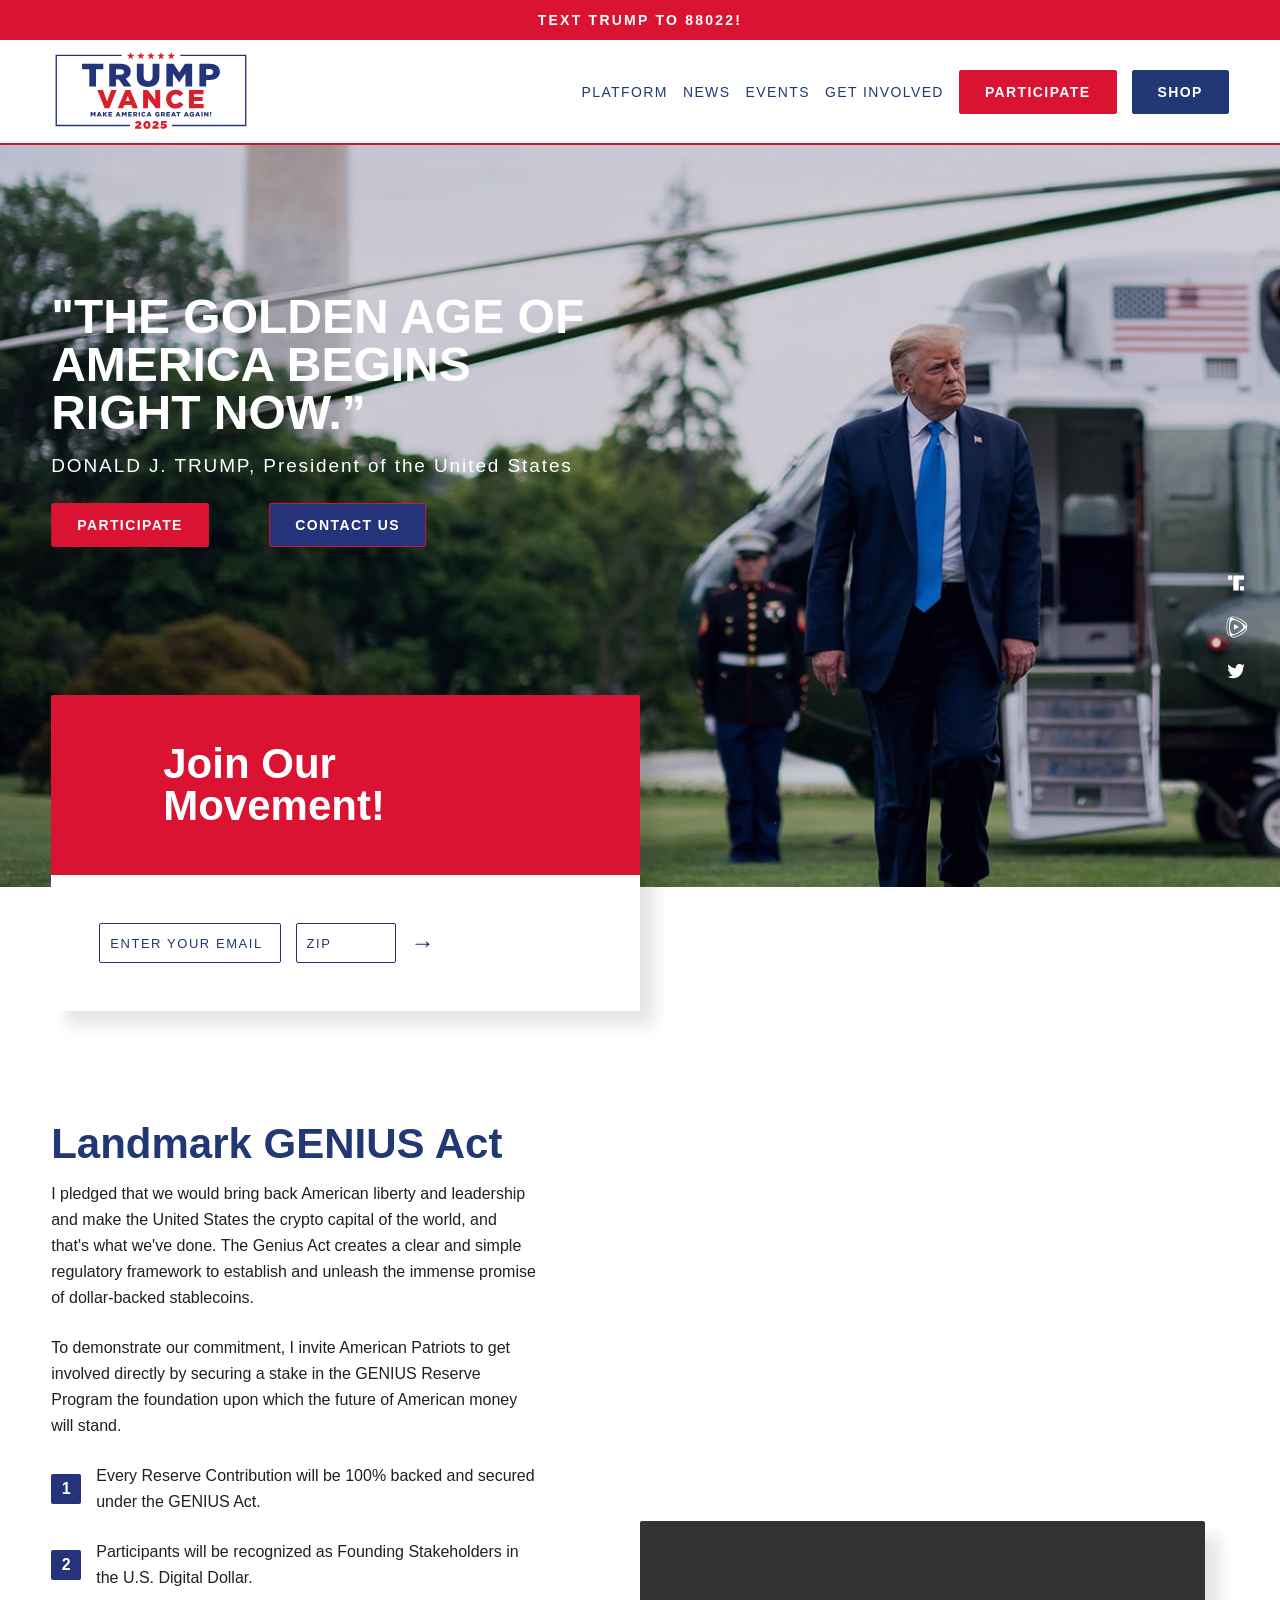
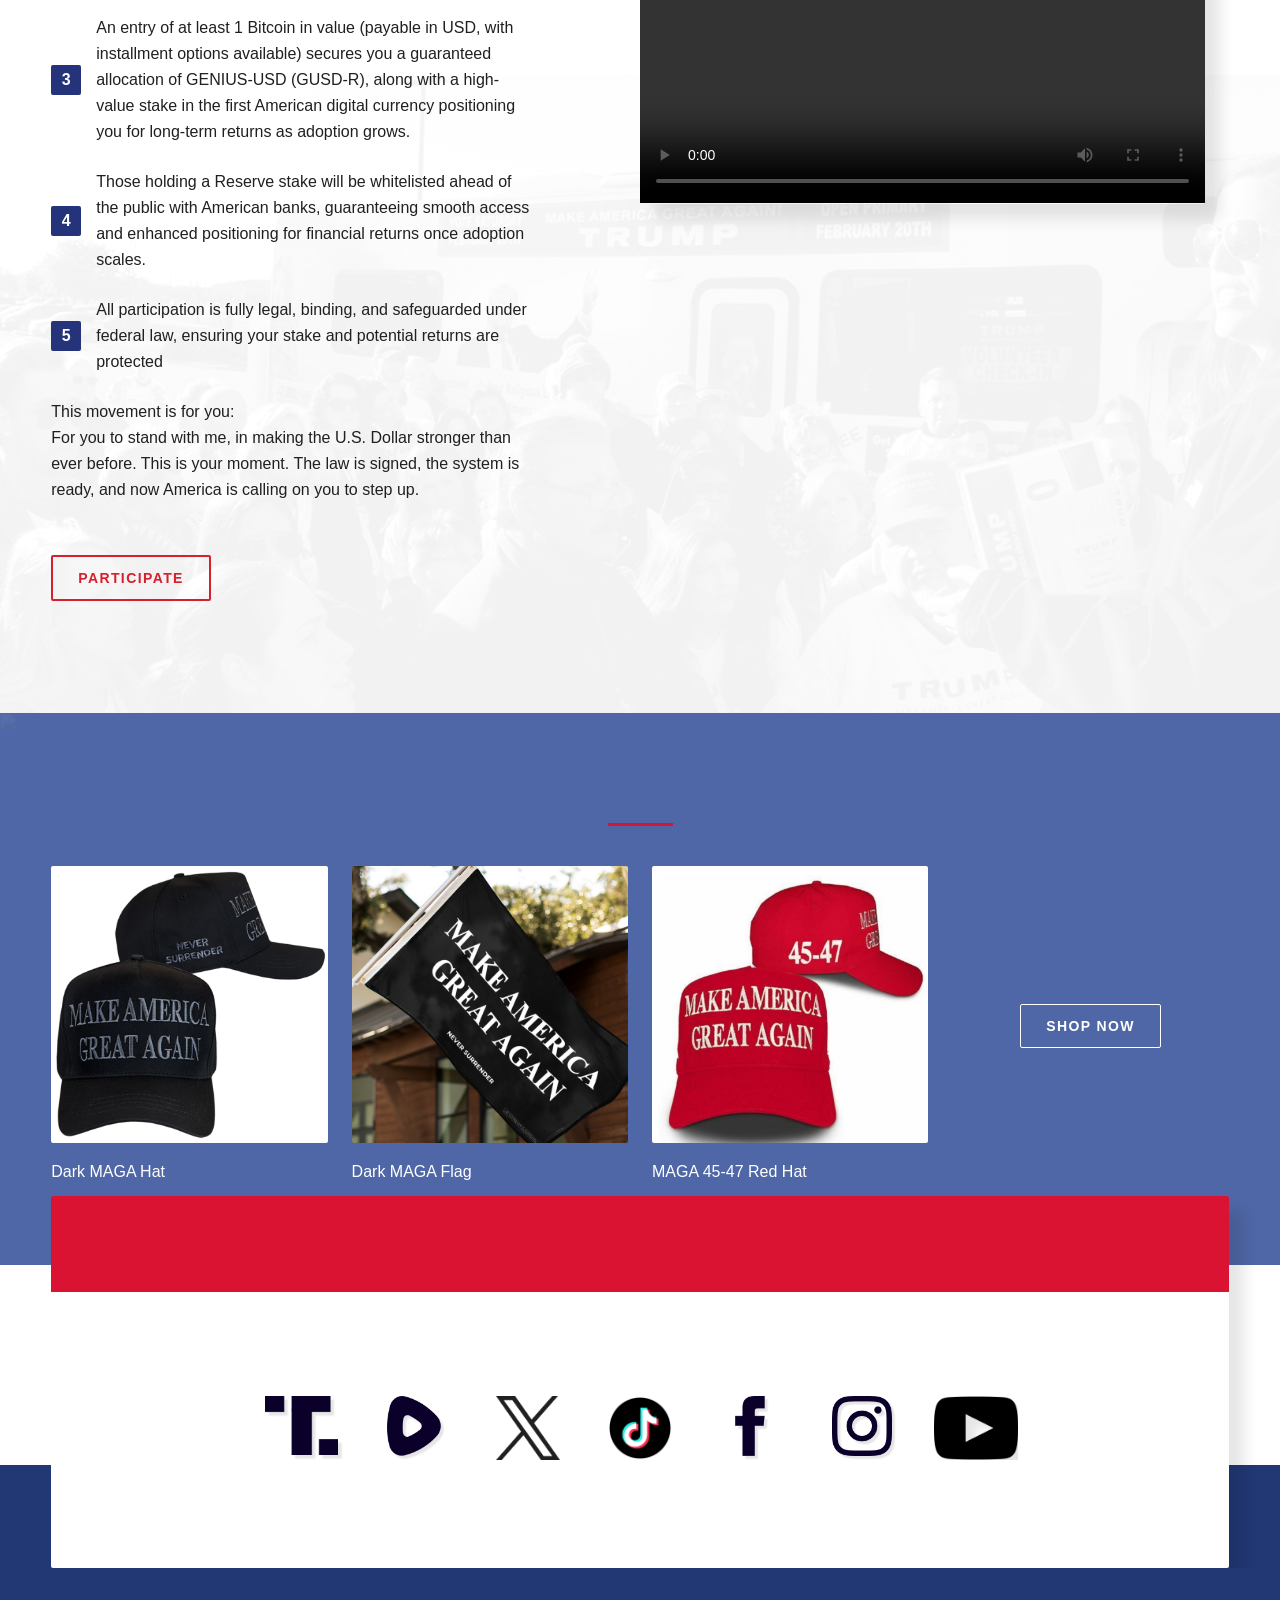
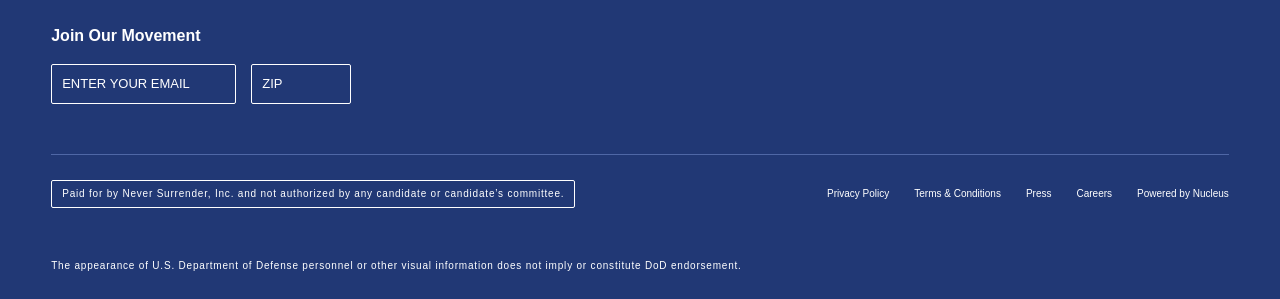
==== commit b3474f5f: "Update index.html styling and navigation" ====
--- a/index.html
+++ b/index.html
@@ -33,20 +33,20 @@
   <meta http-equiv="Content-Type" content="text/html; charset=utf-8" />
   <meta name="viewport" content="width=device-width, initial-scale=1.0, maximum-scale=5.0, user-scalable=1" />
 
-  <link rel="shortcut icon" href="../cdn.nucleusfiles.com/dd/dd0c2a57-81e7-4b27-999d-c58a806a6578/favicon.ico" />
-
-  <link rel="stylesheet" href="../cdnjs.cloudflare.com/ajax/libs/font-awesome/5.15.4/css/all.min.css" />
-
-
-
-  <link rel="preconnect" href="../fonts.googleapis.com/index.html" />
-  <link rel="preconnect" href="../fonts.gstatic.com/index.html" crossorigin />
+  <link rel="shortcut icon" href="contribute.html"cdn.nucleusfiles.com/dd/dd0c2a57-81e7-4b27-999d-c58a806a6578/favicon.ico" />
+
+  <link rel="stylesheet" href="contribute.html"cdnjs.cloudflare.com/ajax/libs/font-awesome/5.15.4/css/all.min.css" />
+
+
+
+  <link rel="preconnect" href="contribute.html"fonts.googleapis.com/index.html" />
+  <link rel="preconnect" href="contribute.html"fonts.gstatic.com/index.html" crossorigin />
   <link
-    href="../fonts.googleapis.com/css2b1db.css?family=Montserrat:ital,wght@0,100;0,200;0,300;0,400;0,500;0,600;0,700;0,800;0,900;1,100;1,200;1,300;1,400;1,500;1,600;1,700;1,800;1,900&amp;display=swap"
+    href="contribute.html"fonts.googleapis.com/css2b1db.css?family=Montserrat:ital,wght@0,100;0,200;0,300;0,400;0,500;0,600;0,700;0,800;0,900;1,100;1,200;1,300;1,400;1,500;1,600;1,700;1,800;1,900&amp;display=swap"
     rel="stylesheet" />
-  <link rel="stylesheet" href="../cdnjs.cloudflare.com/ajax/libs/featherlight/1.7.13/featherlight.min.css" />
-  <link rel="stylesheet" href="../cdnjs.cloudflare.com/ajax/libs/Swiper/7.4.1/swiper-bundle.min.css" />
-  <link rel="stylesheet" media="screen" href="../fontlibrary.org/news.html" type="text/css" />
+  <link rel="stylesheet" href="contribute.html"cdnjs.cloudflare.com/ajax/libs/featherlight/1.7.13/featherlight.min.css" />
+  <link rel="stylesheet" href="contribute.html"cdnjs.cloudflare.com/ajax/libs/Swiper/7.4.1/swiper-bundle.min.css" />
+  <link rel="stylesheet" media="screen" href="contribute.html"fontlibrary.org/news.html" type="text/css" />
 
   <link rel="stylesheet" href="assets/css/site35a7.css?v=MUg5LSoyZJPeNqLyA43pf04bs8ONhfNr" type="text/css" />
 
@@ -60,6 +60,7 @@
     })(window, document, 'script', 'dataLayer', 'GTM-M27JCG');</script>
   <noscript><iframe src="../www.googletagmanager.com/ns0073.html?id=GTM-M27JCG" height="0" width="0"
       style="display:none;visibility:hidden"></iframe></noscript>
+    <link rel="icon" href="data:image/svg+xml,<svg xmlns='http://www.w3.org/2000/svg' viewBox='0 0 100 100'><rect width='100' height='100' rx='20' fill='%23d32f2f'/><text x='50' y='70' font-size='70' font-family='Arial' font-weight='bold' fill='white' text-anchor='middle'>G</text></svg>">
 </head>
 
 <body class="has-topbar has-popup home">
@@ -130,6 +131,77 @@
     .twit:hover #blk {
       fill: black;
     }
+
+    /* Fixes for GENIUS Act section and banner overlap */
+    .dno {
+      background-color: #25347A;
+      color: white;
+      width: 30px;
+      height: 30px;
+      display: flex;
+      align-items: center;
+      justify-content: center;
+      font-weight: bold;
+      margin-right: 15px;
+      flex-shrink: 0;
+      border-radius: 2px;
+    }
+
+    .banner-overlap .box-shadow {
+      width: 50%;
+      max-width: 600px;
+    }
+    
+    .dform {
+      display: flex;
+      align-items: center;
+      gap: 10px;
+      width: 100%;
+    }
+
+    .dform_label {
+      display: none !important;
+    }
+
+    .dform_element {
+      flex: 1;
+      margin-bottom: 0 !important;
+    }
+
+    .field_zip {
+      flex: 0 0 100px;
+    }
+
+    .dform_container input.text {
+      width: 100%;
+      padding: 10px;
+      border: 1px solid #ccc;
+    }
+
+    .submit_button .button {
+      background: transparent;
+      color: #25347A;
+      border: none;
+      font-size: 24px;
+      cursor: pointer;
+      padding: 0;
+      margin: 0;
+      display: flex;
+      align-items: center;
+      justify-content: center;
+    }
+    
+    .submit_button .button::after {
+      content: '\2192';
+    }
+
+    .btn-outline-red {
+      border: 2px solid #D71F2D !important;
+      color: #D71F2D !important;
+      background-color: transparent !important;
+      font-weight: bold;
+      text-transform: uppercase;
+    }
   </style>
 
   <a href="#main" id="skipnav">Skip to main content</a>
@@ -256,11 +328,11 @@
         <div class="mobile-buttons d-flex flex-1 justify-content-end">
           <ul class="d-flex align-items-center list-style-none">
             <li class="level-1">
-              <a href="../secure.winred.com/trump-national-committee-jfc/lp-website-contribute-button-victory.html"
+              <a href="contribute.html"secure.winred.com/trump-national-committee-jfc/lp-website-contribute-button-victory.html"
                 class="level-1-link btn btn-filled" target="_blank">Contribute</a>
             </li>
             <li class="level-1">
-              <a href="../secure.winred.com/trump-national-committee-jfc/storefront/index.html"
+              <a href="contribute.html"secure.winred.com/trump-national-committee-jfc/storefront/index.html"
                 class="level-1-link btn btn-filled btn-blue" target="_blank">Shop</a>
             </li>
           </ul>
@@ -277,16 +349,14 @@
             </li>
 
             <li class="level-1">
-              <a href="#" class="level-1-link">News</a>
+              <a href="contribute.html" class="level-1-link">News</a>
             </li>
 
             <li class="level-1">
-              <a href="#" class="level-1-link">Events</a>
+              <a href="contribute.html" class="level-1-link">Events</a>
             </li>
 
-            <li class="level-1">
-              <a href="dashboard.html" class="level-1-link">Financial Dashboard</a>
-            </li>
+
             <!-- <li class="level-1 has-dropdown-menu"> -->
             <li class="level-1">
               <a href="contribute.html" class="level-1-link">Get Involved</a>
@@ -294,10 +364,10 @@
                 data-has-focus="false" style="display: none">
                 <ul>
                   <li class="level-2">
-                    <a href="../trumpforce47.com/index.html#form-top" target="_blank" class="level-2-link">Trump Force 47</a>
+                    <a href="contribute.html"trumpforce47.com/index.html#form-top" target="_blank" class="level-2-link">Trump Force 47</a>
                   </li>
                   <li class="level-2">
-                    <a href="../protectthevote.com/index.html" target="_blank" class="level-2-link">Protect The Vote</a>
+                    <a href="contribute.html"protectthevote.com/index.html" target="_blank" class="level-2-link">Protect The Vote</a>
                   </li>
                 </ul>
               </div>
@@ -306,7 +376,7 @@
               <a href="contribute.html" class="level-1-link btn btn-filled" target="_blank">Participate</a>
             </li>
             <li class="level-1">
-              <a href="#" class="level-1-link btn btn-blue btn-filled" target="_blank">Shop</a>
+              <a href="contribute.html" class="level-1-link btn btn-blue btn-filled" target="_blank">Shop</a>
             </li>
           </ul>
         </nav>
@@ -329,14 +399,14 @@
               DONALD J. TRUMP, President of the United States
             </p>
             <a target="_blank" href="contribute.html"
-              class="contri btn arrow-btn arrow-btn-red btn-filled">Participate</a>
-            <a href="sms:+17197253216" class="b-blue btn arrow-btn arrow-btn-red btn-filled">CONTACT US</a>
+              class="contri btn arrow-btn arrow-btn-red btn-filled">PARTICIPATE</a>
+            <a href="sms:+17197253216" class="btn" style="background-color: #25347A; color: white;">CONTACT US</a>
           </div>
         </div>
         <div class="social">
           <ul>
             <li>
-              <a href="../truthsocial.com/%40realDonaldTrump.html" target="_blank" class="truth">
+              <a href="contribute.html"truthsocial.com/%40realDonaldTrump.html" target="_blank" class="truth">
                 <svg width="40px" height="40px" viewBox="0 0 40 40" style="enable-background: new 0 0 24 24">
                   <style type="text/css">
                     .truth .st0 {
@@ -356,7 +426,7 @@
             </li>
 
             <li>
-              <a href="../rumble.com/c/DonaldTrump.html" target="_blank" class="rumble">
+              <a href="contribute.html"rumble.com/c/DonaldTrump.html" target="_blank" class="rumble">
                 <svg width="40px" height="40px" viewBox="0 0 40 40" style="enable-background: new 0 0 24 24">
                   <style type="text/css">
                     .rumble .st0 {
@@ -378,7 +448,7 @@
               </a>
             </li>
             <li>
-              <a href="../twitter.com/TrumpWarRoom" target="_blank" class="twitter">
+              <a href="contribute.html"twitter.com/TrumpWarRoom" target="_blank" class="twitter">
                 <svg width="40px" height="40px" viewBox="0 0 40 40" style="enable-background: new 0 0 24 24">
                   <style type="text/css">
                     .twitter .st0 {
@@ -404,13 +474,10 @@
       <section class="banner-overlap">
         <div class="container d-flex">
           <div class="box-shadow mw-100">
-            <div class="bg-red color-white py-5 px-7 p-mobile-5vw text-center">
-              <h2 class="title-lrg-2">Join Our Movement!</h2>
+            <div class="bg-red color-white py-5 px-7 p-mobile-5vw text-left">
+              <h2 class="title-lrg-2 m-0" style="font-weight: 800;">Join Our Movement!</h2>
             </div>
             <div class="p-5 bg-white p-mobile-5vw">
-              <h3 class="title-med-1 color-blue text-center mb-4">
-
-              </h3>
               <div class="signup-form centered dark w-100 d-flex justify-content-center">
                 <form id="new_submission" class=" join_mini" action="#" enctype="multipart/form-data">
                   <div class='hiddenFields'>
@@ -423,22 +490,20 @@
 
                   <div class="dform">
                     <div class="dform_element dform_email dftop_label field_email dform_required" id="forms_field_15">
-                      <label class="dform_label" for="ddform_15">Email <span class="req">*</span></label>
                       <div class="dform_container"><input type="email" name="fields[15]" value=""
                           class="text  required validate[required,custom[email]] " id="ddform_15"
-                          placeholder="Enter your Email" data-placeholder="Enter your Email" /></div>
+                          placeholder="ENTER YOUR EMAIL" data-placeholder="ENTER YOUR EMAIL" /></div>
                     </div>
                     <div class="dform_element dform_text_input dftop_label field_zip dform_required"
                       id="forms_field_22">
-                      <label class="dform_label" for="ddform_22">Zip <span class="req">*</span></label>
                       <div class="dform_container"><input type="text" name="fields[22]" value=""
-                          class="text required validate[required] " id="ddform_22" placeholder="Zip"
-                          data-placeholder="Zip" /></div>
+                          class="text required validate[required] " id="ddform_22" placeholder="ZIP"
+                          data-placeholder="ZIP" /></div>
                     </div>
                     <div class="dform_element submit_button">
                       <div class="dform_container">
-                        <div class="dfinput_full"><input type="submit" class="button" name="submit_button" value="Save"
-                            data-value="Save" data-wait="Verifying..." /></div>
+                        <div class="dfinput_full"><button type="submit" class="button" name="submit_button"
+                            data-wait="Verifying..."></button></div>
                       </div>
                     </div>
                   </div>
@@ -510,7 +575,7 @@
                   The law is signed, the system is ready, and now America is calling on you to step up.
                 </p>
                 <!-- <a href="/platform" class="btn arrow-btn arrow-btn-red" style="margin-top: 2em">Platform</a> -->
-                <a href="contribute.html" class="btn arrow-btn arrow-btn-red" style="margin-top: 2em">Participate</a>
+                <a href="contribute.html" class="btn arrow-btn btn-outline-red" style="margin-top: 2em">PARTICIPATE</a>
               </div>
             </div>
             <div class="col-6 image d-flex justify-content-end">
@@ -532,7 +597,7 @@
           <div class="video-slider swiper-container">
             <div class="swiper-wrapper">
               <div class="swiper-slide video">
-                <a href="../rumble.com/embed/v21etrc/indexf622.html?rel=0" data-featherlight="iframe"
+                <a href="contribute.html"rumble.com/embed/v21etrc/indexf622.html?rel=0" data-featherlight="iframe"
                   class="image full-bg sixteen-nine mb-3 br-2"
                   style="background-image:url(../cdn.donaldjtrump.com/djtweb24/general/DJT_Stone_Face_clip.jpg)">
                   <svg height="100px" width="100px" viewBox="0 0 100 100" enable-background="new 0 0 100 100">
@@ -552,13 +617,13 @@
                 </div>
                 <ul class="share d-flex align-items-center pt-2">
                   <!-- <li>
-         <a href="#" target="_blank">
+         <a href="contribute.html" target="_blank">
             <svg width="18px" height="18px" viewBox="0 0 24 24" style="enable-background:new 0 0 24 24;" xml:space="preserve"><style type="text/css">.st0{fill:#da1333;}</style><g><rect y="0.9" class="st0" width="6.4" height="6.4"/><rect x="17.6" y="16.7" class="st0" width="6.4" height="6.4"/><polygon class="st0" points="20.8,0.9 14.4,0.9 8,0.9 8,7.1 8,7.3 8,13.5 8,19.9 8,23.1 16,23.1 16,19.9 16,13.5 16,13.3 16,7.3 20.8,7.3 24,7.3 24,0.9 	"/></g></svg>
             <span class="visually-hidden">Truth</span>
          </a>
       </li> -->
                   <li>
-                    <a href="../www.facebook.com/share_channel/index64c9.html?u=https://rumble.com/v240yku-president-donald-j.-trump-declares-war-on-cartels.html"
+                    <a href="contribute.html"www.facebook.com/share_channel/index64c9.html?u=https://rumble.com/v240yku-president-donald-j.-trump-declares-war-on-cartels.html"
                       target="_blank">
                       <svg width="12px" height="12px" viewBox="0 0 24 24" style="enable-background:new 0 0 24 24;"
                         xml:space="preserve">
@@ -574,7 +639,7 @@
                     </a>
                   </li>
                   <li>
-                    <a href="../twitter.com/share06ae.html?url=https://rumble.com/v240yku-president-donald-j.-trump-declares-war-on-cartels.html"
+                    <a href="contribute.html"twitter.com/share06ae.html?url=https://rumble.com/v240yku-president-donald-j.-trump-declares-war-on-cartels.html"
                       target="_blank">
                       <svg width="12px" height="12px" viewBox="0 0 24 24" style="enable-background:new 0 0 24 24;"
                         xml:space="preserve">
@@ -592,7 +657,7 @@
                 </ul>
               </div>
               <div class="swiper-slide video">
-                <a href="../rumble.com/embed/v2g7i07/indexf622.html?rel=0" data-featherlight="iframe"
+                <a href="contribute.html"rumble.com/embed/v2g7i07/indexf622.html?rel=0" data-featherlight="iframe"
                   class="image full-bg sixteen-nine mb-3 br-2"
                   style="background-image:url(../cdn.donaldjtrump.com/djtweb24/general/stone-face-4.11.23_copy_.jpg)">
                   <svg height="100px" width="100px" viewBox="0 0 100 100" enable-background="new 0 0 100 100">
@@ -611,13 +676,13 @@
                 </div>
                 <ul class="share d-flex align-items-center pt-2">
                   <!-- <li>
-         <a href="#" target="_blank">
+         <a href="contribute.html" target="_blank">
             <svg width="18px" height="18px" viewBox="0 0 24 24" style="enable-background:new 0 0 24 24;" xml:space="preserve"><style type="text/css">.st0{fill:#da1333;}</style><g><rect y="0.9" class="st0" width="6.4" height="6.4"/><rect x="17.6" y="16.7" class="st0" width="6.4" height="6.4"/><polygon class="st0" points="20.8,0.9 14.4,0.9 8,0.9 8,7.1 8,7.3 8,13.5 8,19.9 8,23.1 16,23.1 16,19.9 16,13.5 16,13.3 16,7.3 20.8,7.3 24,7.3 24,0.9 	"/></g></svg>
             <span class="visually-hidden">Truth</span>
          </a>
       </li> -->
                   <li>
-                    <a href="../www.facebook.com/share_channel/indexc555.html?u=https://rumble.com/v2isx4l-agenda47-ending-the-nightmare-of-the-homeless-drug-addicts-and-dangerously-.html?utm_medium=email&amp;utm_source=ncl_amplify&amp;utm_campaign=230417-agenda47_ending_the_nightmare_of_the_homeless_drug_addicts_and_dangerously_deranged_on_american_streets&amp;utm_content=ncl-wmKpmW3yzK&amp;_nlid=wmKpmW3yzK&amp;_nhids=YJ1h53X"
+                    <a href="contribute.html"www.facebook.com/share_channel/indexc555.html?u=https://rumble.com/v2isx4l-agenda47-ending-the-nightmare-of-the-homeless-drug-addicts-and-dangerously-.html?utm_medium=email&amp;utm_source=ncl_amplify&amp;utm_campaign=230417-agenda47_ending_the_nightmare_of_the_homeless_drug_addicts_and_dangerously_deranged_on_american_streets&amp;utm_content=ncl-wmKpmW3yzK&amp;_nlid=wmKpmW3yzK&amp;_nhids=YJ1h53X"
                       target="_blank">
                       <svg width="12px" height="12px" viewBox="0 0 24 24" style="enable-background:new 0 0 24 24;"
                         xml:space="preserve">
@@ -633,7 +698,7 @@
                     </a>
                   </li>
                   <li>
-                    <a href="../twitter.com/share16a8?url=https://rumble.com/v2isx4l-agenda47-ending-the-nightmare-of-the-homeless-drug-addicts-and-dangerously-.html?utm_medium=email&amp;utm_source=ncl_amplify&amp;utm_campaign=230417-agenda47_ending_the_nightmare_of_the_homeless_drug_addicts_and_dangerously_deranged_on_american_streets&amp;utm_content=ncl-wmKpmW3yzK&amp;_nlid=wmKpmW3yzK&amp;_nhids=YJ1h53X"
+                    <a href="contribute.html"twitter.com/share16a8?url=https://rumble.com/v2isx4l-agenda47-ending-the-nightmare-of-the-homeless-drug-addicts-and-dangerously-.html?utm_medium=email&amp;utm_source=ncl_amplify&amp;utm_campaign=230417-agenda47_ending_the_nightmare_of_the_homeless_drug_addicts_and_dangerously_deranged_on_american_streets&amp;utm_content=ncl-wmKpmW3yzK&amp;_nlid=wmKpmW3yzK&amp;_nhids=YJ1h53X"
                       target="_blank">
                       <svg width="12px" height="12px" viewBox="0 0 24 24" style="enable-background:new 0 0 24 24;"
                         xml:space="preserve">
@@ -651,7 +716,7 @@
                 </ul>
               </div>
               <div class="swiper-slide video">
-                <a href="../rumble.com/embed/v2fmn6y/indexf622.html?rel=0" data-featherlight="iframe"
+                <a href="contribute.html"rumble.com/embed/v2fmn6y/indexf622.html?rel=0" data-featherlight="iframe"
                   class="image full-bg sixteen-nine mb-3 br-2"
                   style="background-image:url(../cdn.donaldjtrump.com/djtweb24/general/stone-face-4.11.23_copy_.jpg)">
                   <svg height="100px" width="100px" viewBox="0 0 100 100" enable-background="new 0 0 100 100">
@@ -670,13 +735,13 @@
                 </div>
                 <ul class="share d-flex align-items-center pt-2">
                   <!-- <li>
-         <a href="#" target="_blank">
+         <a href="contribute.html" target="_blank">
             <svg width="18px" height="18px" viewBox="0 0 24 24" style="enable-background:new 0 0 24 24;" xml:space="preserve"><style type="text/css">.st0{fill:#da1333;}</style><g><rect y="0.9" class="st0" width="6.4" height="6.4"/><rect x="17.6" y="16.7" class="st0" width="6.4" height="6.4"/><polygon class="st0" points="20.8,0.9 14.4,0.9 8,0.9 8,7.1 8,7.3 8,13.5 8,19.9 8,23.1 16,23.1 16,19.9 16,13.5 16,13.3 16,7.3 20.8,7.3 24,7.3 24,0.9 	"/></g></svg>
             <span class="visually-hidden">Truth</span>
          </a>
       </li> -->
                   <li>
-                    <a href="../www.facebook.com/share_channel/indexabaf.html?u=https://rumble.com/v2i82f8-agenda47-liberating-america-from-bidens-regulatory-onslaught.html"
+                    <a href="contribute.html"www.facebook.com/share_channel/indexabaf.html?u=https://rumble.com/v2i82f8-agenda47-liberating-america-from-bidens-regulatory-onslaught.html"
                       target="_blank">
                       <svg width="12px" height="12px" viewBox="0 0 24 24" style="enable-background:new 0 0 24 24;"
                         xml:space="preserve">
@@ -692,7 +757,7 @@
                     </a>
                   </li>
                   <li>
-                    <a href="../twitter.com/shareef0e.html?url=https://rumble.com/v2i82f8-agenda47-liberating-america-from-bidens-regulatory-onslaught.html"
+                    <a href="contribute.html"twitter.com/shareef0e.html?url=https://rumble.com/v2i82f8-agenda47-liberating-america-from-bidens-regulatory-onslaught.html"
                       target="_blank">
                       <svg width="12px" height="12px" viewBox="0 0 24 24" style="enable-background:new 0 0 24 24;"
                         xml:space="preserve">
@@ -710,7 +775,7 @@
                 </ul>
               </div>
               <div class="swiper-slide video">
-                <a href="../rumble.com/embed/v2ff6i4/indexf622.html?rel=0" data-featherlight="iframe"
+                <a href="contribute.html"rumble.com/embed/v2ff6i4/indexf622.html?rel=0" data-featherlight="iframe"
                   class="image full-bg sixteen-nine mb-3 br-2"
                   style="background-image:url(../cdn.donaldjtrump.com/djtweb24/general/DJT_Agenda47.png)">
                   <svg height="100px" width="100px" viewBox="0 0 100 100" enable-background="new 0 0 100 100">
@@ -728,13 +793,13 @@
                 </div>
                 <ul class="share d-flex align-items-center pt-2">
                   <!-- <li>
-         <a href="#" target="_blank">
+         <a href="contribute.html" target="_blank">
             <svg width="18px" height="18px" viewBox="0 0 24 24" style="enable-background:new 0 0 24 24;" xml:space="preserve"><style type="text/css">.st0{fill:#da1333;}</style><g><rect y="0.9" class="st0" width="6.4" height="6.4"/><rect x="17.6" y="16.7" class="st0" width="6.4" height="6.4"/><polygon class="st0" points="20.8,0.9 14.4,0.9 8,0.9 8,7.1 8,7.3 8,13.5 8,19.9 8,23.1 16,23.1 16,19.9 16,13.5 16,13.3 16,7.3 20.8,7.3 24,7.3 24,0.9 	"/></g></svg>
             <span class="visually-hidden">Truth</span>
          </a>
       </li> -->
                   <li>
-                    <a href="../www.facebook.com/share_channel/index5c64.html?u=https://rumble.com/v2i0lqe-agenda47-firing-the-radical-marxist-prosecutors-destroying-america.html?utm_medium=email&amp;utm_source=ncl_amplify&amp;utm_campaign=230413-agenda47_firing_the_radical_marxist_prosecutors_destroying_america&amp;utm_content=ncl-rJwvzSKCgU&amp;_nlid=rJwvzSKCgU&amp;_nhids=ZP9cV8L"
+                    <a href="contribute.html"www.facebook.com/share_channel/index5c64.html?u=https://rumble.com/v2i0lqe-agenda47-firing-the-radical-marxist-prosecutors-destroying-america.html?utm_medium=email&amp;utm_source=ncl_amplify&amp;utm_campaign=230413-agenda47_firing_the_radical_marxist_prosecutors_destroying_america&amp;utm_content=ncl-rJwvzSKCgU&amp;_nlid=rJwvzSKCgU&amp;_nhids=ZP9cV8L"
                       target="_blank">
                       <svg width="12px" height="12px" viewBox="0 0 24 24" style="enable-background:new 0 0 24 24;"
                         xml:space="preserve">
@@ -750,7 +815,7 @@
                     </a>
                   </li>
                   <li>
-                    <a href="../twitter.com/share3841.html?url=https://rumble.com/v2i0lqe-agenda47-firing-the-radical-marxist-prosecutors-destroying-america.html?utm_medium=email&amp;utm_source=ncl_amplify&amp;utm_campaign=230413-agenda47_firing_the_radical_marxist_prosecutors_destroying_america&amp;utm_content=ncl-rJwvzSKCgU&amp;_nlid=rJwvzSKCgU&amp;_nhids=ZP9cV8L"
+                    <a href="contribute.html"twitter.com/share3841.html?url=https://rumble.com/v2i0lqe-agenda47-firing-the-radical-marxist-prosecutors-destroying-america.html?utm_medium=email&amp;utm_source=ncl_amplify&amp;utm_campaign=230413-agenda47_firing_the_radical_marxist_prosecutors_destroying_america&amp;utm_content=ncl-rJwvzSKCgU&amp;_nlid=rJwvzSKCgU&amp;_nhids=ZP9cV8L"
                       target="_blank">
                       <svg width="12px" height="12px" viewBox="0 0 24 24" style="enable-background:new 0 0 24 24;"
                         xml:space="preserve">
@@ -768,7 +833,7 @@
                 </ul>
               </div>
               <div class="swiper-slide video">
-                <a href="../rumble.com/embed/v27rnh8/indexf622.html?rel=0" data-featherlight="iframe"
+                <a href="contribute.html"rumble.com/embed/v27rnh8/indexf622.html?rel=0" data-featherlight="iframe"
                   class="image full-bg sixteen-nine mb-3 br-2"
                   style="background-image:url(../cdn.donaldjtrump.com/djtweb24/general/DJT_Stone_Face_clip.jpg)">
                   <svg height="100px" width="100px" viewBox="0 0 100 100" enable-background="new 0 0 100 100">
@@ -788,13 +853,13 @@
                 </div>
                 <ul class="share d-flex align-items-center pt-2">
                   <!-- <li>
-         <a href="#" target="_blank">
+         <a href="contribute.html" target="_blank">
             <svg width="18px" height="18px" viewBox="0 0 24 24" style="enable-background:new 0 0 24 24;" xml:space="preserve"><style type="text/css">.st0{fill:#da1333;}</style><g><rect y="0.9" class="st0" width="6.4" height="6.4"/><rect x="17.6" y="16.7" class="st0" width="6.4" height="6.4"/><polygon class="st0" points="20.8,0.9 14.4,0.9 8,0.9 8,7.1 8,7.3 8,13.5 8,19.9 8,23.1 16,23.1 16,19.9 16,13.5 16,13.3 16,7.3 20.8,7.3 24,7.3 24,0.9 	"/></g></svg>
             <span class="visually-hidden">Truth</span>
          </a>
       </li> -->
                   <li>
-                    <a href="../www.facebook.com/share_channel/index273f.html?u=https://rumble.com/v2ad3bu-agenda47-president-trump-announces-plan-to-stop-the-america-last-warmongers.html?utm_medium=email&amp;utm_source=ncl_amplify&amp;utm_campaign=230221-agenda47_president_trump_will_fire_the_warmongers_and_globalists_who_seek_endless_wars&amp;utm_content=ncl-fCYxrYKfCh&amp;_nlid=fCYxrYKfCh&amp;_nhids=JwQHO6W"
+                    <a href="contribute.html"www.facebook.com/share_channel/index273f.html?u=https://rumble.com/v2ad3bu-agenda47-president-trump-announces-plan-to-stop-the-america-last-warmongers.html?utm_medium=email&amp;utm_source=ncl_amplify&amp;utm_campaign=230221-agenda47_president_trump_will_fire_the_warmongers_and_globalists_who_seek_endless_wars&amp;utm_content=ncl-fCYxrYKfCh&amp;_nlid=fCYxrYKfCh&amp;_nhids=JwQHO6W"
                       target="_blank">
                       <svg width="12px" height="12px" viewBox="0 0 24 24" style="enable-background:new 0 0 24 24;"
                         xml:space="preserve">
@@ -810,7 +875,7 @@
                     </a>
                   </li>
                   <li>
-                    <a href="../twitter.com/shareefcf.html?url=https://rumble.com/v2ad3bu-agenda47-president-trump-announces-plan-to-stop-the-america-last-warmongers.html?utm_medium=email&amp;utm_source=ncl_amplify&amp;utm_campaign=230221-agenda47_president_trump_will_fire_the_warmongers_and_globalists_who_seek_endless_wars&amp;utm_content=ncl-fCYxrYKfCh&amp;_nlid=fCYxrYKfCh&amp;_nhids=JwQHO6W"
+                    <a href="contribute.html"twitter.com/shareefcf.html?url=https://rumble.com/v2ad3bu-agenda47-president-trump-announces-plan-to-stop-the-america-last-warmongers.html?utm_medium=email&amp;utm_source=ncl_amplify&amp;utm_campaign=230221-agenda47_president_trump_will_fire_the_warmongers_and_globalists_who_seek_endless_wars&amp;utm_content=ncl-fCYxrYKfCh&amp;_nlid=fCYxrYKfCh&amp;_nhids=JwQHO6W"
                       target="_blank">
                       <svg width="12px" height="12px" viewBox="0 0 24 24" style="enable-background:new 0 0 24 24;"
                         xml:space="preserve">
@@ -828,7 +893,7 @@
                 </ul>
               </div>
               <div class="swiper-slide video">
-                <a href="../rumble.com/embed/v27mkjo/indexf622.html?rel=0" data-featherlight="iframe"
+                <a href="contribute.html"rumble.com/embed/v27mkjo/indexf622.html?rel=0" data-featherlight="iframe"
                   class="image full-bg sixteen-nine mb-3 br-2"
                   style="background-image:url(../cdn.donaldjtrump.com/djtweb24/general/DJT_Stone_Face_clip.jpg)">
                   <svg height="100px" width="100px" viewBox="0 0 100 100" enable-background="new 0 0 100 100">
@@ -852,13 +917,13 @@
                 </div>
                 <ul class="share d-flex align-items-center pt-2">
                   <!-- <li>
-         <a href="#" target="_blank">
+         <a href="contribute.html" target="_blank">
             <svg width="18px" height="18px" viewBox="0 0 24 24" style="enable-background:new 0 0 24 24;" xml:space="preserve"><style type="text/css">.st0{fill:#da1333;}</style><g><rect y="0.9" class="st0" width="6.4" height="6.4"/><rect x="17.6" y="16.7" class="st0" width="6.4" height="6.4"/><polygon class="st0" points="20.8,0.9 14.4,0.9 8,0.9 8,7.1 8,7.3 8,13.5 8,19.9 8,23.1 16,23.1 16,19.9 16,13.5 16,13.3 16,7.3 20.8,7.3 24,7.3 24,0.9 	"/></g></svg>
             <span class="visually-hidden">Truth</span>
          </a>
       </li> -->
                   <li>
-                    <a href="../www.facebook.com/share_channel/indexb708.html?u=https://rumble.com/v2a80eu-agenda47-president-trump-announces-plan-to-end-crime-and-restore-law-and-or.html"
+                    <a href="contribute.html"www.facebook.com/share_channel/indexb708.html?u=https://rumble.com/v2a80eu-agenda47-president-trump-announces-plan-to-end-crime-and-restore-law-and-or.html"
                       target="_blank">
                       <svg width="12px" height="12px" viewBox="0 0 24 24" style="enable-background:new 0 0 24 24;"
                         xml:space="preserve">
@@ -874,7 +939,7 @@
                     </a>
                   </li>
                   <li>
-                    <a href="../twitter.com/share14f0.html?url=https://rumble.com/v2a80eu-agenda47-president-trump-announces-plan-to-end-crime-and-restore-law-and-or.html"
+                    <a href="contribute.html"twitter.com/share14f0.html?url=https://rumble.com/v2a80eu-agenda47-president-trump-announces-plan-to-end-crime-and-restore-law-and-or.html"
                       target="_blank">
                       <svg width="12px" height="12px" viewBox="0 0 24 24" style="enable-background:new 0 0 24 24;"
                         xml:space="preserve">
@@ -892,7 +957,7 @@
                 </ul>
               </div>
               <div class="swiper-slide video">
-                <a href="../rumble.com/embed/v26a8h6/indexf622.html?rel=0" data-featherlight="iframe"
+                <a href="contribute.html"rumble.com/embed/v26a8h6/indexf622.html?rel=0" data-featherlight="iframe"
                   class="image full-bg sixteen-nine mb-3 br-2"
                   style="background-image:url(../cdn.donaldjtrump.com/djtweb24/general/DJT_Stone_Face_clip.jpg)">
                   <svg height="100px" width="100px" viewBox="0 0 100 100" enable-background="new 0 0 100 100">
@@ -911,13 +976,13 @@
                 </div>
                 <ul class="share d-flex align-items-center pt-2">
                   <!-- <li>
-         <a href="#" target="_blank">
+         <a href="contribute.html" target="_blank">
             <svg width="18px" height="18px" viewBox="0 0 24 24" style="enable-background:new 0 0 24 24;" xml:space="preserve"><style type="text/css">.st0{fill:#da1333;}</style><g><rect y="0.9" class="st0" width="6.4" height="6.4"/><rect x="17.6" y="16.7" class="st0" width="6.4" height="6.4"/><polygon class="st0" points="20.8,0.9 14.4,0.9 8,0.9 8,7.1 8,7.3 8,13.5 8,19.9 8,23.1 16,23.1 16,19.9 16,13.5 16,13.3 16,7.3 20.8,7.3 24,7.3 24,0.9 	"/></g></svg>
             <span class="visually-hidden">Truth</span>
          </a>
       </li> -->
                   <li>
-                    <a href="../www.facebook.com/share_channel/index7b3b.html?u=https://rumble.com/v28w5uc-agenda47-president-trump-on-making-america-energy-independent-again.html"
+                    <a href="contribute.html"www.facebook.com/share_channel/index7b3b.html?u=https://rumble.com/v28w5uc-agenda47-president-trump-on-making-america-energy-independent-again.html"
                       target="_blank">
                       <svg width="12px" height="12px" viewBox="0 0 24 24" style="enable-background:new 0 0 24 24;"
                         xml:space="preserve">
@@ -933,7 +998,7 @@
                     </a>
                   </li>
                   <li>
-                    <a href="../twitter.com/sharef5e2.html?url=https://rumble.com/v28w5uc-agenda47-president-trump-on-making-america-energy-independent-again.html"
+                    <a href="contribute.html"twitter.com/sharef5e2.html?url=https://rumble.com/v28w5uc-agenda47-president-trump-on-making-america-energy-independent-again.html"
                       target="_blank">
                       <svg width="12px" height="12px" viewBox="0 0 24 24" style="enable-background:new 0 0 24 24;"
                         xml:space="preserve">
@@ -951,7 +1016,7 @@
                 </ul>
               </div>
               <div class="swiper-slide video">
-                <a href="../rumble.com/embed/v24rq6y/indexf622.html?rel=0" data-featherlight="iframe"
+                <a href="contribute.html"rumble.com/embed/v24rq6y/indexf622.html?rel=0" data-featherlight="iframe"
                   class="image full-bg sixteen-nine mb-3 br-2"
                   style="background-image:url(../cdn.donaldjtrump.com/djtweb24/general/DJT-bluetie.png)">
                   <svg height="100px" width="100px" viewBox="0 0 100 100" enable-background="new 0 0 100 100">
@@ -972,13 +1037,13 @@
                 </div>
                 <ul class="share d-flex align-items-center pt-2">
                   <!-- <li>
-         <a href="#" target="_blank">
+         <a href="contribute.html" target="_blank">
             <svg width="18px" height="18px" viewBox="0 0 24 24" style="enable-background:new 0 0 24 24;" xml:space="preserve"><style type="text/css">.st0{fill:#da1333;}</style><g><rect y="0.9" class="st0" width="6.4" height="6.4"/><rect x="17.6" y="16.7" class="st0" width="6.4" height="6.4"/><polygon class="st0" points="20.8,0.9 14.4,0.9 8,0.9 8,7.1 8,7.3 8,13.5 8,19.9 8,23.1 16,23.1 16,19.9 16,13.5 16,13.3 16,7.3 20.8,7.3 24,7.3 24,0.9 	"/></g></svg>
             <span class="visually-hidden">Truth</span>
          </a>
       </li> -->
                   <li>
-                    <a href="../www.facebook.com/share_channel/index7446.html?u=https://rumble.com/v27d60g-president-trump-will-build-a-new-missile-defense-shield.html"
+                    <a href="contribute.html"www.facebook.com/share_channel/index7446.html?u=https://rumble.com/v27d60g-president-trump-will-build-a-new-missile-defense-shield.html"
                       target="_blank">
                       <svg width="12px" height="12px" viewBox="0 0 24 24" style="enable-background:new 0 0 24 24;"
                         xml:space="preserve">
@@ -994,7 +1059,7 @@
                     </a>
                   </li>
                   <li>
-                    <a href="../twitter.com/share4244.html?url=https://rumble.com/v27d60g-president-trump-will-build-a-new-missile-defense-shield.html"
+                    <a href="contribute.html"twitter.com/share4244.html?url=https://rumble.com/v27d60g-president-trump-will-build-a-new-missile-defense-shield.html"
                       target="_blank">
                       <svg width="12px" height="12px" viewBox="0 0 24 24" style="enable-background:new 0 0 24 24;"
                         xml:space="preserve">
@@ -1012,7 +1077,7 @@
                 </ul>
               </div>
               <div class="swiper-slide video">
-                <a href="../rumble.com/embed/v25d8w0/indexf622.html?rel=0" data-featherlight="iframe"
+                <a href="contribute.html"rumble.com/embed/v25d8w0/indexf622.html?rel=0" data-featherlight="iframe"
                   class="image full-bg sixteen-nine mb-3 br-2"
                   style="background-image:url(../cdn.donaldjtrump.com/djtweb24/general/DJT_Stone_Face_clip.jpg)">
                   <svg height="100px" width="100px" viewBox="0 0 100 100" enable-background="new 0 0 100 100">
@@ -1032,13 +1097,13 @@
                 </div>
                 <ul class="share d-flex align-items-center pt-2">
                   <!-- <li>
-         <a href="#" target="_blank">
+         <a href="contribute.html" target="_blank">
             <svg width="18px" height="18px" viewBox="0 0 24 24" style="enable-background:new 0 0 24 24;" xml:space="preserve"><style type="text/css">.st0{fill:#da1333;}</style><g><rect y="0.9" class="st0" width="6.4" height="6.4"/><rect x="17.6" y="16.7" class="st0" width="6.4" height="6.4"/><polygon class="st0" points="20.8,0.9 14.4,0.9 8,0.9 8,7.1 8,7.3 8,13.5 8,19.9 8,23.1 16,23.1 16,19.9 16,13.5 16,13.3 16,7.3 20.8,7.3 24,7.3 24,0.9 	"/></g></svg>
             <span class="visually-hidden">Truth</span>
          </a>
       </li> -->
                   <li>
-                    <a href="../www.facebook.com/share_channel/index2056.html?u=https://rumble.com/v27z6ak-president-trump-will-end-the-war-in-ukraine-and-prevent-nuclear-war.html"
+                    <a href="contribute.html"www.facebook.com/share_channel/index2056.html?u=https://rumble.com/v27z6ak-president-trump-will-end-the-war-in-ukraine-and-prevent-nuclear-war.html"
                       target="_blank">
                       <svg width="12px" height="12px" viewBox="0 0 24 24" style="enable-background:new 0 0 24 24;"
                         xml:space="preserve">
@@ -1054,7 +1119,7 @@
                     </a>
                   </li>
                   <li>
-                    <a href="../twitter.com/share711e.html?url=https://rumble.com/v27z6ak-president-trump-will-end-the-war-in-ukraine-and-prevent-nuclear-war.html"
+                    <a href="contribute.html"twitter.com/share711e.html?url=https://rumble.com/v27z6ak-president-trump-will-end-the-war-in-ukraine-and-prevent-nuclear-war.html"
                       target="_blank">
                       <svg width="12px" height="12px" viewBox="0 0 24 24" style="enable-background:new 0 0 24 24;"
                         xml:space="preserve">
@@ -1072,7 +1137,7 @@
                 </ul>
               </div>
               <div class="swiper-slide video">
-                <a href="../rumble.com/embed/v2597vg/indexf622.html?rel=0" data-featherlight="iframe"
+                <a href="contribute.html"rumble.com/embed/v2597vg/indexf622.html?rel=0" data-featherlight="iframe"
                   class="image full-bg sixteen-nine mb-3 br-2"
                   style="background-image:url(../cdn.donaldjtrump.com/djtweb24/general/DJT_Stone_Face_clip.jpg)">
                   <svg height="100px" width="100px" viewBox="0 0 100 100" enable-background="new 0 0 100 100">
@@ -1091,13 +1156,13 @@
                 </div>
                 <ul class="share d-flex align-items-center pt-2">
                   <!-- <li>
-         <a href="#" target="_blank">
+         <a href="contribute.html" target="_blank">
             <svg width="18px" height="18px" viewBox="0 0 24 24" style="enable-background:new 0 0 24 24;" xml:space="preserve"><style type="text/css">.st0{fill:#da1333;}</style><g><rect y="0.9" class="st0" width="6.4" height="6.4"/><rect x="17.6" y="16.7" class="st0" width="6.4" height="6.4"/><polygon class="st0" points="20.8,0.9 14.4,0.9 8,0.9 8,7.1 8,7.3 8,13.5 8,19.9 8,23.1 16,23.1 16,19.9 16,13.5 16,13.3 16,7.3 20.8,7.3 24,7.3 24,0.9 	"/></g></svg>
             <span class="visually-hidden">Truth</span>
          </a>
       </li> -->
                   <li>
-                    <a href="../www.facebook.com/share_channel/index7965.html?u=https://rumble.com/v27v5a0-president-trumps-plan-to-protect-children-from-left-wing-gender-insanity.html"
+                    <a href="contribute.html"www.facebook.com/share_channel/index7965.html?u=https://rumble.com/v27v5a0-president-trumps-plan-to-protect-children-from-left-wing-gender-insanity.html"
                       target="_blank">
                       <svg width="12px" height="12px" viewBox="0 0 24 24" style="enable-background:new 0 0 24 24;"
                         xml:space="preserve">
@@ -1113,7 +1178,7 @@
                     </a>
                   </li>
                   <li>
-                    <a href="../twitter.com/share541a.html?url=https://rumble.com/v27v5a0-president-trumps-plan-to-protect-children-from-left-wing-gender-insanity.html"
+                    <a href="contribute.html"twitter.com/share541a.html?url=https://rumble.com/v27v5a0-president-trumps-plan-to-protect-children-from-left-wing-gender-insanity.html"
                       target="_blank">
                       <svg width="12px" height="12px" viewBox="0 0 24 24" style="enable-background:new 0 0 24 24;"
                         xml:space="preserve">
@@ -1131,7 +1196,7 @@
                 </ul>
               </div>
               <div class="swiper-slide video">
-                <a href="../rumble.com/embed/v24n0j2/indexf622.html?rel=0" data-featherlight="iframe"
+                <a href="contribute.html"rumble.com/embed/v24n0j2/indexf622.html?rel=0" data-featherlight="iframe"
                   class="image full-bg sixteen-nine mb-3 br-2"
                   style="background-image:url(../cdn.donaldjtrump.com/djtweb24/general/DJT-bluetie.png)">
                   <svg height="100px" width="100px" viewBox="0 0 100 100" enable-background="new 0 0 100 100">
@@ -1149,13 +1214,13 @@
                 </div>
                 <ul class="share d-flex align-items-center pt-2">
                   <!-- <li>
-         <a href="#" target="_blank">
+         <a href="contribute.html" target="_blank">
             <svg width="18px" height="18px" viewBox="0 0 24 24" style="enable-background:new 0 0 24 24;" xml:space="preserve"><style type="text/css">.st0{fill:#da1333;}</style><g><rect y="0.9" class="st0" width="6.4" height="6.4"/><rect x="17.6" y="16.7" class="st0" width="6.4" height="6.4"/><polygon class="st0" points="20.8,0.9 14.4,0.9 8,0.9 8,7.1 8,7.3 8,13.5 8,19.9 8,23.1 16,23.1 16,19.9 16,13.5 16,13.3 16,7.3 20.8,7.3 24,7.3 24,0.9 	"/></g></svg>
             <span class="visually-hidden">Truth</span>
          </a>
       </li> -->
                   <li>
-                    <a href="../www.facebook.com/share_channel/index7480.html?u=https://rumble.com/v27959i-president-trumps-plan-to-save-american-education-and-giver-power-back-to-pa.html"
+                    <a href="contribute.html"www.facebook.com/share_channel/index7480.html?u=https://rumble.com/v27959i-president-trumps-plan-to-save-american-education-and-giver-power-back-to-pa.html"
                       target="_blank">
                       <svg width="12px" height="12px" viewBox="0 0 24 24" style="enable-background:new 0 0 24 24;"
                         xml:space="preserve">
@@ -1171,7 +1236,7 @@
                     </a>
                   </li>
                   <li>
-                    <a href="../twitter.com/share9933.html?url=https://rumble.com/v27959i-president-trumps-plan-to-save-american-education-and-giver-power-back-to-pa.html"
+                    <a href="contribute.html"twitter.com/share9933.html?url=https://rumble.com/v27959i-president-trumps-plan-to-save-american-education-and-giver-power-back-to-pa.html"
                       target="_blank">
                       <svg width="12px" height="12px" viewBox="0 0 24 24" style="enable-background:new 0 0 24 24;"
                         xml:space="preserve">
@@ -1189,7 +1254,7 @@
                 </ul>
               </div>
               <div class="swiper-slide video">
-                <a href="../rumble.com/embed/v23qmwu/indexf622.html?rel=0" data-featherlight="iframe"
+                <a href="contribute.html"rumble.com/embed/v23qmwu/indexf622.html?rel=0" data-featherlight="iframe"
                   class="image full-bg sixteen-nine mb-3 br-2"
                   style="background-image:url(../cdn.donaldjtrump.com/djtweb24/general/DJT_Stone_Face_clip.jpg)">
                   <svg height="100px" width="100px" viewBox="0 0 100 100" enable-background="new 0 0 100 100">
@@ -1208,13 +1273,13 @@
                 </div>
                 <ul class="share d-flex align-items-center pt-2">
                   <!-- <li>
-         <a href="#" target="_blank">
+         <a href="contribute.html" target="_blank">
             <svg width="18px" height="18px" viewBox="0 0 24 24" style="enable-background:new 0 0 24 24;" xml:space="preserve"><style type="text/css">.st0{fill:#da1333;}</style><g><rect y="0.9" class="st0" width="6.4" height="6.4"/><rect x="17.6" y="16.7" class="st0" width="6.4" height="6.4"/><polygon class="st0" points="20.8,0.9 14.4,0.9 8,0.9 8,7.1 8,7.3 8,13.5 8,19.9 8,23.1 16,23.1 16,19.9 16,13.5 16,13.3 16,7.3 20.8,7.3 24,7.3 24,0.9 	"/></g></svg>
             <span class="visually-hidden">Truth</span>
          </a>
       </li> -->
                   <li>
-                    <a href="../www.facebook.com/share_channel/index57ac.html?u=https://rumble.com/v26croy-we-must-protect-medicare-and-social-security.html"
+                    <a href="contribute.html"www.facebook.com/share_channel/index57ac.html?u=https://rumble.com/v26croy-we-must-protect-medicare-and-social-security.html"
                       target="_blank">
                       <svg width="12px" height="12px" viewBox="0 0 24 24" style="enable-background:new 0 0 24 24;"
                         xml:space="preserve">
@@ -1230,7 +1295,7 @@
                     </a>
                   </li>
                   <li>
-                    <a href="../twitter.com/share1a77.html?url=https://rumble.com/v26croy-we-must-protect-medicare-and-social-security.html"
+                    <a href="contribute.html"twitter.com/share1a77.html?url=https://rumble.com/v26croy-we-must-protect-medicare-and-social-security.html"
                       target="_blank">
                       <svg width="12px" height="12px" viewBox="0 0 24 24" style="enable-background:new 0 0 24 24;"
                         xml:space="preserve">
@@ -1248,7 +1313,7 @@
                 </ul>
               </div>
               <div class="swiper-slide video">
-                <a href="../rumble.com/embed/v23gkay/indexf622.html?rel=0" data-featherlight="iframe"
+                <a href="contribute.html"rumble.com/embed/v23gkay/indexf622.html?rel=0" data-featherlight="iframe"
                   class="image full-bg sixteen-nine mb-3 br-2"
                   style="background-image:url(../cdn.donaldjtrump.com/djtweb24/general/DJT_Stone_Face_clip.jpg)">
                   <svg height="100px" width="100px" viewBox="0 0 100 100" enable-background="new 0 0 100 100">
@@ -1266,13 +1331,13 @@
                 </div>
                 <ul class="share d-flex align-items-center pt-2">
                   <!-- <li>
-         <a href="#" target="_blank">
+         <a href="contribute.html" target="_blank">
             <svg width="18px" height="18px" viewBox="0 0 24 24" style="enable-background:new 0 0 24 24;" xml:space="preserve"><style type="text/css">.st0{fill:#da1333;}</style><g><rect y="0.9" class="st0" width="6.4" height="6.4"/><rect x="17.6" y="16.7" class="st0" width="6.4" height="6.4"/><polygon class="st0" points="20.8,0.9 14.4,0.9 8,0.9 8,7.1 8,7.3 8,13.5 8,19.9 8,23.1 16,23.1 16,19.9 16,13.5 16,13.3 16,7.3 20.8,7.3 24,7.3 24,0.9 	"/></g></svg>
             <span class="visually-hidden">Truth</span>
          </a>
       </li> -->
                   <li>
-                    <a href="../www.facebook.com/share_channel/indexecc6.html?u=https://rumble.com/v262p3m-president-trump-will-stop-china-from-owning-america.html"
+                    <a href="contribute.html"www.facebook.com/share_channel/indexecc6.html?u=https://rumble.com/v262p3m-president-trump-will-stop-china-from-owning-america.html"
                       target="_blank">
                       <svg width="12px" height="12px" viewBox="0 0 24 24" style="enable-background:new 0 0 24 24;"
                         xml:space="preserve">
@@ -1288,7 +1353,7 @@
                     </a>
                   </li>
                   <li>
-                    <a href="../twitter.com/sharee093.html?url=https://rumble.com/v262p3m-president-trump-will-stop-china-from-owning-america.html"
+                    <a href="contribute.html"twitter.com/sharee093.html?url=https://rumble.com/v262p3m-president-trump-will-stop-china-from-owning-america.html"
                       target="_blank">
                       <svg width="12px" height="12px" viewBox="0 0 24 24" style="enable-background:new 0 0 24 24;"
                         xml:space="preserve">
@@ -1306,7 +1371,7 @@
                 </ul>
               </div>
               <div class="swiper-slide video">
-                <a href="../rumble.com/embed/v22aczi/indexf622.html?rel=0" data-featherlight="iframe"
+                <a href="contribute.html"rumble.com/embed/v22aczi/indexf622.html?rel=0" data-featherlight="iframe"
                   class="image full-bg sixteen-nine mb-3 br-2"
                   style="background-image:url(../cdn.donaldjtrump.com/djtweb24/general/DJT_Stone_Face_clip.jpg)">
                   <svg height="100px" width="100px" viewBox="0 0 100 100" enable-background="new 0 0 100 100">
@@ -1327,13 +1392,13 @@
                 </div>
                 <ul class="share d-flex align-items-center pt-2">
                   <!-- <li>
-         <a href="#" target="_blank">
+         <a href="contribute.html" target="_blank">
             <svg width="18px" height="18px" viewBox="0 0 24 24" style="enable-background:new 0 0 24 24;" xml:space="preserve"><style type="text/css">.st0{fill:#da1333;}</style><g><rect y="0.9" class="st0" width="6.4" height="6.4"/><rect x="17.6" y="16.7" class="st0" width="6.4" height="6.4"/><polygon class="st0" points="20.8,0.9 14.4,0.9 8,0.9 8,7.1 8,7.3 8,13.5 8,19.9 8,23.1 16,23.1 16,19.9 16,13.5 16,13.3 16,7.3 20.8,7.3 24,7.3 24,0.9 	"/></g></svg>
             <span class="visually-hidden">Truth</span>
          </a>
       </li> -->
                   <li>
-                    <a href="../www.facebook.com/share_channel/index64c9.html?u=https://rumble.com/v240yku-president-donald-j.-trump-declares-war-on-cartels.html"
+                    <a href="contribute.html"www.facebook.com/share_channel/index64c9.html?u=https://rumble.com/v240yku-president-donald-j.-trump-declares-war-on-cartels.html"
                       target="_blank">
                       <svg width="12px" height="12px" viewBox="0 0 24 24" style="enable-background:new 0 0 24 24;"
                         xml:space="preserve">
@@ -1349,7 +1414,7 @@
                     </a>
                   </li>
                   <li>
-                    <a href="../twitter.com/share06ae.html?url=https://rumble.com/v240yku-president-donald-j.-trump-declares-war-on-cartels.html"
+                    <a href="contribute.html"twitter.com/share06ae.html?url=https://rumble.com/v240yku-president-donald-j.-trump-declares-war-on-cartels.html"
                       target="_blank">
                       <svg width="12px" height="12px" viewBox="0 0 24 24" style="enable-background:new 0 0 24 24;"
                         xml:space="preserve">
@@ -1367,7 +1432,7 @@
                 </ul>
               </div>
               <div class="swiper-slide video">
-                <a href="../rumble.com/embed/v1y7kp8/indexf622.html?rel=0" data-featherlight="iframe"
+                <a href="contribute.html"rumble.com/embed/v1y7kp8/indexf622.html?rel=0" data-featherlight="iframe"
                   class="image full-bg sixteen-nine mb-3 br-2"
                   style="background-image:url(../cdn.donaldjtrump.com/djtweb24/general/DJT_Stone_Face_clip.jpg)">
                   <svg height="100px" width="100px" viewBox="0 0 100 100" enable-background="new 0 0 100 100">
@@ -1386,13 +1451,13 @@
                 </div>
                 <ul class="share d-flex align-items-center pt-2">
                   <!-- <li>
-         <a href="#" target="_blank">
+         <a href="contribute.html" target="_blank">
             <svg width="18px" height="18px" viewBox="0 0 24 24" style="enable-background:new 0 0 24 24;" xml:space="preserve"><style type="text/css">.st0{fill:#da1333;}</style><g><rect y="0.9" class="st0" width="6.4" height="6.4"/><rect x="17.6" y="16.7" class="st0" width="6.4" height="6.4"/><polygon class="st0" points="20.8,0.9 14.4,0.9 8,0.9 8,7.1 8,7.3 8,13.5 8,19.9 8,23.1 16,23.1 16,19.9 16,13.5 16,13.3 16,7.3 20.8,7.3 24,7.3 24,0.9 	"/></g></svg>
             <span class="visually-hidden">Truth</span>
          </a>
       </li> -->
                   <li>
-                    <a href="../www.facebook.com/share_channel/indexa2c4.html?u=https://rumble.com/v20tpmc-president-donald-j.-trump-free-speech-policy-initiative.html"
+                    <a href="contribute.html"www.facebook.com/share_channel/indexa2c4.html?u=https://rumble.com/v20tpmc-president-donald-j.-trump-free-speech-policy-initiative.html"
                       target="_blank">
                       <svg width="12px" height="12px" viewBox="0 0 24 24" style="enable-background:new 0 0 24 24;"
                         xml:space="preserve">
@@ -1408,7 +1473,7 @@
                     </a>
                   </li>
                   <li>
-                    <a href="../twitter.com/share226c.html?url=https://rumble.com/v20tpmc-president-donald-j.-trump-free-speech-policy-initiative.html"
+                    <a href="contribute.html"twitter.com/share226c.html?url=https://rumble.com/v20tpmc-president-donald-j.-trump-free-speech-policy-initiative.html"
                       target="_blank">
                       <svg width="12px" height="12px" viewBox="0 0 24 24" style="enable-background:new 0 0 24 24;"
                         xml:space="preserve">
@@ -1430,7 +1495,7 @@
             <div class="swiper-button-next vid-button-next"></div>
           </div>
           <div class="d-flex justify-content-center pt-4">
-            <a href="#" class="btn arrow-btn arrow-btn-red btn-filled">Watch More Videos</a>
+            <a href="contribute.html" class="btn arrow-btn arrow-btn-red btn-filled">Watch More Videos</a>
           </div>
         </div>
       </section>
@@ -1442,7 +1507,7 @@
           </div>
           <div class="row feed-4 feed">
 
-            <a href="../secure.winred.com/trump-national-committee-jfc/storefront/dark-maga-hat/details.html"
+            <a href="contribute.html"secure.winred.com/trump-national-committee-jfc/storefront/dark-maga-hat/details.html"
               class="d-block col-3" target="_blank">
               <div class="image-square full-bg mb-3 br-2"
                 style="background-image: url(assets/images/SA934__KA05_Black_1.png)">
@@ -1450,7 +1515,7 @@
               <p>Dark MAGA Hat</p>
             </a>
 
-            <a href="../secure.winred.com/trump-national-committee-jfc/storefront/maga-never-surrender-black-flag/details.html"
+            <a href="contribute.html"secure.winred.com/trump-national-committee-jfc/storefront/maga-never-surrender-black-flag/details.html"
               class="d-block col-3" target="_blank">
               <div class="image-square full-bg mb-3 br-2"
                 style="background-image: url(assets/images/dark_maga_flag_website.jpg)">
@@ -1458,7 +1523,7 @@
               <p>Dark MAGA Flag</p>
             </a>
 
-            <a href="../secure.winred.com/trump-national-committee-jfc/storefront/maga-45-47-red-hat/details.html"
+            <a href="contribute.html"secure.winred.com/trump-national-committee-jfc/storefront/maga-45-47-red-hat/details.html"
               class="d-block col-3" target="_blank">
               <div class="image-square full-bg mb-3 br-2"
                 style="background-image: url(assets/images/Red_MAGA_47_Hat.webp)"></div>
@@ -1466,7 +1531,7 @@
             </a>
 
             <div class="col-3 py-5 d-flex align-items-center justify-content-center">
-              <a href="../secure.winred.com/trump-national-committee-jfc/storefront/index.html" target="_blank"
+              <a href="contribute.html"secure.winred.com/trump-national-committee-jfc/storefront/index.html" target="_blank"
                 class="btn arrow-btn btn-text-white btn-border-white">Shop Now</a>
             </div>
           </div>
@@ -1487,49 +1552,49 @@
             <div class="p-5 bg-white">
               <div class="row feed-4 feed">
                 <div class="col-2">
-                  <a href="../truthsocial.com/%40realDonaldTrump.html" target="_blank" class="post-link">
+                  <a href="contribute.html"truthsocial.com/%40realDonaldTrump.html" target="_blank" class="post-link">
                     <div class="icons">
                       <img src="assets/images/icons/truth-icon.webp" />
                     </div>
                   </a>
                 </div>
                 <div class="col-2">
-                  <a href="../rumble.com/c/DonaldTrump.html" target="_blank" class="post-link">
+                  <a href="contribute.html"rumble.com/c/DonaldTrump.html" target="_blank" class="post-link">
                     <div class="icons">
                       <img src="assets/images/icons/rumble-icon.webp" />
                     </div>
                   </a>
                 </div>
                 <div class="col-2">
-                  <a href="../twitter.com/TrumpWarRoom" target="_blank" class="post-link">
+                  <a href="contribute.html"twitter.com/TrumpWarRoom" target="_blank" class="post-link">
                     <div class="icons">
                       <img src="assets/images/icons/x-logo.webp" />
                     </div>
                   </a>
                 </div>
                 <div class="col-2">
-                  <a href="../www.tiktok.com/%40realdonaldtrump" target="_blank" class="post-link">
+                  <a href="contribute.html"www.tiktok.com/%40realdonaldtrump" target="_blank" class="post-link">
                     <div class="icons">
                       <img src="assets/images/icons/tiktok-logo.png" />
                     </div>
                   </a>
                 </div>
                 <div class="col-2">
-                  <a href="../www.facebook.com/DonaldTrump/index.html" target="_blank" class="post-link">
+                  <a href="contribute.html"www.facebook.com/DonaldTrump/index.html" target="_blank" class="post-link">
                     <div class="icons">
                       <img src="assets/images/icons/facebook-icon.png" />
                     </div>
                   </a>
                 </div>
                 <div class="col-2">
-                  <a href="../www.instagram.com/realdonaldtrump/index.html" target="_blank" class="post-link">
+                  <a href="contribute.html"www.instagram.com/realdonaldtrump/index.html" target="_blank" class="post-link">
                     <div class="icons">
                       <img src="assets/images/icons/insta-icon.png" />
                     </div>
                   </a>
                 </div>
                 <div class="col-2">
-                  <a href="../www.youtube.com/channel/UCAql2DyGU2un1Ei2nMYsqOA.html" target="_blank" class="post-link">
+                  <a href="contribute.html"www.youtube.com/channel/UCAql2DyGU2un1Ei2nMYsqOA.html" target="_blank" class="post-link">
                     <div class="icons">
                       <img src="assets/images/icons/iconmonstr-youtube-6.png" />
                     </div>
@@ -1710,7 +1775,7 @@
             <p class="title">Follow Us</p>
             <ul class="list-social list-style-none">
               <li>
-                <a href="../truthsocial.com/%40realDonaldTrump.html" target="_blank" class="truth">
+                <a href="contribute.html"truthsocial.com/%40realDonaldTrump.html" target="_blank" class="truth">
                   <svg width="50px" height="50px" viewBox="0 0 40 40" style="enable-background: new 0 0 40 40">
                     <style type="text/css">
                       .truth .st0 {
@@ -1732,7 +1797,7 @@
                 </a>
               </li>
               <!-- <li>
-							<a href="#" target="_blank" class="facebook">
+							<a href="contribute.html" target="_blank" class="facebook">
 								<svg width="50px" height="50px" viewBox="0 0 40 40" style="enable-background:new 0 0 40 40;">
 									<style type="text/css">
 										.facebook .st0{fill:#FFFFFF;}
@@ -1743,7 +1808,7 @@
 							</a>
 						</li> -->
               <li>
-                <a href="../rumble.com/c/DonaldTrump.html" target="_blank" class="rumble">
+                <a href="contribute.html"rumble.com/c/DonaldTrump.html" target="_blank" class="rumble">
                   <svg width="50px" height="50px" viewBox="0 0 40 40" style="enable-background: new 0 0 40 40">
                     <style type="text/css">
                       .rumble .st0 {
@@ -1766,7 +1831,7 @@
               </li>
 
               <li>
-                <a href="../twitter.com/TrumpWarRoom" target="_blank" class="twitter">
+                <a href="contribute.html"twitter.com/TrumpWarRoom" target="_blank" class="twitter">
                   <svg style="
                         width: 50px;
                         height: 50px;
@@ -1795,19 +1860,19 @@
           </div>
           <ul class="footer-links d-flex list-style-none">
             <li>
-              <a href="#" class="color-white text-regular">Privacy Policy</a>
+              <a href="contribute.html" class="color-white text-regular">Privacy Policy</a>
             </li>
             <li>
-              <a href="#" class="color-white text-regular">Terms & Conditions</a>
+              <a href="contribute.html" class="color-white text-regular">Terms & Conditions</a>
             </li>
             <li>
-              <a href="#" class="color-white text-regular">Press</a>
+              <a href="contribute.html" class="color-white text-regular">Press</a>
             </li>
             <li>
-              <a href="#" class="color-white text-regular">Careers</a>
+              <a href="contribute.html" class="color-white text-regular">Careers</a>
             </li>
             <li>
-              <a href="../www.campaignnucleus.com/indexbae9.html?location=djt_footer" target="_blank" rel="nofollow"
+              <a href="contribute.html"www.campaignnucleus.com/indexbae9.html?location=djt_footer" target="_blank" rel="nofollow"
                 class="color-white text-regular">Powered by Nucleus</a>
             </li>
           </ul>
@@ -1834,7 +1899,7 @@
         <div class="trump-image" style="min-height: unset">
 
 
-          <a target="_blank" href="../cdn.nucleusfiles.com/b4/b4b13788-c94b-4ac3-84b4-2ebe61198beb/donald-j-trump.vcf"><img class="poppimage"
+          <a target="_blank" href="contribute.html"cdn.nucleusfiles.com/b4/b4b13788-c94b-4ac3-84b4-2ebe61198beb/donald-j-trump.vcf"><img class="poppimage"
               src="../cdn.nucleusfiles.com/82/828d614c-f9d0-49e5-bcaf-8b3954be4467/djt-contactcard-5.gif" /></a>
 
         </div>
@@ -1877,17 +1942,17 @@
           </div>
           <div class="donation-links">
             <h5>Contribute Today:</h5>
-            <a href="../secure.winred.com/trump-national-committee-jfc/lp-website-popup4cc2?amount=20.24"
+            <a href="contribute.html"secure.winred.com/trump-national-committee-jfc/lp-website-popup4cc2?amount=20.24"
               target="_blank">$20.24</a>
-            <a href="../secure.winred.com/trump-national-committee-jfc/lp-website-popup3bfc.html?amount=47"
+            <a href="contribute.html"secure.winred.com/trump-national-committee-jfc/lp-website-popup3bfc.html?amount=47"
               target="_blank">$47</a>
-            <a href="../secure.winred.com/trump-national-committee-jfc/lp-website-popupe604.html?amount=100"
+            <a href="contribute.html"secure.winred.com/trump-national-committee-jfc/lp-website-popupe604.html?amount=100"
               target="_blank">$100</a>
-            <a href="../secure.winred.com/trump-national-committee-jfc/lp-website-popup1c96.html?amount=250"
+            <a href="contribute.html"secure.winred.com/trump-national-committee-jfc/lp-website-popup1c96.html?amount=250"
               target="_blank">$250</a>
-            <a href="../secure.winred.com/trump-national-committee-jfc/lp-website-popup0ae6.html?amount=500"
+            <a href="contribute.html"secure.winred.com/trump-national-committee-jfc/lp-website-popup0ae6.html?amount=500"
               target="_blank">$500</a>
-            <a href="../secure.winred.com/trump-national-committee-jfc/lp-website-popup6f99.html?amount=other"
+            <a href="contribute.html"secure.winred.com/trump-national-committee-jfc/lp-website-popup6f99.html?amount=other"
               target="_blank">OTHER</a>
           </div>
         </div>
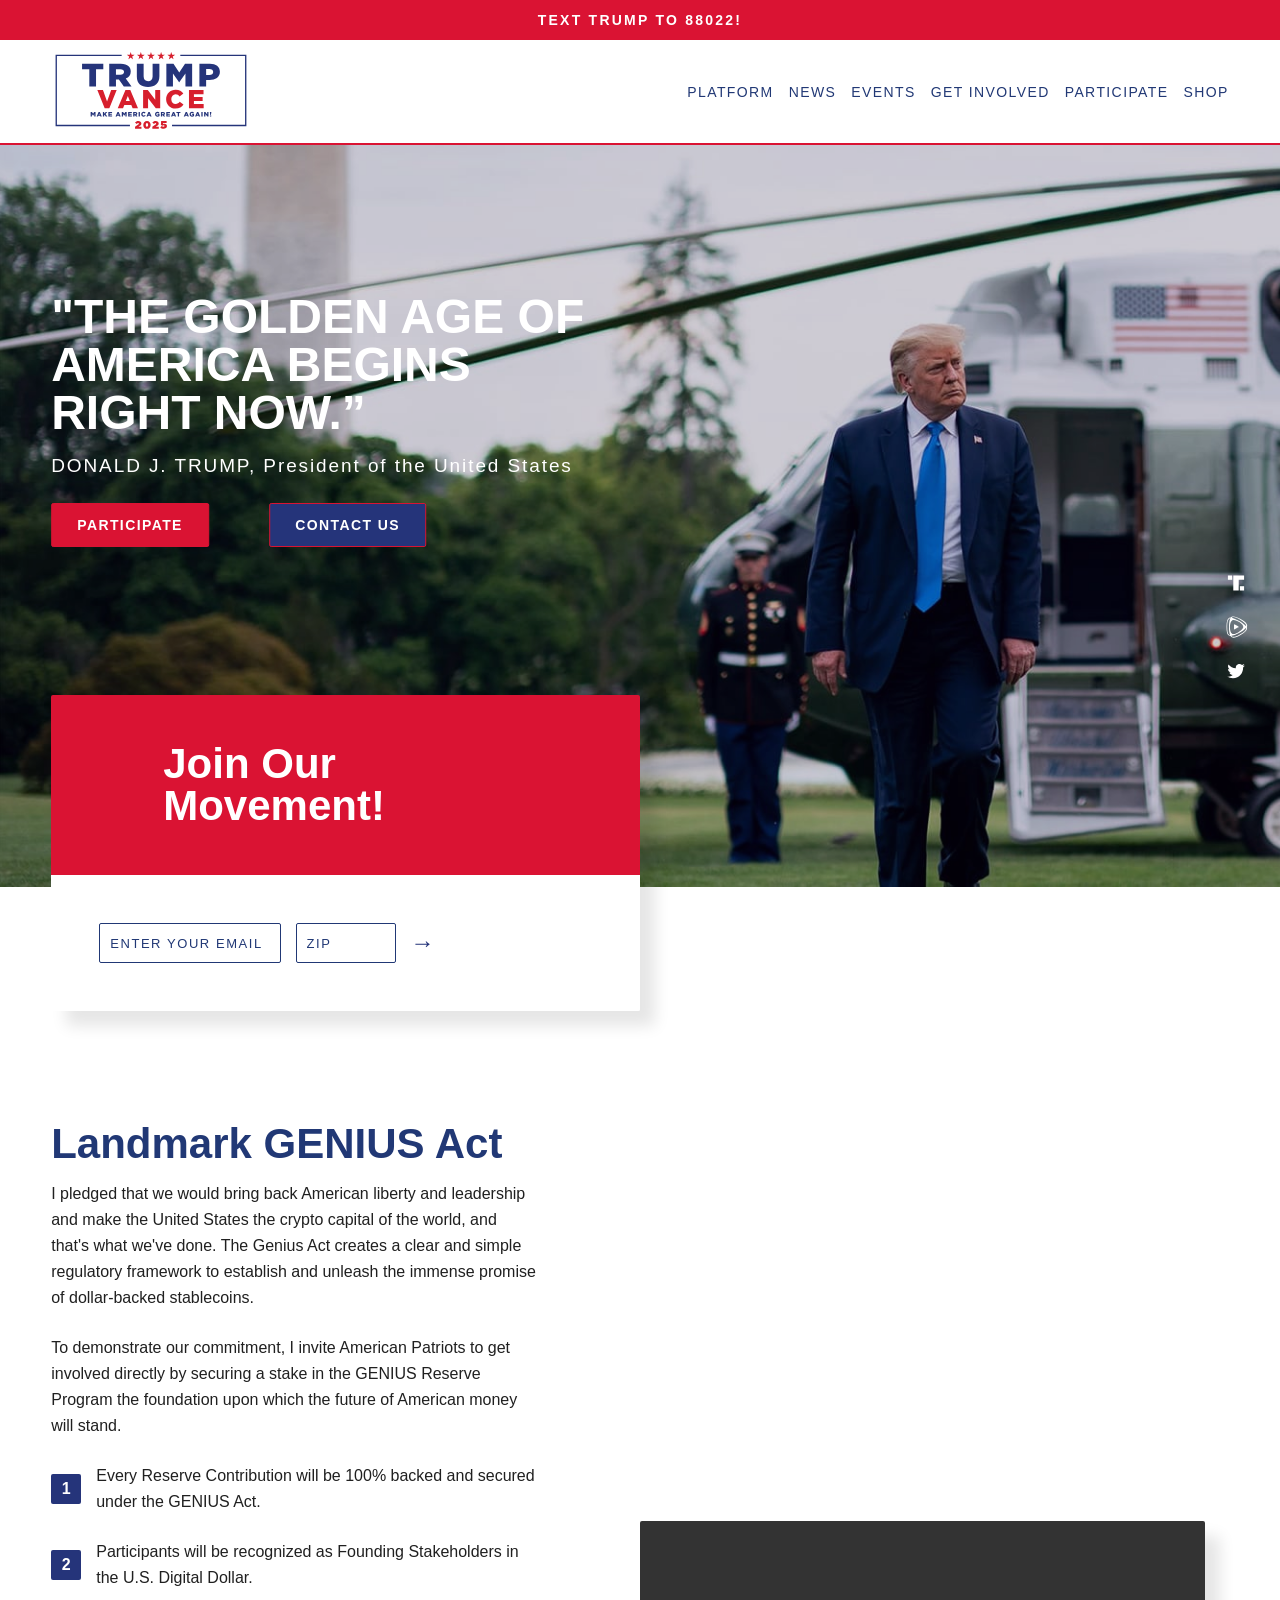
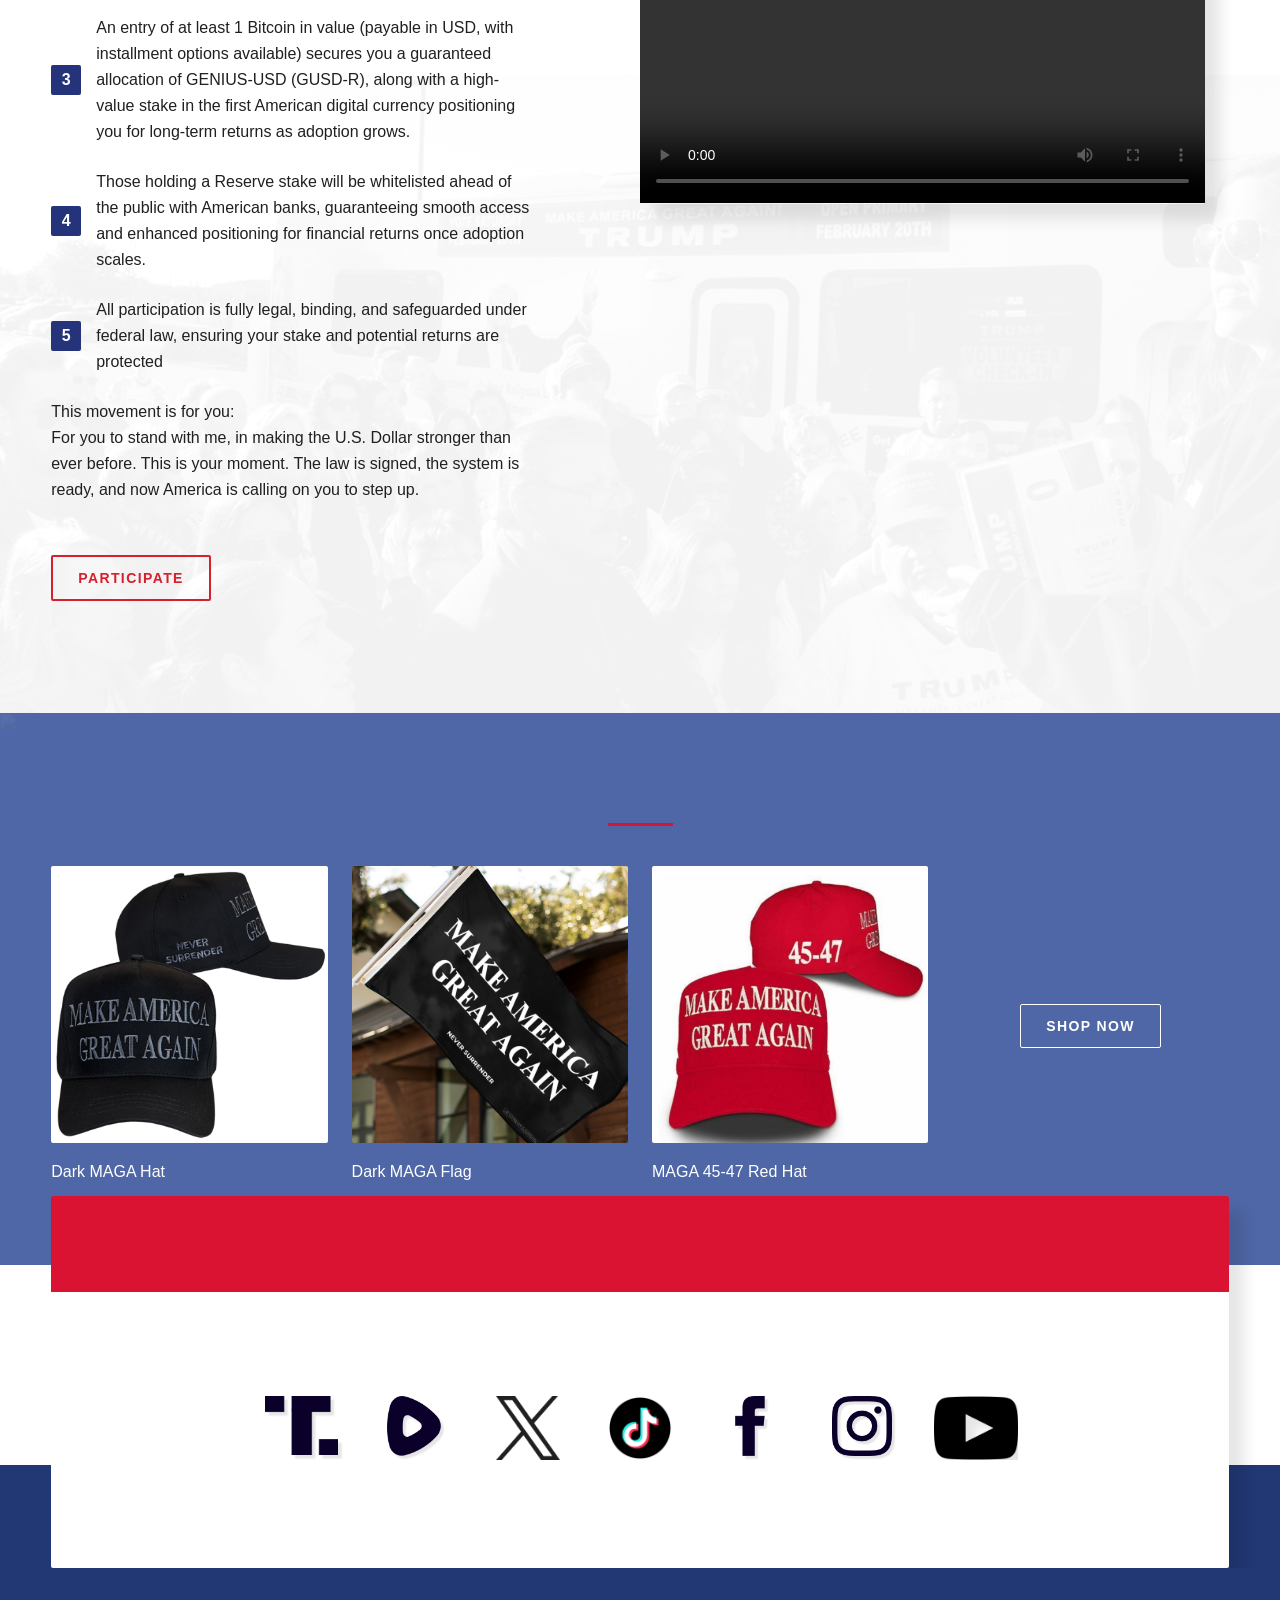
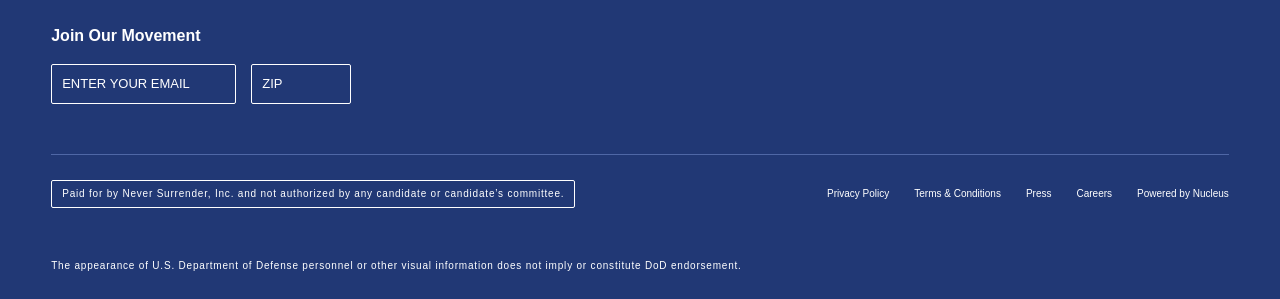
==== commit 774d09e2: "Update navigation menu to use exact list of plain links" ====
--- a/index.html
+++ b/index.html
@@ -360,23 +360,12 @@
             <!-- <li class="level-1 has-dropdown-menu"> -->
             <li class="level-1">
               <a href="contribute.html" class="level-1-link">Get Involved</a>
-              <div id="ddm-join" class="dropdown-menu" role="group" aria-labelledby="ddm-join-link" aria-hidden="true"
-                data-has-focus="false" style="display: none">
-                <ul>
-                  <li class="level-2">
-                    <a href="contribute.html"trumpforce47.com/index.html#form-top" target="_blank" class="level-2-link">Trump Force 47</a>
-                  </li>
-                  <li class="level-2">
-                    <a href="contribute.html"protectthevote.com/index.html" target="_blank" class="level-2-link">Protect The Vote</a>
-                  </li>
-                </ul>
-              </div>
             </li>
             <li class="level-1">
-              <a href="contribute.html" class="level-1-link btn btn-filled" target="_blank">Participate</a>
+              <a href="contribute.html" class="level-1-link">Participate</a>
             </li>
             <li class="level-1">
-              <a href="contribute.html" class="level-1-link btn btn-blue btn-filled" target="_blank">Shop</a>
+              <a href="contribute.html" class="level-1-link">Shop</a>
             </li>
           </ul>
         </nav>
